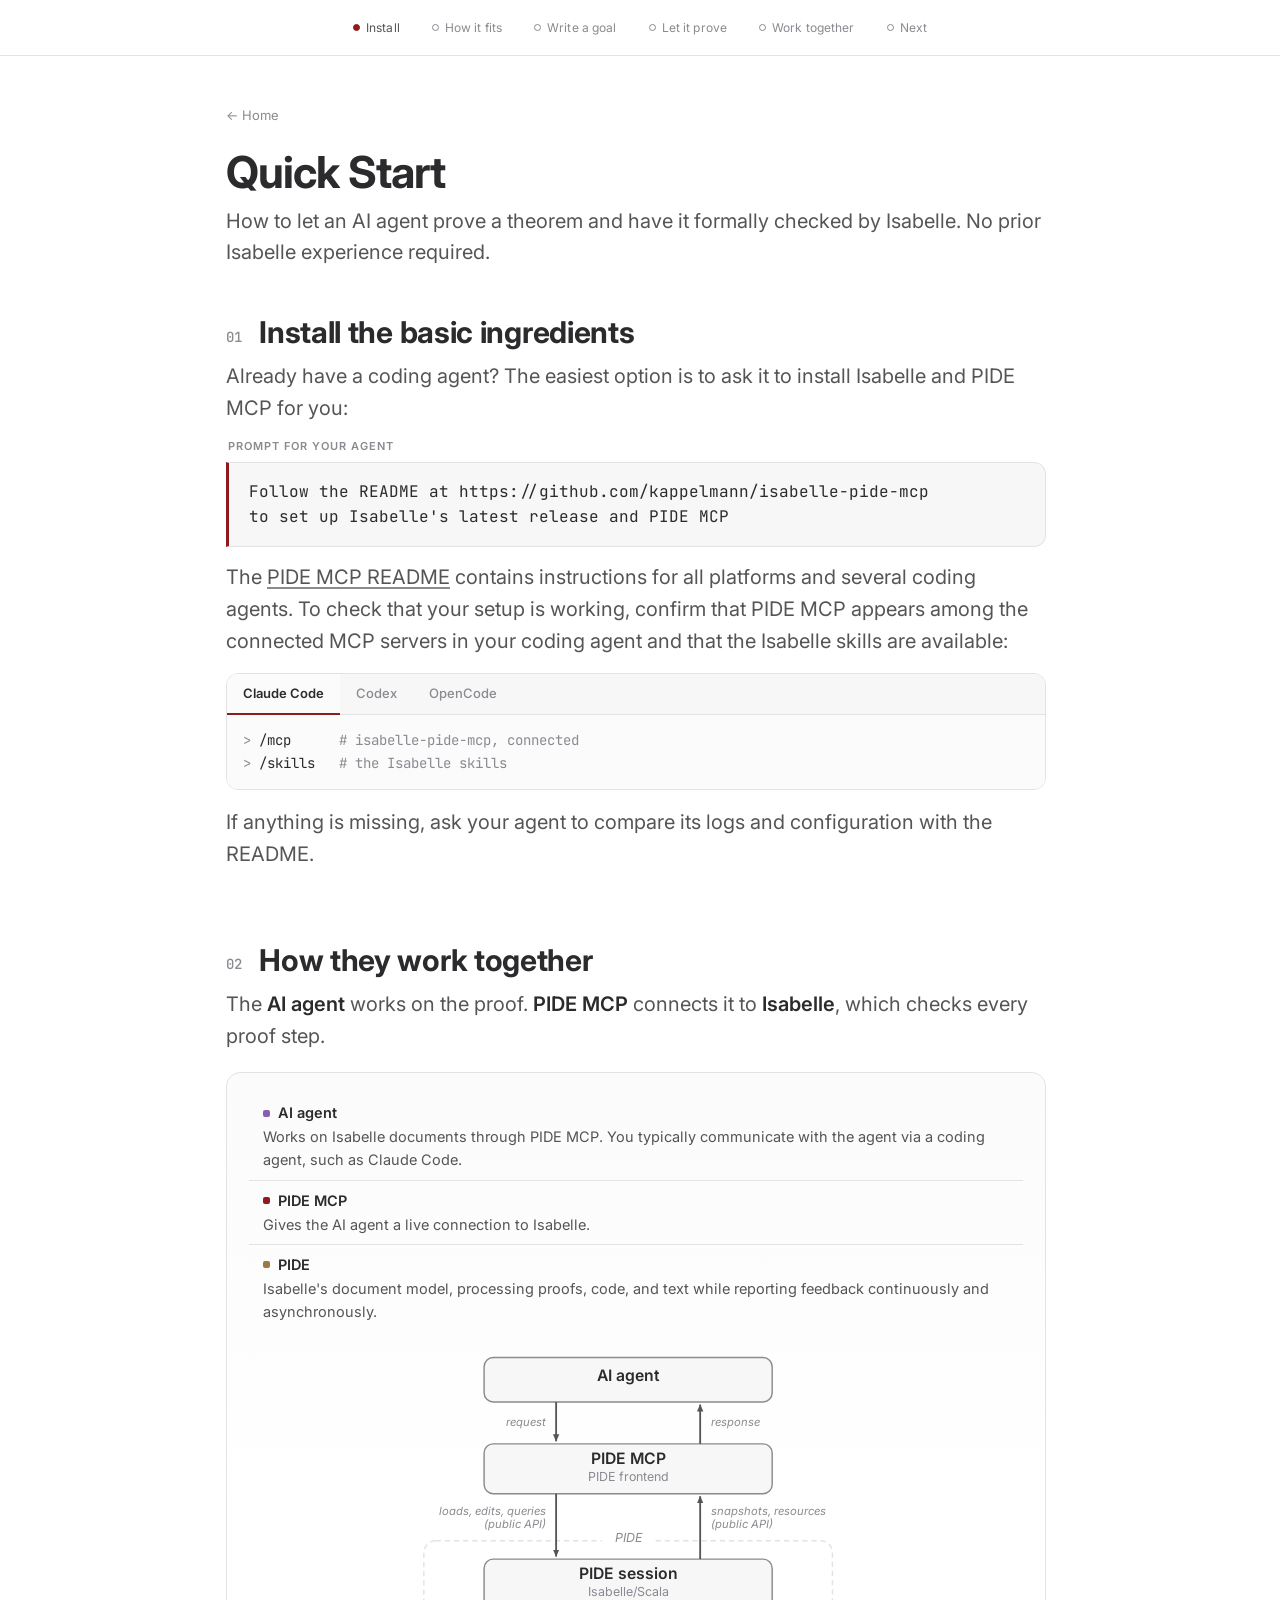
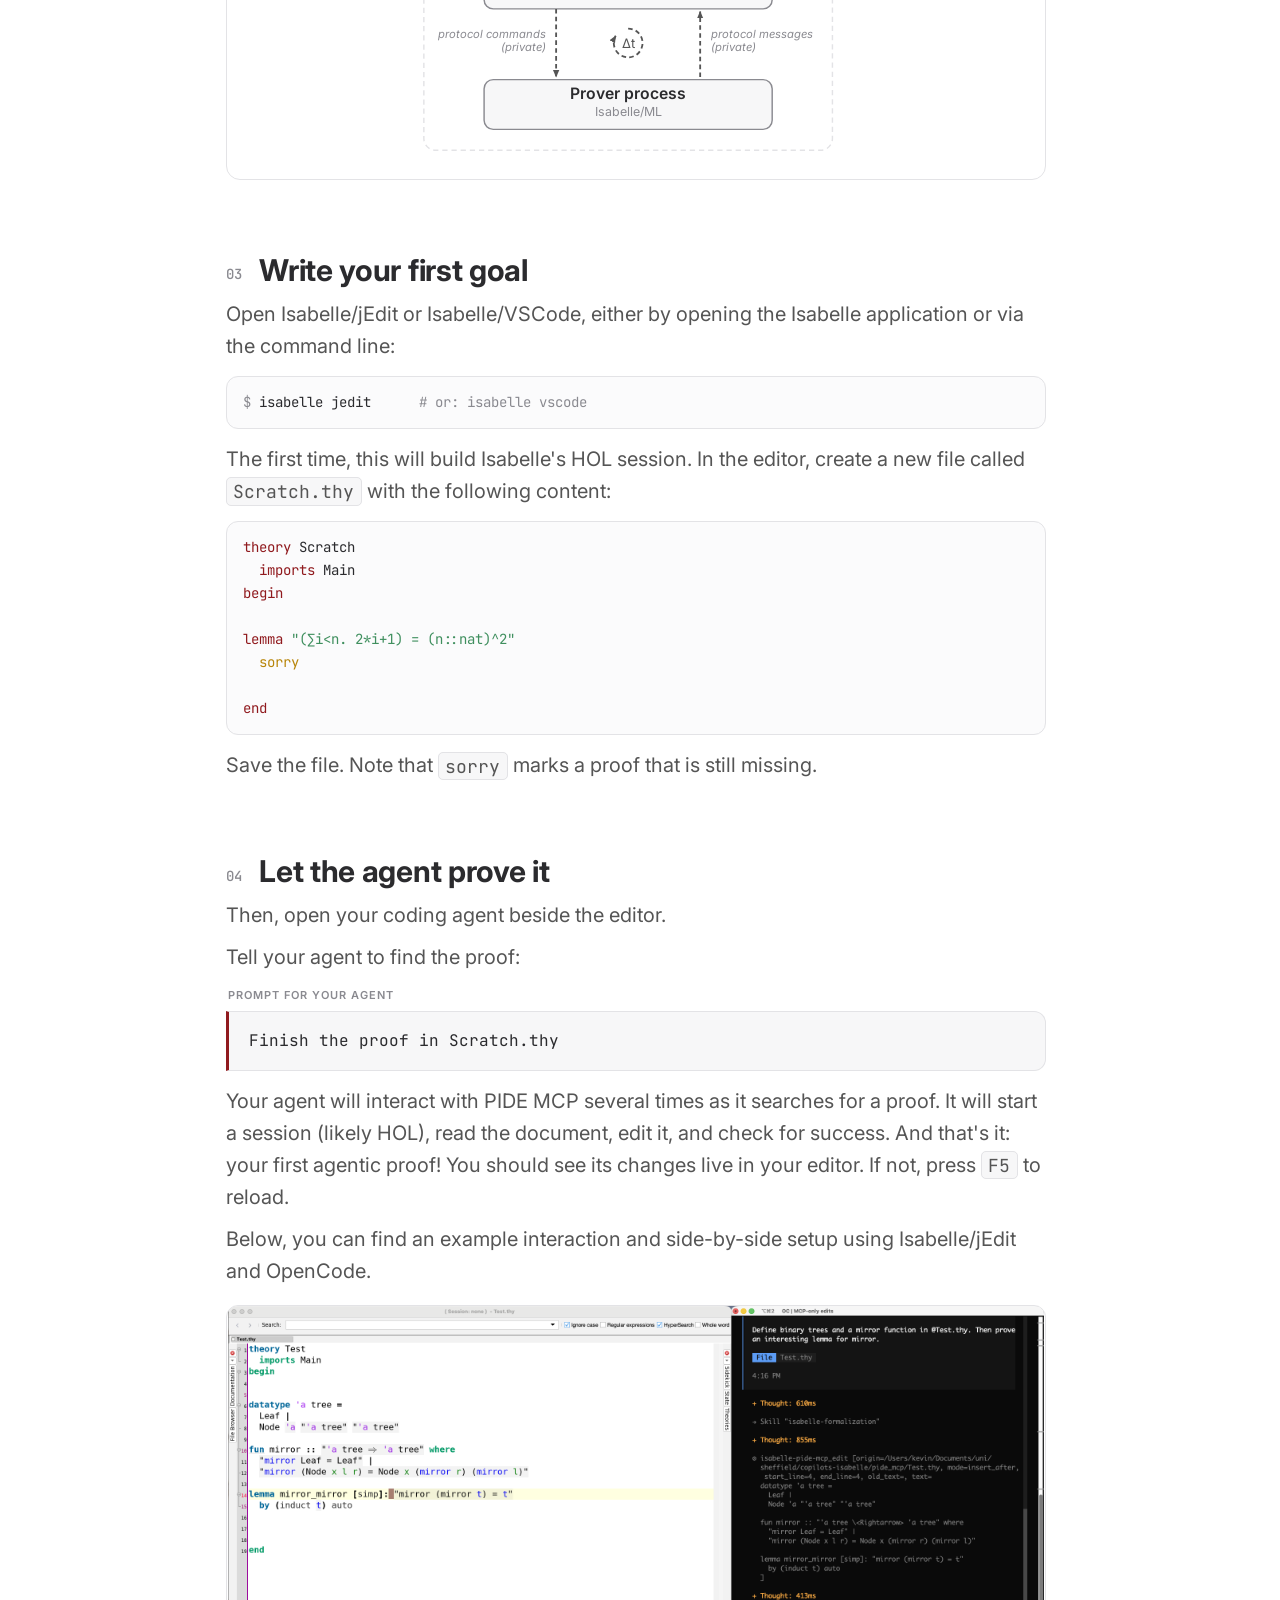
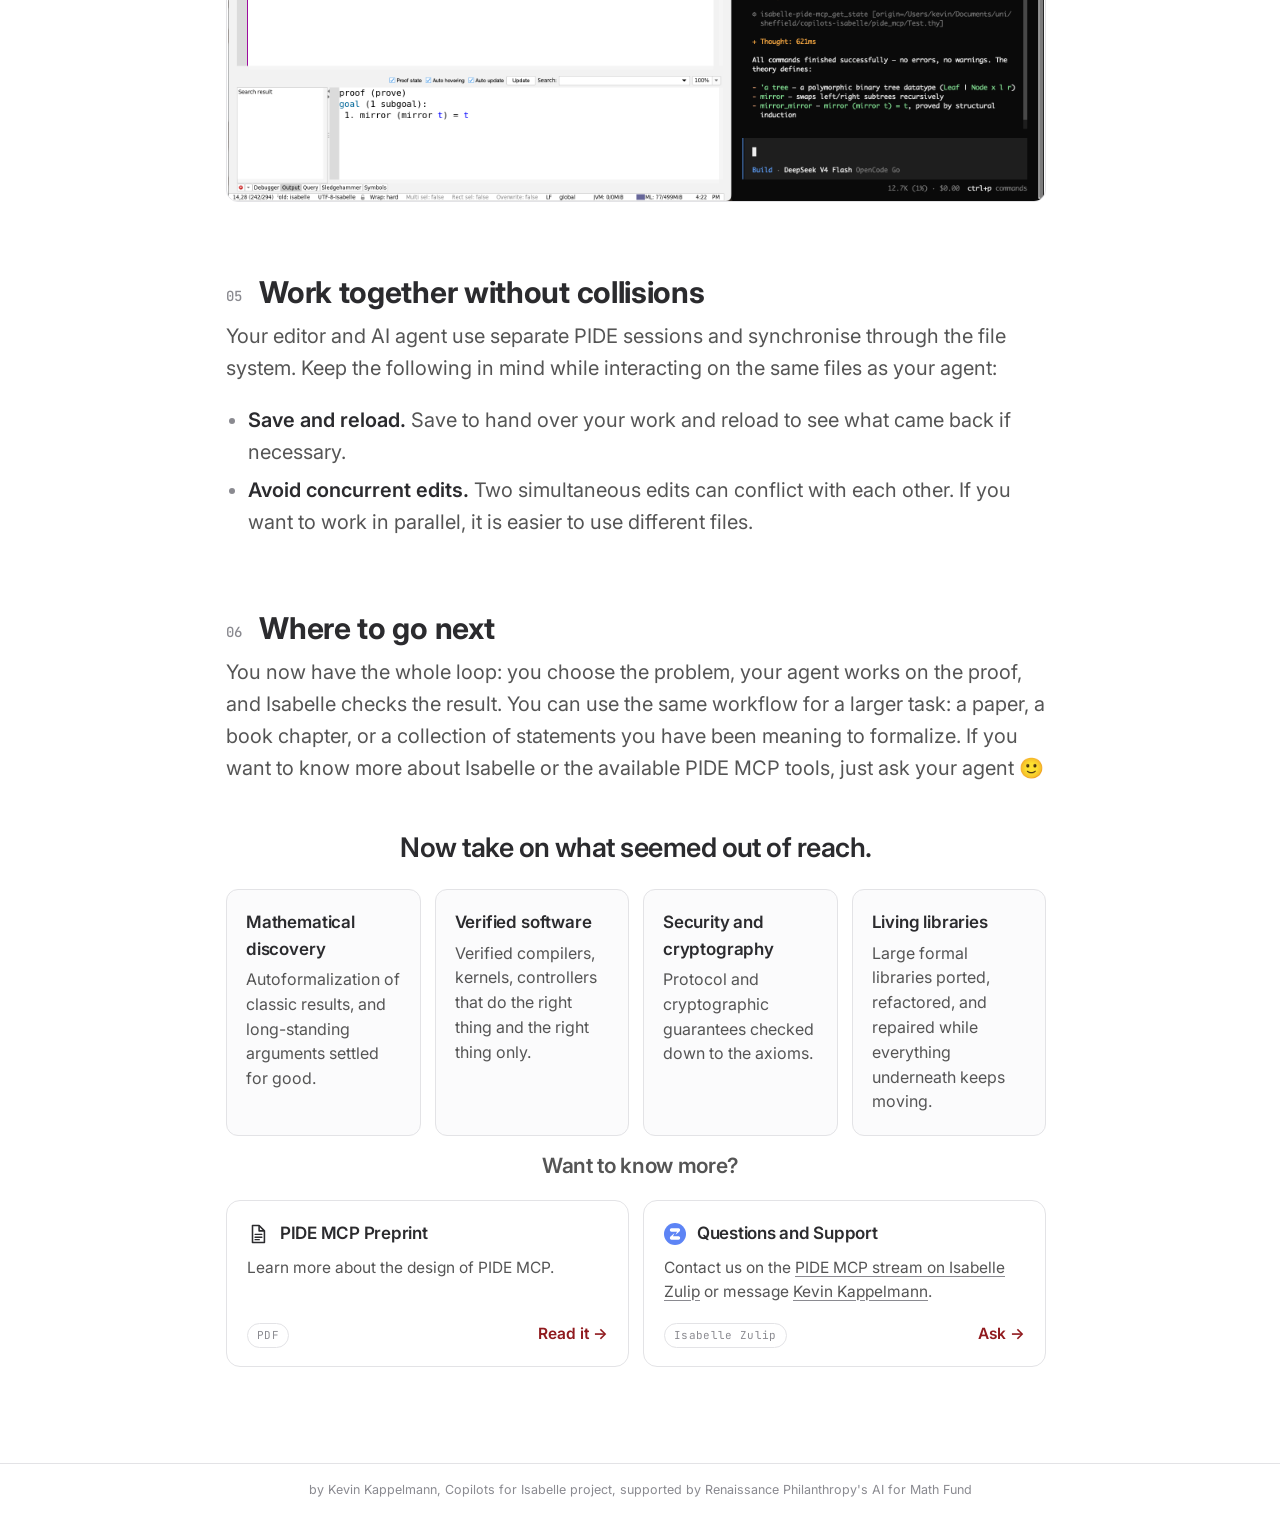
==== quick-start/index.html @ f3cf0f5b "add Quick Start page, mascot-face logo everywhere, and responsive fixes Replaces the tutorial draft " ====
<!doctype html>
<html lang="en-US">
<head>
<meta charset="utf-8">
<meta name="viewport" content="width=device-width, initial-scale=1">
<!-- ===========================================================================
     SEARCH AND SOCIAL COPY. Same rule as the home page: each string appears
     twice, once for Google and once for social cards, so edit them in pairs.
     tools/check.py fails if they drift, or if either runs long.

     This page has no #topic node in its JSON-LD, so the title is free of the
     home page's constraint that it open with the topic name.
     =========================================================================== -->
<title>PIDE MCP Quick Start</title>
<meta property="og:title" content="PIDE MCP Quick Start">

<meta name="description" content="Set up Isabelle and PIDE MCP, then prove your first theorem with an AI coding agent.">
<meta property="og:description" content="Set up Isabelle and PIDE MCP, then prove your first theorem with an AI coding agent.">

<meta property="og:image" content="https://formalproof.ai/assets/og.png">
<meta property="og:image:type" content="image/png">
<meta property="og:image:width" content="1200">
<meta property="og:image:height" content="630">
<meta property="og:image:alt" content="A robot wired by tin-can telephone into an Isabelle editor showing a finished proof.">

<meta name="author" content="Kevin Kappelmann">
<meta name="robots" content="index, follow, max-image-preview:large, max-snippet:-1">
<link rel="canonical" href="https://formalproof.ai/quick-start/">
<meta name="theme-color" content="#ffffff" media="(prefers-color-scheme: light)">
<meta name="theme-color" content="#101216" media="(prefers-color-scheme: dark)">
<meta property="og:type" content="article">
<meta property="og:site_name" content="formalproof.ai">
<meta property="og:locale" content="en_US">
<meta property="og:url" content="https://formalproof.ai/quick-start/">
<meta name="twitter:card" content="summary_large_image">

<link rel="icon" href="../assets/favicon.png" type="image/png">
<link rel="apple-touch-icon" href="../assets/apple-touch-icon.png">
<link rel="preconnect" href="https://fonts.googleapis.com">
<link rel="preconnect" href="https://fonts.gstatic.com" crossorigin>
<link href="https://fonts.googleapis.com/css2?family=Inter:wght@400;500;600;700&family=JetBrains+Mono:wght@400;500&display=swap" rel="stylesheet">
<link rel="stylesheet" href="../assets/style.css">
<link rel="stylesheet" href="../assets/quick-start.css">
<script type="application/ld+json">
{
  "@context": "https://schema.org",
  "@graph": [
    {
      "@type": "WebSite",
      "@id": "https://formalproof.ai/#website",
      "url": "https://formalproof.ai/",
      "name": "formalproof.ai",
      "inLanguage": "en-US"
    },
    {
      "@type": "HowTo",
      "@id": "https://formalproof.ai/quick-start/#howto",
      "name": "PIDE MCP Quick Start",
      "inLanguage": "en-US",
      "isPartOf": { "@id": "https://formalproof.ai/#website" },
      "step": [
        { "@type": "HowToStep", "name": "Install the basic ingredients", "url": "https://formalproof.ai/quick-start/#install" },
        { "@type": "HowToStep", "name": "How they work together", "url": "https://formalproof.ai/quick-start/#stack" },
        { "@type": "HowToStep", "name": "Write your first goal", "url": "https://formalproof.ai/quick-start/#write" },
        { "@type": "HowToStep", "name": "Let the agent prove it", "url": "https://formalproof.ai/quick-start/#prove" },
        { "@type": "HowToStep", "name": "Work together without collisions", "url": "https://formalproof.ai/quick-start/#beside" },
        { "@type": "HowToStep", "name": "Where to go next", "url": "https://formalproof.ai/quick-start/#next" }
      ]
    }
  ]
}
</script>
</head>
<body>

<main class="tut">

  <div class="tut-body">


      <a class="tut-home" href="../">&larr; Home</a>
      <h1 class="tut-title">Quick Start</h1>
      <p class="tut-intro">
        How to let an AI agent prove a theorem and have it formally checked by Isabelle. No prior
        Isabelle experience required.
      </p>



      <!-- ============================ 1 ============================ -->
      <section class="step" id="install">
        <h2><span class="n">01</span> Install the basic ingredients</h2>
        <p>
          Already have a coding agent? The easiest option is to ask it to install Isabelle and
          PIDE MCP for you:
        </p>

        <blockquote class="prompt-wrap">
          <span class="prompt-tag">Prompt for your agent</span>
          <code class="prompt">Follow the README at https://github.com/kappelmann/isabelle-pide-mcp to set up Isabelle's latest release and PIDE MCP</code>
        </blockquote>

        <p>
          The <a href="https://github.com/kappelmann/isabelle-pide-mcp#readme">PIDE MCP README</a>
          contains instructions for all platforms and several coding agents. To check that your
          setup is working, confirm that PIDE MCP appears among the connected MCP servers in your
          coding agent and that the Isabelle skills are available:
        </p>
        <div class="code-tabs">
        <div class="tabs" data-group="agent" role="group" aria-label="Coding agent">
            <input type="radio" name="agent" id="ag-claude" value="claude" checked><label for="ag-claude">Claude Code</label>
            <input type="radio" name="agent" id="ag-codex" value="codex"><label for="ag-codex">Codex</label>
            <input type="radio" name="agent" id="ag-opencode" value="opencode"><label for="ag-opencode">OpenCode</label>
        </div>

        <div class="panel-set">
          <div class="p-claude">
<pre class="out"><code><span class="p">&gt;</span> /mcp      <span class="c"># isabelle-pide-mcp, connected</span>
<span class="p">&gt;</span> /skills   <span class="c"># the Isabelle skills</span></code></pre>
          </div>
          <div class="p-codex">
<pre class="out"><code><span class="p">&gt;</span> /mcp      <span class="c"># isabelle-pide-mcp, connected</span></code></pre>
            <p>Codex has no documented command for listing skills. Check that the skill folders
              were copied, or ask your agent to verify it.</p>
          </div>
          <div class="p-opencode">
<pre class="out"><code><span class="p">&gt;</span> /mcp      <span class="c"># isabelle-pide-mcp, connected</span>
<span class="p">&gt;</span> /skills   <span class="c"># the Isabelle skills</span></code></pre>
          </div>
        </div>
        </div>

        <p>
          If anything is missing, ask your agent to compare its logs and configuration with the
          README.
        </p>
      </section>

      <section class="step" id="stack">
        <h2><span class="n">02</span> How they work together</h2>
        <p>
          The <b>AI agent</b> works on the proof. <b>PIDE MCP</b> connects it to
          <b>Isabelle</b>, which checks every proof step.
        </p>

        <div class="arch">
          <ul>
            <li class="a-agent">
              <button type="button" class="arch-part" data-part="agent" aria-pressed="false">
              <b>AI agent</b>
              Works on Isabelle documents through PIDE MCP. You typically communicate with the
              agent via a coding agent, such as Claude Code.</button>
            </li>
            <li class="a-mcp">
              <button type="button" class="arch-part" data-part="mcp" aria-pressed="false">
              <b>PIDE MCP</b>
              Gives the AI agent a live connection to Isabelle.</button>
            </li>
            <li class="a-isa">
              <button type="button" class="arch-part" data-part="isa" aria-pressed="false">
              <b>PIDE</b>
              Isabelle's document model, processing proofs, code, and text while reporting
              feedback continuously and asynchronously.</button>
            </li>
          </ul>

          <div class="arch-fig">
          <svg class="arch-svg" viewBox="98 4 336 314" role="img" aria-labelledby="archT archD">
            <title id="archT">How PIDE MCP sits between your agent and Isabelle</title>
            <desc id="archD">Four layers. Your AI agent sends a request down to PIDE MCP, the PIDE
              frontend, which loads, edits and queries a PIDE session in Isabelle/Scala. That session
              exchanges protocol messages with the prover process in Isabelle/ML, repeatedly and over
              time, and passes snapshots and resources back up. The session and the prover together
              form PIDE.</desc>
            <defs>
              <marker id="arch-head" viewBox="0 0 8 8" refX="6.6" refY="4"
                      markerWidth="4.6" markerHeight="4.6" orient="auto">
                <path class="head" d="M0,1 L7,4 L0,7 z"/>
              </marker>
            </defs>

            <rect class="group" data-part="isa" x="104" y="152" width="312" height="160" rx="9"/>
            <rect class="label-bg" x="240" y="145" width="40" height="14"/>
            <text class="t-grp" x="260" y="153">PIDE</text>

            <rect class="band" data-part="agent" x="150" y="12" width="220" height="34" rx="7"/>
            <text class="t" x="260" y="30">AI agent</text>

            <rect class="band" data-part="mcp" x="150" y="78" width="220" height="38" rx="7"/>
            <text class="t" x="260" y="93">PIDE MCP</text>
            <text class="t-sub" x="260" y="106">PIDE frontend</text>

            <rect class="band" data-part="isa" x="150" y="166" width="220" height="38" rx="7"/>
            <text class="t" x="260" y="181">PIDE session</text>
            <text class="t-sub" x="260" y="194">Isabelle/Scala</text>

            <rect class="band" data-part="isa" x="150" y="258" width="220" height="38" rx="7"/>
            <text class="t" x="260" y="273">Prover process</text>
            <text class="t-sub" x="260" y="286">Isabelle/ML</text>

            <path class="lane" d="M205,46 V76"/>
            <path class="lane" d="M205,116 V164"/>
            <path class="lane dash" d="M205,204 V256"/>
            <path class="lane dash" d="M315,256 V206"/>
            <path class="lane" d="M315,166 V118"/>
            <path class="lane" d="M315,78 V48"/>

            <text class="t-lane e" x="197" y="64">request</text>
            <text class="t-lane e" x="197" y="132">loads, edits, queries</text>
            <text class="t-lane e" x="197" y="142">(public API)</text>
            <text class="t-lane e" x="197" y="226">protocol commands</text>
            <text class="t-lane e" x="197" y="236">(private)</text>
            <text class="t-lane" x="323" y="226">protocol messages</text>
            <text class="t-lane" x="323" y="236">(private)</text>
            <text class="t-lane" x="323" y="132">snapshots, resources</text>
            <text class="t-lane" x="323" y="142">(public API)</text>
            <text class="t-lane" x="323" y="64">response</text>

            <path class="lane dash" d="M260,219 A11,11 0 0 1 260,241 A11,11 0 0 1 250.5,224.5"/>
            <text class="t-dt" x="260" y="233.5">&#916;t</text>
          </svg>
          </div>
        </div>

      </section>

      <!-- ============================ 2 ============================ -->
      <section class="step" id="write">
        <h2><span class="n">03</span> Write your first goal</h2>
        <p>
          Open Isabelle/jEdit or Isabelle/VSCode, either by opening the Isabelle application or
          via the command line:
        </p>
<pre><code><span class="p">$</span> isabelle jedit      <span class="c"># or: isabelle vscode</span></code></pre>
        <p>
          The first time, this will build Isabelle's HOL session. In the editor, create a new file
          called <code>Scratch.thy</code> with the following content:
        </p>
<pre><code><span class="k">theory</span> Scratch
  <span class="k">imports</span> Main
<span class="k">begin</span>

<span class="k">lemma</span> <span class="s">"(&sum;i&lt;n. 2*i+1) = (n::nat)^2"</span>
  <span class="warn">sorry</span>

<span class="k">end</span></code></pre>
        <p>
          Save the file. Note that <code>sorry</code> marks a proof that is still missing.
        </p>
      </section>

      <!-- ============================ 3 ============================ -->
      <section class="step" id="prove">
        <h2><span class="n">04</span> Let the agent prove it</h2>
        <p>
          Then, open your coding agent beside the editor.
        </p>
        <p>
          Tell your agent to find the proof:
        </p>

        <blockquote class="prompt-wrap">
          <span class="prompt-tag">Prompt for your agent</span>
          <code class="prompt">Finish the proof in Scratch.thy</code>
        </blockquote>

        <p>
          Your agent will interact with PIDE MCP several times as it searches for a proof. It will
          start a session (likely HOL), read the document, edit it, and check for success. And
          that's it: your first agentic proof! You should see its changes live in your editor. If
          not, press <code>F5</code> to reload.
        </p>
        <p>
          Below, you can find an example interaction and side-by-side setup using Isabelle/jEdit
          and OpenCode.
        </p>
        <figure>
          <img class="shot" src="../assets/jedit-and-agent.png" width="2048" height="1242"
               alt="Isabelle/jEdit open beside a terminal running OpenCode."
               loading="lazy" decoding="async">
        </figure>
      </section>

      <!-- ============================ 4 ============================ -->
      <section class="step" id="beside">
        <h2><span class="n">05</span> Work together without collisions</h2>
        <p>
          Your editor and AI agent use separate PIDE sessions and synchronise through the file
          system. Keep the following in mind while interacting on the same files as your agent:
        </p>
        <ul>
          <li><b>Save and reload.</b> Save to hand over your work and reload to see what came back if
            necessary.</li>
          <li><b>Avoid concurrent edits.</b> Two simultaneous edits can conflict with each other.
            If you want to work in parallel, it is easier to use different files.</li>
        </ul>

        <figure class="tut-scene" hidden aria-hidden="true">
<div class="side-wrap">
    <svg class="side-svg" viewBox="-11.8 -2.55 20.65 4.9" role="img" aria-labelledby="sbT sbD">
    <title id="sbT">An agent and a person fixing the same proof together</title>
    <desc id="sbD">The robot is wired into a file and tries a proof that almost works; Isabelle reports an error and the robot looks glum. The woman at the same file says "let me help", runs Sledgehammer, and the missing lemma turns up – then both are smiling.</desc>
    <g class="b-calm" transform="translate(-9.48,0.35) scale(0.46)"><use href="#pm-robot-calm"/></g>
    <g class="b-glum" transform="translate(-9.48,0.35) scale(0.46)"><use href="#pm-robot-glum"/></g>
    <g class="b-glad" transform="translate(-9.48,0.35) scale(0.46)"><use href="#pm-robot-glad"/></g>
    <path class="twine" fill="none" stroke="#D8B87E" stroke-width="0.04218" stroke-linecap="round" d="M-6.86,0.9 C-5.95,1.03 -5.45,0.62 -4.96,0.55"/>
    <use href="#pm-wire-b" class="pulse b-pulse-out k-out" stroke-width="0.07029" stroke-linecap="round"/>
    <use href="#pm-wire-b" class="pulse b-pulse-state k-out" stroke-width="0.07029" stroke-linecap="round"/>
    <use href="#pm-wire-b" class="pulse b-pulse-back k-err" stroke-width="0.07029" stroke-linecap="round"/>
    <g transform="translate(-7.1,0.9) scale(0.4)"><use href="#pm-can"/></g>
    <g transform="translate(-4.72,0.55) scale(-0.4,0.4)"><use href="#pm-can"/></g>
    <g class="panel side-panel">
    <rect class="pane" x="-4.15" y="-1.4" width="8.6" height="3.1" rx="0.24"/>
    <rect class="pane-head" x="-4.15" y="-1.4" width="8.6" height="0.58" rx="0.24"/>
    <path class="pane-sep" d="M-4.15,-0.82h8.6"/>
    <path class="pane-sep" d="M-4.15,1.1h8.6"/>
    <image class="isa-badge badge-light" href="/assets/isabelle.svg" x="-3.87" y="-1.32" width="0.42" height="0.42" preserveAspectRatio="xMidYMid meet"/>
    <image class="isa-badge badge-dark" href="/assets/isabelle-dark.svg" x="-3.87" y="-1.32" width="0.42" height="0.42" preserveAspectRatio="xMidYMid meet"/>
    <text class="pane-logic" x="-3.29" y="-1.11">HOL</text>
    <text class="pane-file" x="4.13" y="-1.11" text-anchor="end">Scratch.thy</text>
    <text class="pane-code" x="-3.83" y="-0.42"><tspan class="kw">lemma</tspan><tspan> </tspan><tspan class="str">"(∑i&lt;n. 2*i+1) = (n::nat)^2"</tspan></text>
    <rect class="wash b-wash-run" x="-4.02" y="-0.13" width="8.34" height="0.44" rx="0.08"/>
    <rect class="wash b-wash-err" x="-4.02" y="-0.13" width="8.34" height="0.44" rx="0.08"/>
    <text class="pane-code b-v1" x="-3.61" y="0.08"><tspan class="warn">sorry</tspan></text>
    <text class="pane-code b-v2" x="-3.61" y="0.08"><tspan class="kw">by</tspan><tspan> (induct n) auto</tspan></text>
    <text class="pane-code b-v3" x="-3.61" y="0.08"><tspan class="kw">by</tspan><tspan> (induct n) (auto simp: power2_eq_square)</tspan></text>
    <clipPath id="pm-type"><rect class="type-rect" x="-3.61" y="0.28" width="0" height="0.6"/></clipPath>
    <g clip-path="url(#pm-type)">
    <text class="pane-code b-ham" x="-3.61" y="0.58"><tspan class="cmd">sledgehammer</tspan></text>
    </g>
    <rect class="caret" x="-3.61" y="0.36" width="0.075" height="0.44"/>
    <g class="pst b-st-idle tone-warn">
    <circle class="pane-dot" cx="-3.69" cy="1.39" r="0.1"/>
    <text class="pane-status" x="-3.43" y="1.39">1 subgoal left</text>
    </g>
    <g class="pst b-st-run tone-run">
    <circle class="pane-dot" cx="-3.69" cy="1.39" r="0.1"/>
    <text class="pane-status" x="-3.43" y="1.39">checking…</text>
    </g>
    <g class="pst b-st-err tone-err">
    <circle class="pane-dot" cx="-3.69" cy="1.39" r="0.1"/>
    <text class="pane-status" x="-3.43" y="1.39">error · Failed to finish proof</text>
    </g>
    <g class="pst b-st-ham tone-run">
    <circle class="pane-dot" cx="-3.69" cy="1.39" r="0.1"/>
    <text class="pane-status" x="-3.43" y="1.39">sledgehammer: (auto simp: power2_eq_square)</text>
    </g>
    <g class="pst b-st-done tone-ok">
    <circle class="pane-dot" cx="-3.69" cy="1.39" r="0.1"/>
    <text class="pane-status" x="-3.43" y="1.39">finished · 0 errors</text>
    </g>
    </g>
    <g class="pkt b-msg-out k-out"><rect x="-0.546" y="-0.19" width="1.092" height="0.38" rx="0.19"/><text>edit</text></g>
    <g class="pkt b-msg-state k-out"><rect x="-0.966" y="-0.19" width="1.932" height="0.38" rx="0.19"/><text>get_state</text></g>
    <g class="pkt b-msg-back k-err"><rect x="-0.798" y="-0.19" width="1.596" height="0.38" rx="0.19"/><text>1 error</text></g>
    <g class="h-calm" transform="translate(6.75,0.35) scale(0.5)">
    <g class="human">
    <path fill="#6E7C99" d="M-1.901,1.96 Q-2,1.55 -1.578,1.55 L1.578,1.55 Q2,1.55 1.901,1.96 L1.749,2.59 Q1.65,3 1.228,3 L-1.228,3 Q-1.65,3 -1.749,2.59 Z"/>
    <path stroke="#5A6680" stroke-width="0.03515" d="M-1.5,1.72H1.5"/>
    <path fill="none" stroke="#6E7C99" stroke-width="0.5272" stroke-linecap="round" stroke-linejoin="round" d="M-1.75,1.62L-2.95,1.9L-3.75,1.35"/>
    <path fill="none" stroke="#6E7C99" stroke-width="0.5272" stroke-linecap="round" stroke-linejoin="round" d="M1.75,1.62L2.9,1.95L3.3,2.6"/>
    <circle fill="#5A6680" cx="-1.75" cy="1.62" r="0.2"/>
    <circle fill="#5A6680" cx="-2.95" cy="1.9" r="0.2"/>
    <circle fill="#5A6680" cx="1.75" cy="1.62" r="0.2"/>
    <circle fill="#5A6680" cx="2.9" cy="1.95" r="0.2"/>
    <circle fill="#E0AE86" cx="-3.75" cy="1.35" r="0.34"/>
    <circle fill="#E0AE86" cx="3.3" cy="2.6" r="0.34"/>
    <rect fill="#C08F6B" x="-0.34" y="0.8" width="0.68" height="0.85"/>
    <path fill="#3A2F2B" d="M-1.5,-0.15 a1.5,1.62 0 0 1 3,0 L1.5,1.15 q-0.12,-0.9 -0.42,-1.25 L-1.08,-0.1 q-0.3,0.35 -0.42,1.25 Z"/>
    <ellipse fill="#E0AE86" cx="0" cy="-0.1" rx="1.2" ry="1.32"/>
    <path fill="#3A2F2B" d="M-1.24,-0.28 a1.26,1.4 0 0 1 2.48,0 q-0.55,-0.62 -1.32,-0.42 q-0.62,0.16 -1.16,0.42 Z"/>
    <g class="specs">
    <rect fill="#EEF1F5" fill-opacity="0.55" stroke="#2C2F35" stroke-width="0.07732" x="-1.08" y="-0.52" width="0.84" height="0.72" rx="0.24"/>
    <rect fill="#EEF1F5" fill-opacity="0.55" stroke="#2C2F35" stroke-width="0.07732" x="0.1" y="-0.52" width="0.84" height="0.72" rx="0.24"/>
    <path fill="none" stroke="#2C2F35" stroke-width="0.07732" d="M-0.24,-0.2 q0.11,-0.12 0.22,0"/>
    <path fill="none" stroke="#2C2F35" stroke-width="0.07029" d="M-1.08,-0.26 L-1.24,-0.34"/>
    </g>
    <g class="eyes">
    <circle fill="#2C2F35" cx="-0.78" cy="-0.16" r="0.15"/>
    <circle fill="#2C2F35" cx="0.4" cy="-0.16" r="0.15"/>
    </g>
    <path class="mouth" fill="none" stroke="#C08F6B" stroke-width="0.08435" stroke-linecap="round" d="M-0.3,0.52 q0.3,0.26 0.6,-0.04"/>
    </g>
    </g>
    <g class="h-glad" transform="translate(6.75,0.35) scale(0.5)">
    <g class="human">
    <path fill="#6E7C99" d="M-1.901,1.96 Q-2,1.55 -1.578,1.55 L1.578,1.55 Q2,1.55 1.901,1.96 L1.749,2.59 Q1.65,3 1.228,3 L-1.228,3 Q-1.65,3 -1.749,2.59 Z"/>
    <path stroke="#5A6680" stroke-width="0.03515" d="M-1.5,1.72H1.5"/>
    <path fill="none" stroke="#6E7C99" stroke-width="0.5272" stroke-linecap="round" stroke-linejoin="round" d="M-1.75,1.62L-2.95,1.9L-3.75,1.35"/>
    <path fill="none" stroke="#6E7C99" stroke-width="0.5272" stroke-linecap="round" stroke-linejoin="round" d="M1.75,1.62L2.9,1.95L3.3,2.6"/>
    <circle fill="#5A6680" cx="-1.75" cy="1.62" r="0.2"/>
    <circle fill="#5A6680" cx="-2.95" cy="1.9" r="0.2"/>
    <circle fill="#5A6680" cx="1.75" cy="1.62" r="0.2"/>
    <circle fill="#5A6680" cx="2.9" cy="1.95" r="0.2"/>
    <circle fill="#E0AE86" cx="-3.75" cy="1.35" r="0.34"/>
    <circle fill="#E0AE86" cx="3.3" cy="2.6" r="0.34"/>
    <rect fill="#C08F6B" x="-0.34" y="0.8" width="0.68" height="0.85"/>
    <path fill="#3A2F2B" d="M-1.5,-0.15 a1.5,1.62 0 0 1 3,0 L1.5,1.15 q-0.12,-0.9 -0.42,-1.25 L-1.08,-0.1 q-0.3,0.35 -0.42,1.25 Z"/>
    <ellipse fill="#E0AE86" cx="0" cy="-0.1" rx="1.2" ry="1.32"/>
    <path fill="#3A2F2B" d="M-1.24,-0.28 a1.26,1.4 0 0 1 2.48,0 q-0.55,-0.62 -1.32,-0.42 q-0.62,0.16 -1.16,0.42 Z"/>
    <g class="specs">
    <rect fill="#EEF1F5" fill-opacity="0.55" stroke="#2C2F35" stroke-width="0.07732" x="-1.08" y="-0.52" width="0.84" height="0.72" rx="0.24"/>
    <rect fill="#EEF1F5" fill-opacity="0.55" stroke="#2C2F35" stroke-width="0.07732" x="0.1" y="-0.52" width="0.84" height="0.72" rx="0.24"/>
    <path fill="none" stroke="#2C2F35" stroke-width="0.07732" d="M-0.24,-0.2 q0.11,-0.12 0.22,0"/>
    <path fill="none" stroke="#2C2F35" stroke-width="0.07029" d="M-1.08,-0.26 L-1.24,-0.34"/>
    </g>
    <g class="eyes">
    <circle fill="#2C2F35" cx="-0.78" cy="-0.16" r="0.15"/>
    <circle fill="#2C2F35" cx="0.4" cy="-0.16" r="0.15"/>
    </g>
    <path class="mouth" fill="none" stroke="#C08F6B" stroke-width="0.08435" stroke-linecap="round" d="M-0.32,0.46 q0.32,0.42 0.64,-0.06"/>
    </g>
    </g>
    <g class="b-hammer" transform="translate(4.595,0.725) scale(0.021875) translate(-24,-24)">
    <g transform="rotate(-38 24 24)">
    <rect x="21.6" y="15" width="4.8" height="27" rx="2.4" fill="#9C7A44"/>
    <rect x="9.5" y="5" width="29" height="12.4" rx="2.6" fill="#C3C8CE" stroke="#2C2F35" stroke-width="1.7"/>
    <rect x="19.6" y="5" width="8.8" height="12.4" fill="#9AA1AB"/>
    </g></g>
    <g class="bubble">
    <rect x="4.9" y="-1.69" width="3.0" height="0.84" rx="0.42"/>
    <path d="M6.9,-0.93 l0.34,0.5 l-0.02,-0.52 Z"/>
    <text x="6.4" y="-1.27" text-anchor="middle">let me help</text>
    </g>
    </svg>
    </div>
        <figcaption>
          One proof, passed back and forth. When the agent gets stuck, you can step in and help.
        </figcaption>
        </figure>

      </section>

      <!-- ============================ 6 ============================ -->
      <section class="step" id="next">
        <h2><span class="n">06</span> Where to go next</h2>
        <p>
          You now have the whole loop: you choose the problem, your agent works on the proof, and
          Isabelle checks the result. You can use the same workflow for a larger task: a paper, a
          book chapter, or a collection of statements you have been meaning to formalize. If you
          want to know more about Isabelle or the available PIDE MCP tools, just ask your agent 🙂
        </p>
        <div class="uses">
          <h3>Now take on what seemed out of reach.</h3>
          <ul class="use-grid">
            <li>
              <b>Mathematical discovery</b>
              Autoformalization of classic results, and long-standing arguments settled for good.
            </li>
            <li>
              <b>Verified software</b>
              Verified compilers, kernels, controllers that do the right thing and the right thing
              only.
            </li>
            <li>
              <b>Security and cryptography</b>
              Protocol and cryptographic guarantees checked down to the axioms.
            </li>
            <li>
              <b>Living libraries</b>
              Large formal libraries ported, refactored, and repaired while everything underneath
              keeps moving.
            </li>
          </ul>
        </div>
        <h3 class="more-head">Want to know more?</h3>
        <div class="more-grid">
          <a class="start-card" href="https://doi.org/10.5281/zenodo.21519364">
            <span class="start-head">
              <svg class="start-logo" viewBox="0 0 24 24" fill="none" aria-hidden="true">
                <path d="M6 2.8h7.2L19 8.6V21.2H6z" fill="none" stroke="currentColor"
                      stroke-width="1.7" stroke-linejoin="round"/>
                <path d="M13.2 2.8V8.6H19" fill="none" stroke="currentColor" stroke-width="1.7"
                      stroke-linejoin="round"/>
                <path d="M8.8 12.4h7.4M8.8 15.6h7.4M8.8 18.2h4.6" stroke="currentColor"
                      stroke-width="1.5" stroke-linecap="round"/>
              </svg>
              PIDE MCP Preprint
            </span>
            <span class="start-body">Learn more about the design of PIDE MCP.</span>
            <span class="start-foot">
              <span class="lic">PDF</span>
              <span class="go">Read it &rarr;</span>
            </span>
          </a>

          <div class="start-card">
            <span class="start-head">
              <svg class="start-logo" viewBox="0 0 773.12 773.12" aria-hidden="true">
                <circle cx="386.56" cy="386.56" r="386.56" fill="#5d84f5"/>
                <path d="M566.66 527.25c0 33.03-24.23 60.05-53.84 60.05H260.29c-29.61 0-53.84-27.02-53.84-60.05 0-20.22 9.09-38.2 22.93-49.09l134.37-120c2.5-2.14 5.74 1.31 3.94 4.19l-49.29 98.69c-1.38 2.76.41 6.16 3.25 6.16h191.18c29.61 0 53.83 27.03 53.83 60.05zm0-281.39c0 20.22-9.09 38.2-22.93 49.09l-134.37 120c-2.5 2.14-5.74-1.31-3.94-4.19l49.29-98.69c1.38-2.76-.41-6.16-3.25-6.16H260.29c-29.61 0-53.84-27.02-53.84-60.05s24.23-60.05 53.84-60.05h252.54c29.61 0 53.83 27.02 53.83 60.05z" fill="#fff"/>
              </svg>
              Questions and Support
            </span>
            <span class="start-body">Contact us on the
              <a href="https://isabelle.zulipchat.com/#narrow/channel/202967-New-Members-.26-Projects/topic/PIDE.20MCP">PIDE MCP stream on Isabelle Zulip</a>
              or message <a href="https://github.com/kappelmann/">Kevin Kappelmann</a>.</span>
            <span class="start-foot">
              <span class="lic">Isabelle Zulip</span>
              <a class="go" href="https://isabelle.zulipchat.com/#narrow/channel/202967-New-Members-.26-Projects/topic/PIDE.20MCP">Ask &rarr;</a>
            </span>
          </div>
        </div>
      </section>

  </div>
</main>

<nav class="rail" aria-label="Sections">
  <a href="#install"><i></i><span>Install</span></a>
  <a href="#stack"><i></i><span>How it fits</span></a>
  <a href="#write"><i></i><span>Write a goal</span></a>
  <a href="#prove"><i></i><span>Let it prove</span></a>
  <a href="#beside"><i></i><span>Work together</span></a>
  <a href="#next"><i></i><span>Next</span></a>
</nav>

<footer>
  <span>by <a href="https://github.com/kappelmann/">Kevin Kappelmann</a>, <a href="https://www.renaissancephilanthropy.org/copilots-for-isabelle-learning-logical-structure-for-a-better-proving-experience">Copilots for Isabelle</a> project, supported by Renaissance Philanthropy's AI for Math Fund</span>
</footer>

<svg class="pm-defs" width="0" height="0" aria-hidden="true" focusable="false">
    <defs>
    <g id="pm-robot">
    <g class="robot">
    <path fill="#7C838D" d="M-1.884,2.006 Q-2,1.6 -1.578,1.6 L1.578,1.6 Q2,1.6 1.884,2.006 L1.716,2.594 Q1.6,3 1.178,3 L-1.178,3 Q-1.6,3 -1.716,2.594 Z"/>
    <path stroke="#2C2F35" stroke-width="0.03515" d="M-1.5,1.75H1.5"/>
    <rect fill="#2C2F35" x="-0.42" y="1.0" width="0.84" height="0.75"/>
    <path fill="none" stroke="#7C838D" stroke-width="0.5272" stroke-linecap="round" stroke-linejoin="round" d="M-1.8,1.68 L-3.05,1.8 L-3.4,-0.15"/>
    <path fill="none" stroke="#7C838D" stroke-width="0.5272" stroke-linecap="round" stroke-linejoin="round" d="M1.8,1.68 L3.05,1.8 L3.4,-0.15"/>
    <circle fill="#2C2F35" cx="-1.8" cy="1.68" r="0.23"/>
    <circle fill="#9AA1AB" cx="-1.8" cy="1.68" r="0.09"/>
    <circle fill="#2C2F35" cx="-3.05" cy="1.8" r="0.23"/>
    <circle fill="#9AA1AB" cx="-3.05" cy="1.8" r="0.09"/>
    <circle fill="#2C2F35" cx="-3.4" cy="-0.15" r="0.23"/>
    <circle fill="#9AA1AB" cx="-3.4" cy="-0.15" r="0.09"/>
    <circle fill="#2C2F35" cx="1.8" cy="1.68" r="0.23"/>
    <circle fill="#9AA1AB" cx="1.8" cy="1.68" r="0.09"/>
    <circle fill="#2C2F35" cx="3.05" cy="1.8" r="0.23"/>
    <circle fill="#9AA1AB" cx="3.05" cy="1.8" r="0.09"/>
    <circle fill="#2C2F35" cx="3.4" cy="-0.15" r="0.23"/>
    <circle fill="#9AA1AB" cx="3.4" cy="-0.15" r="0.09"/>
    <circle fill="#2C2F35" cx="0" cy="2.25" r="0.34"/>
    <circle class="core" fill="#901A1E" cx="0" cy="2.25" r="0.26" stroke="#9AA1AB" stroke-width="0.03515"/>
    <rect fill="#7C838D" x="-1.55" y="-1.05" width="3.1" height="2.1" rx="0.3515"/>
    <rect fill="#EEF1F5" stroke="#2C2F35" stroke-width="0.03515" x="-1.3" y="-0.8" width="2.6" height="1.6" rx="0.2109"/>
    <g class="eyes">
    <circle fill="#2C2F35" cx="-0.55" cy="-0.2" r="0.16"/>
    <circle fill="#2C2F35" cx="0.55" cy="-0.2" r="0.16"/>
    </g>
    <path class="mouth m-flat" fill="none" stroke="#2C2F35" stroke-width="0.07732" stroke-linecap="round" stroke-linejoin="round" d="M-0.45,0.35H0.45"/>
    <path class="mouth m-sad" fill="none" stroke="#2C2F35" stroke-width="0.07732" stroke-linecap="round" stroke-linejoin="round" d="M-0.46,0.46 Q0,0.12 0.46,0.46"/>
    <path class="mouth m-happy" fill="none" stroke="#2C2F35" stroke-width="0.07732" stroke-linecap="round" stroke-linejoin="round" d="M-0.46,0.24 Q0,0.58 0.46,0.24"/>
    <path fill="none" stroke="#7C838D" stroke-width="0.123" stroke-linecap="round" d="M0,-1.05V-1.45"/>
    <circle class="blip" fill="#901A1E" cx="0" cy="-1.52" r="0.1"/>
    <path fill="none" stroke="#2C2F35" stroke-width="0.4569" stroke-linecap="round" d="M-3.4,-0.15L-3.72,-0.58"/>
    <g transform="translate(-3.82,-0.9)"><g class="saw saw-story">
    <circle fill="#C3C8CE" cx="0" cy="0" r="0.5"/>
    <path fill="#C3C8CE" d="M0.5,-0 L0.6276,-0.05491 L0.4908,-0.0954Z M0.4755,-0.1545 L0.5799,-0.2462 L0.4373,-0.2424Z M0.4045,-0.2939 L0.4755,-0.4133 L0.341,-0.3657Z M0.2939,-0.4045 L0.3245,-0.54 L0.2113,-0.4532Z M0.1545,-0.4755 L0.1417,-0.6139 L0.06093,-0.4963Z M3.062e-17,-0.5 L-0.05491,-0.6276 L-0.0954,-0.4908Z M-0.1545,-0.4755 L-0.2462,-0.5799 L-0.2424,-0.4373Z M-0.2939,-0.4045 L-0.4133,-0.4755 L-0.3657,-0.341Z M-0.4045,-0.2939 L-0.54,-0.3245 L-0.4532,-0.2113Z M-0.4755,-0.1545 L-0.6139,-0.1417 L-0.4963,-0.06093Z M-0.5,-6.123e-17 L-0.6276,0.05491 L-0.4908,0.0954Z M-0.4755,0.1545 L-0.5799,0.2462 L-0.4373,0.2424Z M-0.4045,0.2939 L-0.4755,0.4133 L-0.341,0.3657Z M-0.2939,0.4045 L-0.3245,0.54 L-0.2113,0.4532Z M-0.1545,0.4755 L-0.1417,0.6139 L-0.06093,0.4963Z M-9.185e-17,0.5 L0.05491,0.6276 L0.0954,0.4908Z M0.1545,0.4755 L0.2462,0.5799 L0.2424,0.4373Z M0.2939,0.4045 L0.4133,0.4755 L0.3657,0.341Z M0.4045,0.2939 L0.54,0.3245 L0.4532,0.2113Z M0.4755,0.1545 L0.6139,0.1417 L0.4963,0.06093Z"/>
    <circle fill="none" stroke="#2C2F35" stroke-width="0.02812" cx="0" cy="0" r="0.5"/>
    <path fill="none" stroke="#2C2F35" stroke-width="0.08787" stroke-linecap="round" d="M0.1732,-0.1L0.3291,-0.19 M-0.1732,-0.1L-0.3291,-0.19 M-3.674e-17,0.2L-6.98e-17,0.38"/>
    <circle fill="#2C2F35" cx="0" cy="0" r="0.12"/>
    <circle fill="#C3C8CE" cx="0" cy="0" r="0.05"/>
    </g></g>
    <g transform="translate(3.4,-0.15) rotate(-52)">
    <rect fill="#2C2F35" x="-0.2" y="-0.05" width="0.4" height="0.83" rx="0.1406"/>
    <rect fill="#7C838D" x="-0.33" y="-0.95" width="0.66" height="1.07" rx="0.246"/>
    <rect fill="#9AA1AB" x="-0.22" y="-0.45" width="0.44" height="0.33" rx="0.1054"/>
    <rect fill="#2C2F35" x="-0.17" y="-1.12" width="0.34" height="0.17"/>
    <clipPath id="pm-bit-story"><path d="M-0.07,-1.12L0.07,-1.12L0,-1.78Z"/></clipPath>
    <path fill="#C3C8CE" d="M-0.07,-1.12L0.07,-1.12L0,-1.78Z"/>
    <g clip-path="url(#pm-bit-story)">
    <path class="flutes flutes-story" fill="none" stroke="#2C2F35" stroke-width="0.02109" d="M-0.05,1.3L0.045,1.16 M-0.05,1.08L0.045,0.94 M-0.05,0.86L0.045,0.72 M-0.05,0.64L0.045,0.5 M-0.05,0.42L0.045,0.28 M-0.05,0.2L0.045,0.06 M-0.05,-0.02L0.045,-0.16 M-0.05,-0.24L0.045,-0.38 M-0.05,-0.46L0.045,-0.6 M-0.05,-0.68L0.045,-0.82 M-0.05,-0.9L0.045,-1.04 M-0.05,-1.12L0.045,-1.26 M-0.05,-1.34L0.045,-1.48 M-0.05,-1.56L0.045,-1.7 M-0.05,-1.78L0.045,-1.92 M-0.05,-2L0.045,-2.14"/>
    </g>
    </g>
    </g>
    </g>
    <g id="pm-robot-calm">
    <g class="robot">
    <path fill="#7C838D" d="M-1.884,2.006 Q-2,1.6 -1.578,1.6 L1.578,1.6 Q2,1.6 1.884,2.006 L1.716,2.594 Q1.6,3 1.178,3 L-1.178,3 Q-1.6,3 -1.716,2.594 Z"/>
    <path stroke="#2C2F35" stroke-width="0.03515" d="M-1.5,1.75H1.5"/>
    <rect fill="#2C2F35" x="-0.42" y="1.0" width="0.84" height="0.75"/>
    <path fill="none" stroke="#7C838D" stroke-width="0.5272" stroke-linecap="round" stroke-linejoin="round" d="M-1.8,1.68 L-3.05,1.8 L-3.4,-0.15"/>
    <path fill="none" stroke="#7C838D" stroke-width="0.5272" stroke-linecap="round" stroke-linejoin="round" d="M1.8,1.68 L3.05,1.8 L3.4,-0.15"/>
    <circle fill="#2C2F35" cx="-1.8" cy="1.68" r="0.23"/>
    <circle fill="#9AA1AB" cx="-1.8" cy="1.68" r="0.09"/>
    <circle fill="#2C2F35" cx="-3.05" cy="1.8" r="0.23"/>
    <circle fill="#9AA1AB" cx="-3.05" cy="1.8" r="0.09"/>
    <circle fill="#2C2F35" cx="-3.4" cy="-0.15" r="0.23"/>
    <circle fill="#9AA1AB" cx="-3.4" cy="-0.15" r="0.09"/>
    <circle fill="#2C2F35" cx="1.8" cy="1.68" r="0.23"/>
    <circle fill="#9AA1AB" cx="1.8" cy="1.68" r="0.09"/>
    <circle fill="#2C2F35" cx="3.05" cy="1.8" r="0.23"/>
    <circle fill="#9AA1AB" cx="3.05" cy="1.8" r="0.09"/>
    <circle fill="#2C2F35" cx="3.4" cy="-0.15" r="0.23"/>
    <circle fill="#9AA1AB" cx="3.4" cy="-0.15" r="0.09"/>
    <circle fill="#2C2F35" cx="0" cy="2.25" r="0.34"/>
    <circle class="core" fill="#901A1E" cx="0" cy="2.25" r="0.26" stroke="#9AA1AB" stroke-width="0.03515"/>
    <rect fill="#7C838D" x="-1.55" y="-1.05" width="3.1" height="2.1" rx="0.3515"/>
    <rect fill="#EEF1F5" stroke="#2C2F35" stroke-width="0.03515" x="-1.3" y="-0.8" width="2.6" height="1.6" rx="0.2109"/>
    <g class="eyes">
    <circle fill="#2C2F35" cx="-0.55" cy="-0.2" r="0.16"/>
    <circle fill="#2C2F35" cx="0.55" cy="-0.2" r="0.16"/>
    </g>
    <path class="mouth m-fixed" fill="none" stroke="#2C2F35" stroke-width="0.07732" stroke-linecap="round" stroke-linejoin="round" d="M-0.45,0.35H0.45"/>
    <path fill="none" stroke="#7C838D" stroke-width="0.123" stroke-linecap="round" d="M0,-1.05V-1.45"/>
    <circle class="blip" fill="#901A1E" cx="0" cy="-1.52" r="0.1"/>
    <path fill="none" stroke="#2C2F35" stroke-width="0.4569" stroke-linecap="round" d="M-3.4,-0.15L-3.72,-0.58"/>
    <g transform="translate(-3.82,-0.9)"><g class="saw">
    <circle fill="#C3C8CE" cx="0" cy="0" r="0.5"/>
    <path fill="#C3C8CE" d="M0.5,-0 L0.6276,-0.05491 L0.4908,-0.0954Z M0.4755,-0.1545 L0.5799,-0.2462 L0.4373,-0.2424Z M0.4045,-0.2939 L0.4755,-0.4133 L0.341,-0.3657Z M0.2939,-0.4045 L0.3245,-0.54 L0.2113,-0.4532Z M0.1545,-0.4755 L0.1417,-0.6139 L0.06093,-0.4963Z M3.062e-17,-0.5 L-0.05491,-0.6276 L-0.0954,-0.4908Z M-0.1545,-0.4755 L-0.2462,-0.5799 L-0.2424,-0.4373Z M-0.2939,-0.4045 L-0.4133,-0.4755 L-0.3657,-0.341Z M-0.4045,-0.2939 L-0.54,-0.3245 L-0.4532,-0.2113Z M-0.4755,-0.1545 L-0.6139,-0.1417 L-0.4963,-0.06093Z M-0.5,-6.123e-17 L-0.6276,0.05491 L-0.4908,0.0954Z M-0.4755,0.1545 L-0.5799,0.2462 L-0.4373,0.2424Z M-0.4045,0.2939 L-0.4755,0.4133 L-0.341,0.3657Z M-0.2939,0.4045 L-0.3245,0.54 L-0.2113,0.4532Z M-0.1545,0.4755 L-0.1417,0.6139 L-0.06093,0.4963Z M-9.185e-17,0.5 L0.05491,0.6276 L0.0954,0.4908Z M0.1545,0.4755 L0.2462,0.5799 L0.2424,0.4373Z M0.2939,0.4045 L0.4133,0.4755 L0.3657,0.341Z M0.4045,0.2939 L0.54,0.3245 L0.4532,0.2113Z M0.4755,0.1545 L0.6139,0.1417 L0.4963,0.06093Z"/>
    <circle fill="none" stroke="#2C2F35" stroke-width="0.02812" cx="0" cy="0" r="0.5"/>
    <path fill="none" stroke="#2C2F35" stroke-width="0.08787" stroke-linecap="round" d="M0.1732,-0.1L0.3291,-0.19 M-0.1732,-0.1L-0.3291,-0.19 M-3.674e-17,0.2L-6.98e-17,0.38"/>
    <circle fill="#2C2F35" cx="0" cy="0" r="0.12"/>
    <circle fill="#C3C8CE" cx="0" cy="0" r="0.05"/>
    </g></g>
    <g transform="translate(3.4,-0.15) rotate(-52)">
    <rect fill="#2C2F35" x="-0.2" y="-0.05" width="0.4" height="0.83" rx="0.1406"/>
    <rect fill="#7C838D" x="-0.33" y="-0.95" width="0.66" height="1.07" rx="0.246"/>
    <rect fill="#9AA1AB" x="-0.22" y="-0.45" width="0.44" height="0.33" rx="0.1054"/>
    <rect fill="#2C2F35" x="-0.17" y="-1.12" width="0.34" height="0.17"/>
    <clipPath id="pm-bit-calm"><path d="M-0.07,-1.12L0.07,-1.12L0,-1.78Z"/></clipPath>
    <path fill="#C3C8CE" d="M-0.07,-1.12L0.07,-1.12L0,-1.78Z"/>
    <g clip-path="url(#pm-bit-calm)">
    <path class="flutes" fill="none" stroke="#2C2F35" stroke-width="0.02109" d="M-0.05,1.3L0.045,1.16 M-0.05,1.08L0.045,0.94 M-0.05,0.86L0.045,0.72 M-0.05,0.64L0.045,0.5 M-0.05,0.42L0.045,0.28 M-0.05,0.2L0.045,0.06 M-0.05,-0.02L0.045,-0.16 M-0.05,-0.24L0.045,-0.38 M-0.05,-0.46L0.045,-0.6 M-0.05,-0.68L0.045,-0.82 M-0.05,-0.9L0.045,-1.04 M-0.05,-1.12L0.045,-1.26 M-0.05,-1.34L0.045,-1.48 M-0.05,-1.56L0.045,-1.7 M-0.05,-1.78L0.045,-1.92 M-0.05,-2L0.045,-2.14"/>
    </g>
    </g>
    </g>
    </g>
    <g id="pm-robot-glum">
    <g class="robot">
    <path fill="#7C838D" d="M-1.884,2.006 Q-2,1.6 -1.578,1.6 L1.578,1.6 Q2,1.6 1.884,2.006 L1.716,2.594 Q1.6,3 1.178,3 L-1.178,3 Q-1.6,3 -1.716,2.594 Z"/>
    <path stroke="#2C2F35" stroke-width="0.03515" d="M-1.5,1.75H1.5"/>
    <rect fill="#2C2F35" x="-0.42" y="1.0" width="0.84" height="0.75"/>
    <path fill="none" stroke="#7C838D" stroke-width="0.5272" stroke-linecap="round" stroke-linejoin="round" d="M-1.8,1.68 L-3.05,1.8 L-3.4,-0.15"/>
    <path fill="none" stroke="#7C838D" stroke-width="0.5272" stroke-linecap="round" stroke-linejoin="round" d="M1.8,1.68 L3.05,1.8 L3.4,-0.15"/>
    <circle fill="#2C2F35" cx="-1.8" cy="1.68" r="0.23"/>
    <circle fill="#9AA1AB" cx="-1.8" cy="1.68" r="0.09"/>
    <circle fill="#2C2F35" cx="-3.05" cy="1.8" r="0.23"/>
    <circle fill="#9AA1AB" cx="-3.05" cy="1.8" r="0.09"/>
    <circle fill="#2C2F35" cx="-3.4" cy="-0.15" r="0.23"/>
    <circle fill="#9AA1AB" cx="-3.4" cy="-0.15" r="0.09"/>
    <circle fill="#2C2F35" cx="1.8" cy="1.68" r="0.23"/>
    <circle fill="#9AA1AB" cx="1.8" cy="1.68" r="0.09"/>
    <circle fill="#2C2F35" cx="3.05" cy="1.8" r="0.23"/>
    <circle fill="#9AA1AB" cx="3.05" cy="1.8" r="0.09"/>
    <circle fill="#2C2F35" cx="3.4" cy="-0.15" r="0.23"/>
    <circle fill="#9AA1AB" cx="3.4" cy="-0.15" r="0.09"/>
    <circle fill="#2C2F35" cx="0" cy="2.25" r="0.34"/>
    <circle class="core" fill="#901A1E" cx="0" cy="2.25" r="0.26" stroke="#9AA1AB" stroke-width="0.03515"/>
    <rect fill="#7C838D" x="-1.55" y="-1.05" width="3.1" height="2.1" rx="0.3515"/>
    <rect fill="#EEF1F5" stroke="#2C2F35" stroke-width="0.03515" x="-1.3" y="-0.8" width="2.6" height="1.6" rx="0.2109"/>
    <g class="eyes">
    <circle fill="#2C2F35" cx="-0.55" cy="-0.2" r="0.16"/>
    <circle fill="#2C2F35" cx="0.55" cy="-0.2" r="0.16"/>
    </g>
    <path class="mouth m-fixed" fill="none" stroke="#2C2F35" stroke-width="0.07732" stroke-linecap="round" stroke-linejoin="round" d="M-0.46,0.46 Q0,0.12 0.46,0.46"/>
    <path fill="none" stroke="#7C838D" stroke-width="0.123" stroke-linecap="round" d="M0,-1.05V-1.45"/>
    <circle class="blip" fill="#901A1E" cx="0" cy="-1.52" r="0.1"/>
    <path fill="none" stroke="#2C2F35" stroke-width="0.4569" stroke-linecap="round" d="M-3.4,-0.15L-3.72,-0.58"/>
    <g transform="translate(-3.82,-0.9)"><g class="saw">
    <circle fill="#C3C8CE" cx="0" cy="0" r="0.5"/>
    <path fill="#C3C8CE" d="M0.5,-0 L0.6276,-0.05491 L0.4908,-0.0954Z M0.4755,-0.1545 L0.5799,-0.2462 L0.4373,-0.2424Z M0.4045,-0.2939 L0.4755,-0.4133 L0.341,-0.3657Z M0.2939,-0.4045 L0.3245,-0.54 L0.2113,-0.4532Z M0.1545,-0.4755 L0.1417,-0.6139 L0.06093,-0.4963Z M3.062e-17,-0.5 L-0.05491,-0.6276 L-0.0954,-0.4908Z M-0.1545,-0.4755 L-0.2462,-0.5799 L-0.2424,-0.4373Z M-0.2939,-0.4045 L-0.4133,-0.4755 L-0.3657,-0.341Z M-0.4045,-0.2939 L-0.54,-0.3245 L-0.4532,-0.2113Z M-0.4755,-0.1545 L-0.6139,-0.1417 L-0.4963,-0.06093Z M-0.5,-6.123e-17 L-0.6276,0.05491 L-0.4908,0.0954Z M-0.4755,0.1545 L-0.5799,0.2462 L-0.4373,0.2424Z M-0.4045,0.2939 L-0.4755,0.4133 L-0.341,0.3657Z M-0.2939,0.4045 L-0.3245,0.54 L-0.2113,0.4532Z M-0.1545,0.4755 L-0.1417,0.6139 L-0.06093,0.4963Z M-9.185e-17,0.5 L0.05491,0.6276 L0.0954,0.4908Z M0.1545,0.4755 L0.2462,0.5799 L0.2424,0.4373Z M0.2939,0.4045 L0.4133,0.4755 L0.3657,0.341Z M0.4045,0.2939 L0.54,0.3245 L0.4532,0.2113Z M0.4755,0.1545 L0.6139,0.1417 L0.4963,0.06093Z"/>
    <circle fill="none" stroke="#2C2F35" stroke-width="0.02812" cx="0" cy="0" r="0.5"/>
    <path fill="none" stroke="#2C2F35" stroke-width="0.08787" stroke-linecap="round" d="M0.1732,-0.1L0.3291,-0.19 M-0.1732,-0.1L-0.3291,-0.19 M-3.674e-17,0.2L-6.98e-17,0.38"/>
    <circle fill="#2C2F35" cx="0" cy="0" r="0.12"/>
    <circle fill="#C3C8CE" cx="0" cy="0" r="0.05"/>
    </g></g>
    <g transform="translate(3.4,-0.15) rotate(-52)">
    <rect fill="#2C2F35" x="-0.2" y="-0.05" width="0.4" height="0.83" rx="0.1406"/>
    <rect fill="#7C838D" x="-0.33" y="-0.95" width="0.66" height="1.07" rx="0.246"/>
    <rect fill="#9AA1AB" x="-0.22" y="-0.45" width="0.44" height="0.33" rx="0.1054"/>
    <rect fill="#2C2F35" x="-0.17" y="-1.12" width="0.34" height="0.17"/>
    <clipPath id="pm-bit-glum"><path d="M-0.07,-1.12L0.07,-1.12L0,-1.78Z"/></clipPath>
    <path fill="#C3C8CE" d="M-0.07,-1.12L0.07,-1.12L0,-1.78Z"/>
    <g clip-path="url(#pm-bit-glum)">
    <path class="flutes" fill="none" stroke="#2C2F35" stroke-width="0.02109" d="M-0.05,1.3L0.045,1.16 M-0.05,1.08L0.045,0.94 M-0.05,0.86L0.045,0.72 M-0.05,0.64L0.045,0.5 M-0.05,0.42L0.045,0.28 M-0.05,0.2L0.045,0.06 M-0.05,-0.02L0.045,-0.16 M-0.05,-0.24L0.045,-0.38 M-0.05,-0.46L0.045,-0.6 M-0.05,-0.68L0.045,-0.82 M-0.05,-0.9L0.045,-1.04 M-0.05,-1.12L0.045,-1.26 M-0.05,-1.34L0.045,-1.48 M-0.05,-1.56L0.045,-1.7 M-0.05,-1.78L0.045,-1.92 M-0.05,-2L0.045,-2.14"/>
    </g>
    </g>
    </g>
    </g>
    <g id="pm-robot-glad">
    <g class="robot">
    <path fill="#7C838D" d="M-1.884,2.006 Q-2,1.6 -1.578,1.6 L1.578,1.6 Q2,1.6 1.884,2.006 L1.716,2.594 Q1.6,3 1.178,3 L-1.178,3 Q-1.6,3 -1.716,2.594 Z"/>
    <path stroke="#2C2F35" stroke-width="0.03515" d="M-1.5,1.75H1.5"/>
    <rect fill="#2C2F35" x="-0.42" y="1.0" width="0.84" height="0.75"/>
    <path fill="none" stroke="#7C838D" stroke-width="0.5272" stroke-linecap="round" stroke-linejoin="round" d="M-1.8,1.68 L-3.05,1.8 L-3.4,-0.15"/>
    <path fill="none" stroke="#7C838D" stroke-width="0.5272" stroke-linecap="round" stroke-linejoin="round" d="M1.8,1.68 L3.05,1.8 L3.4,-0.15"/>
    <circle fill="#2C2F35" cx="-1.8" cy="1.68" r="0.23"/>
    <circle fill="#9AA1AB" cx="-1.8" cy="1.68" r="0.09"/>
    <circle fill="#2C2F35" cx="-3.05" cy="1.8" r="0.23"/>
    <circle fill="#9AA1AB" cx="-3.05" cy="1.8" r="0.09"/>
    <circle fill="#2C2F35" cx="-3.4" cy="-0.15" r="0.23"/>
    <circle fill="#9AA1AB" cx="-3.4" cy="-0.15" r="0.09"/>
    <circle fill="#2C2F35" cx="1.8" cy="1.68" r="0.23"/>
    <circle fill="#9AA1AB" cx="1.8" cy="1.68" r="0.09"/>
    <circle fill="#2C2F35" cx="3.05" cy="1.8" r="0.23"/>
    <circle fill="#9AA1AB" cx="3.05" cy="1.8" r="0.09"/>
    <circle fill="#2C2F35" cx="3.4" cy="-0.15" r="0.23"/>
    <circle fill="#9AA1AB" cx="3.4" cy="-0.15" r="0.09"/>
    <circle fill="#2C2F35" cx="0" cy="2.25" r="0.34"/>
    <circle class="core" fill="#901A1E" cx="0" cy="2.25" r="0.26" stroke="#9AA1AB" stroke-width="0.03515"/>
    <rect fill="#7C838D" x="-1.55" y="-1.05" width="3.1" height="2.1" rx="0.3515"/>
    <rect fill="#EEF1F5" stroke="#2C2F35" stroke-width="0.03515" x="-1.3" y="-0.8" width="2.6" height="1.6" rx="0.2109"/>
    <g class="eyes">
    <circle fill="#2C2F35" cx="-0.55" cy="-0.2" r="0.16"/>
    <circle fill="#2C2F35" cx="0.55" cy="-0.2" r="0.16"/>
    </g>
    <path class="mouth m-fixed" fill="none" stroke="#2C2F35" stroke-width="0.07732" stroke-linecap="round" stroke-linejoin="round" d="M-0.46,0.24 Q0,0.58 0.46,0.24"/>
    <path fill="none" stroke="#7C838D" stroke-width="0.123" stroke-linecap="round" d="M0,-1.05V-1.45"/>
    <circle class="blip" fill="#901A1E" cx="0" cy="-1.52" r="0.1"/>
    <path fill="none" stroke="#2C2F35" stroke-width="0.4569" stroke-linecap="round" d="M-3.4,-0.15L-3.72,-0.58"/>
    <g transform="translate(-3.82,-0.9)"><g class="saw saw-live">
    <circle fill="#C3C8CE" cx="0" cy="0" r="0.5"/>
    <path fill="#C3C8CE" d="M0.5,-0 L0.6276,-0.05491 L0.4908,-0.0954Z M0.4755,-0.1545 L0.5799,-0.2462 L0.4373,-0.2424Z M0.4045,-0.2939 L0.4755,-0.4133 L0.341,-0.3657Z M0.2939,-0.4045 L0.3245,-0.54 L0.2113,-0.4532Z M0.1545,-0.4755 L0.1417,-0.6139 L0.06093,-0.4963Z M3.062e-17,-0.5 L-0.05491,-0.6276 L-0.0954,-0.4908Z M-0.1545,-0.4755 L-0.2462,-0.5799 L-0.2424,-0.4373Z M-0.2939,-0.4045 L-0.4133,-0.4755 L-0.3657,-0.341Z M-0.4045,-0.2939 L-0.54,-0.3245 L-0.4532,-0.2113Z M-0.4755,-0.1545 L-0.6139,-0.1417 L-0.4963,-0.06093Z M-0.5,-6.123e-17 L-0.6276,0.05491 L-0.4908,0.0954Z M-0.4755,0.1545 L-0.5799,0.2462 L-0.4373,0.2424Z M-0.4045,0.2939 L-0.4755,0.4133 L-0.341,0.3657Z M-0.2939,0.4045 L-0.3245,0.54 L-0.2113,0.4532Z M-0.1545,0.4755 L-0.1417,0.6139 L-0.06093,0.4963Z M-9.185e-17,0.5 L0.05491,0.6276 L0.0954,0.4908Z M0.1545,0.4755 L0.2462,0.5799 L0.2424,0.4373Z M0.2939,0.4045 L0.4133,0.4755 L0.3657,0.341Z M0.4045,0.2939 L0.54,0.3245 L0.4532,0.2113Z M0.4755,0.1545 L0.6139,0.1417 L0.4963,0.06093Z"/>
    <circle fill="none" stroke="#2C2F35" stroke-width="0.02812" cx="0" cy="0" r="0.5"/>
    <path fill="none" stroke="#2C2F35" stroke-width="0.08787" stroke-linecap="round" d="M0.1732,-0.1L0.3291,-0.19 M-0.1732,-0.1L-0.3291,-0.19 M-3.674e-17,0.2L-6.98e-17,0.38"/>
    <circle fill="#2C2F35" cx="0" cy="0" r="0.12"/>
    <circle fill="#C3C8CE" cx="0" cy="0" r="0.05"/>
    </g></g>
    <g transform="translate(3.4,-0.15) rotate(-52)">
    <rect fill="#2C2F35" x="-0.2" y="-0.05" width="0.4" height="0.83" rx="0.1406"/>
    <rect fill="#7C838D" x="-0.33" y="-0.95" width="0.66" height="1.07" rx="0.246"/>
    <rect fill="#9AA1AB" x="-0.22" y="-0.45" width="0.44" height="0.33" rx="0.1054"/>
    <rect fill="#2C2F35" x="-0.17" y="-1.12" width="0.34" height="0.17"/>
    <clipPath id="pm-bit-glad"><path d="M-0.07,-1.12L0.07,-1.12L0,-1.78Z"/></clipPath>
    <path fill="#C3C8CE" d="M-0.07,-1.12L0.07,-1.12L0,-1.78Z"/>
    <g clip-path="url(#pm-bit-glad)">
    <path class="flutes flutes-live" fill="none" stroke="#2C2F35" stroke-width="0.02109" d="M-0.05,1.3L0.045,1.16 M-0.05,1.08L0.045,0.94 M-0.05,0.86L0.045,0.72 M-0.05,0.64L0.045,0.5 M-0.05,0.42L0.045,0.28 M-0.05,0.2L0.045,0.06 M-0.05,-0.02L0.045,-0.16 M-0.05,-0.24L0.045,-0.38 M-0.05,-0.46L0.045,-0.6 M-0.05,-0.68L0.045,-0.82 M-0.05,-0.9L0.045,-1.04 M-0.05,-1.12L0.045,-1.26 M-0.05,-1.34L0.045,-1.48 M-0.05,-1.56L0.045,-1.7 M-0.05,-1.78L0.045,-1.92 M-0.05,-2L0.045,-2.14"/>
    </g>
    </g>
    </g>
    </g>
    <g id="pm-can">
    <g class="" transform="translate(0,0) scale(1,1)">
    <path fill="#C3C8CE" stroke="#2C2F35" stroke-width="0.04218" stroke-linejoin="round" d="M-0.6,-0.6H0.6A0.22,0.6 0 0 1 0.6,0.6H-0.6Z"/>
    <path fill="none" stroke="#2C2F35" stroke-opacity="0.55" stroke-width="0.03163" d="M-0.2,-0.5631A0.22,0.5631 0 0 1 -0.2,0.5631"/>
    <path fill="none" stroke="#2C2F35" stroke-opacity="0.55" stroke-width="0.03163" d="M0.2,-0.5631A0.22,0.5631 0 0 1 0.2,0.5631"/>
    <ellipse fill="#9AA1AB" stroke="#2C2F35" stroke-width="0.04218" cx="-0.6" cy="0" rx="0.22" ry="0.6"/>
    <ellipse fill="#2C2F35" cx="-0.6" cy="0" rx="0.121" ry="0.396"/>
    <circle fill="#2C2F35" cx="0.6" cy="0" r="0.05"/>
    </g>
    </g>
    <path id="pm-w0" fill="none" d="M-3.75,0.05 C-2.302,-0.1364 -1.543,-2.56 -0.302,-2.74"/>
    <path id="pm-w1" fill="none" d="M-3.75,0.05 C-2.302,0.302 -1.543,0.18 -0.302,0"/>
    <path id="pm-w2" fill="none" d="M-3.75,0.05 C-2.302,0.7404 -1.543,2.92 -0.302,2.74"/>
    <path id="pm-wire-b" fill="none" d="M-6.86,0.9 C-5.95,1.03 -5.45,0.62 -4.96,0.55"/>
    </defs>
    </svg>

<script>
// The scene is wide: fade its right edge while there is more to scroll to, and
// hold it at frame zero until the reader reaches it. Same two behaviors as the
// home page, for the one scene this page carries.
// A copy button on every runnable block. The example exchange is skipped: it is
// an illustration, not something you would paste anywhere. The "$" prompts are
// dropped on copy, so what lands on the clipboard is the command itself.
(function () {
  if (!navigator.clipboard) return;
  Array.prototype.forEach.call(document.querySelectorAll('pre:not(.out)'), function (pre) {
    var wrap = document.createElement('div');
    wrap.className = 'copy-wrap';
    pre.parentNode.insertBefore(wrap, pre);
    wrap.appendChild(pre);

    var btn = document.createElement('button');
    btn.type = 'button';
    btn.className = 'copy-btn';
    btn.innerHTML = '<svg viewBox="0 0 24 24" aria-hidden="true"><rect x="9" y="9" width="11" height="12" rx="2"/><path d="M5 15V5a2 2 0 0 1 2-2h8"/></svg><span>Copy</span>';
    btn.setAttribute('aria-label', 'Copy this block to the clipboard');
    btn.addEventListener('click', function () {
      var text = Array.prototype.map.call(pre.querySelectorAll('code'), function (code) {
        return Array.prototype.map.call(code.childNodes, function (node) {
          if (node.nodeType === 1 && node.classList.contains('p')) return '';
          return node.textContent;
        }).join('');
      }).join('\n').replace(/^[ \t]+/gm, function (m) { return m.length > 1 ? m : ''; }).trim();
      navigator.clipboard.writeText(text).then(function () {
        btn.querySelector('span').textContent = 'Copied';
        btn.classList.add('done');
        setTimeout(function () { btn.querySelector('span').textContent = 'Copy';
          btn.classList.remove('done'); }, 1600);
      });
    });
    wrap.appendChild(btn);
  });
})();

// The same control on the setup prompt, which is a quote rather than a block of
// commands: nothing to strip, so it copies its own text.
(function () {
  if (!navigator.clipboard) return;
  Array.prototype.forEach.call(document.querySelectorAll('.prompt-wrap'), function (wrap) {
    var code = wrap.querySelector('.prompt');
    if (!code) return;
    wrap.classList.add('copy-wrap');
    var btn = document.createElement('button');
    btn.type = 'button';
    btn.className = 'copy-btn';
    btn.innerHTML = '<svg viewBox="0 0 24 24" aria-hidden="true">' +
      '<rect x="9" y="9" width="11" height="12" rx="2"/>' +
      '<path d="M5 15V5a2 2 0 0 1 2-2h8"/></svg><span>Copy</span>';
    btn.setAttribute('aria-label', 'Copy this prompt to the clipboard');
    btn.addEventListener('click', function () {
      navigator.clipboard.writeText(code.textContent.trim()).then(function () {
        btn.querySelector('span').textContent = 'Copied';
        btn.classList.add('done');
        setTimeout(function () {
          btn.querySelector('span').textContent = 'Copy';
          btn.classList.remove('done');
        }, 1600);
      });
    });
    wrap.appendChild(btn);
  });
})();

// The description list and the drawing are two views of the same three parts,
// so each element carries data-part and the card carries the state: data-sel
// for what is chosen, data-on for what the pointer is over. Two attributes,
// one rule each in the stylesheet, and nothing to reason about in the cascade.
// Pointing at a part hides the selection for as long as the pointer is there;
// letting go brings it back, because data-on simply goes away.
(function () {
  var arch = document.querySelector('.arch');
  if (!arch) return;

  function press(part) {
    Array.prototype.forEach.call(arch.querySelectorAll('.arch-part'), function (b) {
      b.setAttribute('aria-pressed', String(b.dataset.part === part));
    });
  }

  Array.prototype.forEach.call(arch.querySelectorAll('[data-part]'), function (el) {
    var part = el.dataset.part;
    el.addEventListener('pointerenter', function () { arch.dataset.on = part; });
    el.addEventListener('pointerleave', function () { delete arch.dataset.on; });
    el.addEventListener('click', function () {
      if (arch.dataset.sel === part) { delete arch.dataset.sel; press(null); }
      else { arch.dataset.sel = part; press(part); }
    });
  });
})();

// Which section you are in. CSS has no cross-element scroll position, so the
// home page carries this same script for its rail; the rule it applies is the
// section owning the point a third of the way down the viewport.
(function () {
  var stops = Array.prototype.map.call(document.querySelectorAll('.rail a'), function (a) {
    return { link: a, el: document.getElementById(a.hash.slice(1)) };
  }).filter(function (s) { return s.el; });
  if (!stops.length) return;

  var here = null;
  function mark() {
    var line = window.scrollY + window.innerHeight / 3, found = stops[0];
    for (var i = 0; i < stops.length; i++) {
      if (stops[i].el.offsetTop <= line) found = stops[i];
    }
    // A section within one screen of the end can never cross the marking line,
    // however far you scroll. Rather than padding the page out to make room,
    // treat the last stretch as belonging to the sections in it: at the bottom
    // that is the final one, and just before it the one before.
    var left = document.documentElement.scrollHeight - window.innerHeight - window.scrollY;
    if (left < 4) found = stops[stops.length - 1];
    else if (left < window.innerHeight / 3) {
      var last = stops[stops.length - 1];
      if (found !== last && last.el.offsetTop <= window.scrollY + window.innerHeight) {
        found = stops[stops.length - 2] || found;
      }
    }
    if (found.link === here) return;
    if (here) here.classList.remove('is-here');
    found.link.classList.add('is-here');
    here = found.link;
  }
  var queued = false;
  addEventListener('scroll', function () {
    if (queued) return;
    queued = true;
    requestAnimationFrame(function () { queued = false; mark(); });
  }, { passive: true });
  addEventListener('resize', mark);
  mark();
})();

// Tab bars of the same group mirror each other, so choosing OpenCode or Windows
// in one code block chooses it in every other. Each bar holds its own radio
// group -- one shared group would clear the other bars' pills -- and the panels
// are driven by the first bar through :has(), so this only has to keep the
// later bars in step with it. Without script each bar still switches its own
// block; nothing is hidden that cannot be reached.
(function () {
  var bars = document.querySelectorAll('.tabs[data-group]');
  Array.prototype.forEach.call(bars, function (bar) {
    bar.addEventListener('change', function (e) {
      var sel = '.tabs[data-group="' + bar.dataset.group + '"] input[value="' + e.target.value + '"]';
      Array.prototype.forEach.call(document.querySelectorAll(sel), function (input) {
        input.checked = true;
      });
    });
  });
})();

(function () {
  var box = document.querySelector('.side-wrap');
  if (!box) return;
  function edge() {
    var over = box.scrollWidth - box.clientWidth;
    box.classList.toggle('at-end', over <= 1 || box.scrollLeft >= over - 2);
  }
  box.addEventListener('scroll', edge, { passive: true });
  addEventListener('resize', edge);
  edge();

  document.documentElement.classList.add('js');
  if (!window.IntersectionObserver) { box.classList.add('seen'); return; }
  var io = new IntersectionObserver(function (entries) {
    entries.forEach(function (e) {
      if (!e.isIntersecting) return;
      e.target.classList.add('seen');
      io.unobserve(e.target);
    });
  }, { rootMargin: '0px 0px -20% 0px' });
  io.observe(box);
})();
</script>

</body>
</html>
---- assets/style.css ----
/* formalproof.ai - PIDE MCP
   Palette and artwork follow the ai4math_convening slides. */

:root {
  --bg:         #ffffff;
  --panel:      #f7f7f8;
  --panel-2:    #fbfbfc;
  --line:       #e3e3e6;
  --fg:         #2b2b2e;
  --fg-mid:     #555555;
  --fg-dim:     #8a8a90;
  --red:        #901A1E;
  --twine:      #9C7A44;
  --twine-dark: #7a5f33;
  --pulse:      #e8b34a;
  --ok:         #3f8f5e;
  --warn:       #b8860b;
  --run:        #8a5fb0;
  --unproc:     rgba(176, 132, 214, .32);   /* Isabelle's "not checked yet" */
  --err-soft:   rgba(144, 26, 30, .13);
  --found:      rgba(232, 179, 74, .28);

  --prose: 820px;   /* every block of running prose uses this one column */

  --sans: "Inter", -apple-system, BlinkMacSystemFont, "Segoe UI", Helvetica, Arial, sans-serif;
  --mono: "JetBrains Mono", ui-monospace, SFMono-Regular, Menlo, Consolas, monospace;
}

@media (prefers-color-scheme: dark) {
  :root {
    --bg:         #17171a;
    --panel:      #1f1f23;
    --panel-2:    #1b1b1f;
    --line:       #313136;
    --fg:         #ececee;
    --fg-mid:     #b0b0b6;
    --fg-dim:     #7d7d85;
    --red:        #e2757a;
    --twine:      #d8b87e;
    --twine-dark: #c2a065;
    --pulse:      #ffd98a;
    --ok:         #6fca90;
    --warn:       #d9ad4b;
    --run:        #c39bf0;
    --unproc:     rgba(176, 132, 214, .30);
    --err-soft:   rgba(226, 117, 122, .18);
    --found:      rgba(255, 217, 138, .22);
  }
}

* { box-sizing: border-box; }

body {
  margin: 0;
  min-height: 100vh;
  display: flex;
  flex-direction: column;
  overflow-x: hidden;
  background: var(--bg);
  color: var(--fg);
  font-family: var(--sans);
  font-size: 16px;
  line-height: 1.6;
  -webkit-font-smoothing: antialiased;
}

a { color: inherit; }
:focus-visible { outline: 2px solid var(--red); outline-offset: 3px; border-radius: 4px; }

main {
  flex: 1;
  width: 100%; max-width: 1080px; margin: 0 auto;
  padding: 0 clamp(18px, 4vw, 40px);
  text-align: center;
}

/* The handover between chapters: content lifts into place as its screen
   arrives. Without a scroll timeline the duration is 0s, so the end state
   shows immediately and nothing is hidden. */
@keyframes chapter-in {
  from { opacity: 0; transform: translateY(64px); }
  to   { opacity: 1; transform: none; }
}
.hero > *, .why > *, .line > *, .start > * {
  animation: chapter-in linear both;
  animation-timeline: view();
  animation-range: entry 12% entry 88%;
}
/* and staggered, so the chapter assembles rather than arriving in one block */
.hero > *:nth-child(2), .why > *:nth-child(2), .line > *:nth-child(2), .start > *:nth-child(2) { animation-range: entry 20% entry 92%; }
.hero > *:nth-child(3), .why > *:nth-child(3), .line > *:nth-child(3), .start > *:nth-child(3) { animation-range: entry 28% entry 96%; }
.hero > *:nth-child(4), .why > *:nth-child(4), .line > *:nth-child(4), .start > *:nth-child(4) { animation-range: entry 36% entry 100%; }
@media (prefers-reduced-motion: reduce) {
  .hero > *, .why > *, .line > *, .start > * { animation: none; }
}

h1 {
  margin: 0;
  font-size: clamp(31px, 5.2vw, 52px);
  line-height: 1.07;
  letter-spacing: -.03em;
  font-weight: 600;
}
h1 em { font-style: normal; color: var(--red); }

.sub {
  margin: 17px auto 0;
  max-width: var(--prose);
  /* Ragged-left costs the reader a hunt for the start of every line, so the
     prose is left aligned inside its centred column -- the same shape the
     Isabelle and sledgehammer paragraphs already had. The hero keeps its
     centred block, and so do the one-line notes under a heading. */
  text-align: left;
  font-size: clamp(18.5px, 2.1vw, 23px);
  line-height: 1.55;
  color: var(--fg-mid);
}
.sub b { color: var(--fg); font-weight: 600; }
.sub a { color: inherit; text-decoration: underline;
         text-underline-offset: 3px; text-decoration-color: var(--fg-dim); }
.sub a:hover { text-decoration-color: var(--red); }

/* ============================== the scene ============================== *
 * One 18s cycle. Two proofs and one lookup, in parallel:
 *    2-16 %   two edits and a find_entities go out
 *   18-29 %   a get_state chases each edit
 *   26-29 %   both proofs come back wrong
 *   30-44 %   two errors and the search hits travel home
 *   38 %      the robot has heard enough                      🙁
 *   48-59 %   both proofs are edited again, using what the search found
 *   62-73 %   get_state again; this time they check clean
 *   85 %      the good news has landed                        🙂
 * Change one lane and you must change the others. --------------------- */

.scene-head {
  margin: clamp(22px, 3.2vw, 36px) 0 0;
  font-size: clamp(21px, 2.9vw, 30px);
  line-height: 1.15;
  letter-spacing: -.02em;
  font-weight: 600;
}
.scene-head em { font-style: normal; color: var(--red); }

.pm-defs { position: absolute; width: 0; height: 0; overflow: hidden; }
.scene {
  display: block;
  width: 100%;
  height: auto;
  margin-top: clamp(8px, 1.6vw, 16px);
  overflow: visible;
}

/* the label: one chip, a stem across the fan, a bullet on every wire */
.tag-stem {
  stroke: var(--twine-dark);
  stroke-width: .05px;
  stroke-dasharray: .17px .15px;
  fill: none;
}
.tag-bullet { fill: var(--twine-dark); }
.tag-chip { fill: var(--bg); stroke: var(--twine-dark); stroke-width: .055px; }
.tag-text {
  font-family: var(--sans);
  font-size: .42px;
  font-weight: 700;
  fill: var(--fg);
  text-anchor: middle;
  dominant-baseline: central;
}

/* the wire lights up as each message runs down it */
.pulse { opacity: 0; animation: var(--beat) linear infinite; }
.pulse.k-out  { stroke: var(--pulse); }
.pulse.k-err  { stroke: var(--red); }
.pulse.k-ok   { stroke: var(--ok); }
.pulse.k-info { stroke: var(--warn); }

/* the messages */
.pkt { opacity: 0; animation: var(--beat) linear infinite; }
.pkt rect { fill: var(--bg); stroke-width: .032px; }
.pkt.k-out  rect { stroke: var(--twine); }
.pkt.k-err  rect { stroke: var(--red); }
.pkt.k-ok   rect { stroke: var(--ok); }
.pkt.k-info rect { stroke: var(--warn); }
.pkt text {
  font-family: var(--mono);
  font-size: .3px;
  fill: var(--fg);
  text-anchor: middle;
  dominant-baseline: central;
}
.pkt.k-err  text { fill: var(--red); }
.pkt.k-ok   text { fill: var(--ok); }
.pkt.k-info text { fill: var(--warn); }

/* the face. Only the story robot cross-fades; the fixed-mood copies in <defs>
   keep whatever single mouth they were drawn with. */
.m-flat, .m-sad, .m-happy { opacity: 0; animation: var(--beat) steps(1) infinite; }
.m-flat  { animation-name: face-flat; }
.m-sad   { animation-name: face-sad; }
.m-happy { animation-name: face-happy; }

/* the saw and the drill only run when it has something to celebrate --
   see saw-spin / flute-run in the generated keyframes */
.blip { animation: blip 2.4s ease-in-out infinite; }
@keyframes blip { 0%, 62%, 100% { opacity: 1; } 72%, 86% { opacity: .18; } }
.eyes { animation: blink 6.5s steps(1) infinite; transform-origin: center; }
@keyframes blink { 0%, 95%, 100% { transform: scaleY(1); } 96.5%, 98.5% { transform: scaleY(.12); } }

/* one session panel */
.panel .pane { fill: var(--panel-2); stroke: var(--line); stroke-width: .035px; }
.panel .pane-head { fill: var(--panel); }
.isa-badge { pointer-events: none; }
.badge-dark { display: none; }
@media (prefers-color-scheme: dark) {
  .badge-light { display: none; }
  .badge-dark { display: block; }
}
.panel .pane-sep { stroke: var(--line); stroke-width: .035px; fill: none; }
/* WebKit does not inherit dominant-baseline into <tspan>, which splits a line
   like `by (induct n)` across two baselines -- so set it on both. */
.panel text, .panel tspan { dominant-baseline: central; }
.pane-logic { font-family: var(--sans); font-size: .3px; font-weight: 600; fill: var(--fg); }
.pane-file { font-family: var(--mono); font-size: .27px; fill: var(--fg-dim); }
.pane-code {
  font-family: var(--mono);
  font-size: .3px;
  fill: var(--fg);
  white-space: pre;
  dominant-baseline: central;
}
.pane-code tspan { dominant-baseline: central; }
.pane-code .kw { fill: var(--red); }
.pane-code .str { fill: var(--ok); }
.pane-code .warn { fill: var(--warn); }
.pane-code .dim { fill: var(--fg-dim); }

/* the three attempts at a proof, and the washes behind them */
.pv, .q-empty, .q-code, .q-snip { opacity: 0; animation: var(--beat) steps(1) infinite; }
.wash { opacity: 0; animation: var(--beat) steps(1) infinite; }
.w-run { fill: var(--unproc); }
.w-err { fill: var(--err-soft); }
.w-found { fill: var(--found); }

.pst { opacity: 0; animation: var(--beat) steps(1) infinite; }
.pane-status { font-family: var(--mono); font-size: .27px; fill: var(--fg-mid); }
.tone-warn .pane-dot { fill: var(--warn); }
.tone-run  .pane-dot { fill: var(--run); }
.tone-err  .pane-dot { fill: var(--red); }
.tone-ok   .pane-dot { fill: var(--ok); }
.tone-dim  .pane-dot { fill: var(--fg-dim); }
.tone-err  .pane-status { fill: var(--red); }

/* ============================ what it does ============================= */
.props {
  list-style: none;
  padding: 0;
  display: grid;
  grid-template-columns: repeat(3, 1fr);
  /* The dividers are borders on the cells, not a --line background showing
     through 1px gaps: with three cells in a two-column grid, that trick
     paints the empty fourth slot grey. */
  border: 1px solid var(--line);
  border-radius: 12px;
  overflow: hidden;
  text-align: left;
}
.props li {
  background: var(--bg);
  padding: 16px 18px;
  font-size: 15.5px;
  line-height: 1.55;
  color: var(--fg-mid);
}
.props li + li { border-left: 1px solid var(--line); }
.props b { display: block; color: var(--fg); font-size: 16px; font-weight: 600; margin-bottom: 2px; }

/* ========================= section headings ============================ */
.why h2, .line h2, .start h2,
.mcp h3, .beside h3, .uses h3 {
  margin: 0;
  font-size: clamp(24px, 3.4vw, 36px);
  line-height: 1.14;
  letter-spacing: -.025em;
  font-weight: 600;
}
.why h2 em, .line h2 em, .start h2 em,
.mcp h3 em, .beside h3 em, .uses h3 em {
  font-style: normal;
  color: var(--red);
}
.line .sub { margin-top: 14px; }
.hero-cta, .start .sub { text-align: center; }

/* ============================ why it matters =========================== */
.why h2 {
  margin: 0;
  font-size: clamp(24px, 3.4vw, 36px);
  line-height: 1.14;
  letter-spacing: -.025em;
  font-weight: 600;
}
.why h2 em { font-style: normal; color: var(--red); }
/* this paragraph sits inside .isa-intro, which sets the column width */
.isa-intro .sub { margin: 0; max-width: none; flex: 1; }
.isa-intro {
  display: flex;
  align-items: center;
  justify-content: flex-start;
  gap: 24px;
  margin: 16px auto 0;
  max-width: none;   /* the full column, like the figures in the same chapter */
  text-align: left;
}
/* One slot of a fixed width for both chapters, so the paragraph beside it
   starts at the same place and gets the same column, whatever the shape of the
   mark inside. The marks then differ only in height, centred in that slot. */
/* The mark keeps its own natural size -- it never grows or shrinks, so it is
   never squeezed out of its aspect ratio. The paragraph is what gives: it
   grows into whatever space is left and shrinks first as the column narrows. */
.isa-link {
  flex: 0 0 auto; min-width: 96px; display: flex;
  align-items: center; justify-content: center;
  line-height: 0; border-radius: 8px; transition: opacity .18s ease;
}
.isa-intro > .sub { flex: 1 1 auto; min-width: 0; width: auto; max-width: var(--prose); margin-top: 0; }
.isa-mark { width: auto; height: 66px; max-width: 100%; }
.isa-mark.pm-mark { height: 58px; }
.isa-link:hover { opacity: .78; }
.isa-mark-dark { display: none; }
@media (prefers-color-scheme: dark) {
  .isa-mark-light { display: none; }
  .isa-mark-dark { display: block; }
}
@media (max-width: 620px) {
  .isa-intro { flex-direction: column; text-align: center; gap: 12px; }
  .isa-link { flex: none; }
}

.proofs {
  display: grid;
  grid-template-columns: repeat(4, 1fr);
  gap: 14px;
  margin-top: clamp(20px, 3vw, 30px);
  text-align: left;
}
.proof-card {
  display: flex;
  flex-direction: column;
  padding: 20px;
  border: 1px solid var(--line);
  border-radius: 12px;
  background: var(--panel-2);
  text-decoration: none;
  transition: transform .12s ease, border-color .15s ease;
}
.proof-card:hover { transform: translateY(-2px); border-color: var(--fg-dim); }
.proof-card b {
  font-size: 17.5px;
  font-weight: 600;
  letter-spacing: -.01em;
  color: var(--fg);
}
.proof-card span {
  margin-top: 6px;
  font-size: 16px;
  line-height: 1.55;
  color: var(--fg-mid);
}
.proof-card em {
  margin-top: 14px;
  font-style: normal;
  font-family: var(--mono);
  font-size: 11.5px;
  color: var(--red);
}
.why-note {
  margin: 16px 0 0;
  font-size: 13px;
  color: var(--fg-dim);
}
.why-note a { color: var(--fg-mid); }
@media (max-width: 1080px) { .proofs { grid-template-columns: repeat(2, 1fr); } }
@media (max-width: 560px) { .proofs { grid-template-columns: 1fr; } }
@media (hover: none) { .proof-card:hover { transform: none; } }

/* the other half of the story: Isabelle finds proofs, not just checks them */
.hammer {
  display: flex;
  align-items: center;
  justify-content: flex-start;
  gap: 24px;
  margin: clamp(16px, 2.4vw, 24px) auto 0;
  max-width: none;
  font-size: clamp(18.5px, 2.1vw, 23px);
  line-height: 1.55;
  color: var(--fg-mid);
}
/* the same slot as the chapter marks above, so all three text columns start at
   the same x; a square viewBox centres itself in it. Fixed size like the marks
   above: it never grows or shrinks, so the drawing never balloons or squashes. */
.hammer-icon { flex: 0 0 auto; min-width: 96px; height: 66px; width: auto; }
.hammer span { text-align: left; flex: 1 1 auto; min-width: 0; width: auto; max-width: var(--prose); }
.hammer b { color: var(--fg); font-weight: 600; }
.hammer a { color: inherit; text-decoration: underline; text-underline-offset: 3px;
            text-decoration-color: var(--fg-dim); }
.hammer a:hover { text-decoration-color: var(--red); }
@media (max-width: 560px) {
  .hammer-icon { flex: none; }
  .hammer { flex-direction: column; gap: 8px; }
  .hammer span { text-align: center; }
}

/* ========================= what it is pointed at ======================= */
.uses h3 {
  margin: 0 0 clamp(16px, 2.4vw, 26px);
  font-size: clamp(24px, 3.4vw, 36px);
  line-height: 1.12;
  letter-spacing: -.025em;
  font-weight: 600;
}
.uses h2 em { font-style: normal; color: var(--red); }
.use-grid {
  list-style: none;
  margin: 0;
  padding: 0;
  display: grid;
  grid-template-columns: repeat(4, 1fr);
  gap: 14px;
  text-align: left;
}
.use-grid li {
  padding: 19px 19px 21px;
  border: 1px solid var(--line);
  border-radius: 12px;
  background: var(--panel-2);
  font-size: 16px;
  line-height: 1.55;
  color: var(--fg-mid);
}
.use-grid b {
  display: block;
  margin-bottom: 5px;
  color: var(--fg);
  font-size: 17px;
  font-weight: 600;
  letter-spacing: -.01em;
}
@media (max-width: 980px) { .use-grid { grid-template-columns: repeat(2, 1fr); } }
@media (max-width: 560px) { .use-grid { grid-template-columns: 1fr; } }

/* =========================== speaks MCP ================================ */
.mcp h3 {
  margin: 0;
  font-size: clamp(24px, 3.4vw, 36px);
  line-height: 1.12;
  letter-spacing: -.025em;
  font-weight: 600;
}

/* A subsection heading has to read as one: everything between "Meet PIDE MCP"
   and "Get started today" is an h3 under it. */
.mcp h3, .beside h3, .uses h3 {
  font-size: clamp(19px, 2.6vw, 27px);
  letter-spacing: -.02em;
}
.mcp h2 em { font-style: normal; color: var(--red); }
.mcp .sub { margin-top: 12px; }
.mcp-wrap { margin-top: clamp(12px, 2vw, 22px); }
.mcp-svg { display: block; width: 100%; height: auto; overflow: visible; }
.mcp-svg .plate {
  fill: var(--panel-2);
  stroke: var(--line);
  stroke-width: .05px;
}
.mcp-svg .plate-text {
  font-family: var(--sans);
  font-size: .38px;
  font-weight: 600;
  fill: var(--fg);
  dominant-baseline: central;
}
.mcp-note-p { margin: 10px 0 0; font-size: 13.5px; color: var(--fg-dim); }
.mcp-svg .plate.mini { fill: none; stroke: var(--fg-dim); stroke-dasharray: .2px .16px; }
.mcp-svg .plate-text.mini { font-size: .34px; }
.mcp-svg .ghost { opacity: .42; }

/* the editor in the middle of the band -- .panel styles do not reach here */
.mcp-svg text, .mcp-svg tspan { dominant-baseline: central; }
.mcp-svg .pane { fill: var(--panel-2); stroke: var(--line); stroke-width: .035px; }
.mcp-svg .pane-head { fill: var(--panel); }
.mcp-svg .pane-sep { stroke: var(--line); stroke-width: .035px; fill: none; }
.mcp-svg .pane-code { font-size: .285px; }

/* Each cell owns its own wire, so only the pointed-at agent lights up. The crowd
   uses its own <defs> robots: CSS cannot reach into a <use> shadow tree with a
   descendant selector, so a per-instance mood has to be its own definition. */
.mcp-svg .conn { opacity: 0; transition: opacity .12s ease; }
.mcp-svg .agent:hover .conn,
.mcp-svg .agent:focus-visible .conn,
.mcp-svg .agent:active .conn { opacity: 1; }
.mcp-svg .wire-c { fill: none; stroke: var(--twine); stroke-width: .07px; stroke-dasharray: .22px .18px; }
.mcp-svg .wire-bullet { fill: var(--twine); }
.mcp-svg .pk { opacity: 0; }
.mcp-svg .pk-box { fill: var(--bg); stroke-width: .032px; }
.mcp-svg .pk-box.k-out { stroke: var(--twine); }
.mcp-svg .pk-box.k-ok { stroke: var(--ok); }
.mcp-svg .pk-text {
  font-family: var(--mono); font-size: .21px; text-anchor: middle;
  dominant-baseline: central; fill: var(--twine);
}
.mcp-svg .pk-text.k-ok { fill: var(--ok); }
/* Which cell holds the line: the one being pointed at, or failing that the one
   with focus, or failing that Claude Code. Focus is what makes it stick after
   the pointer leaves -- CSS has no memory of "the last one hovered". */
/* Which cell holds the line is a class the script sets, not a cascade of
   :not(:has()). Those tiers were right on paper but Firefox did not always
   re-evaluate them when hover changed, so the default cell stayed lit
   alongside the pointed-at one and two wires showed at once. One class is
   also simply easier to reason about. */
.mcp-svg .agent.live .pk-out { animation: mcp-fly 1.35s ease .2s both; }
.mcp-svg .agent.live .pk-in  { animation: mcp-fly 1.35s ease 1.8s both; }
@keyframes mcp-fly {
  0%   { opacity: 0; transform: translate(0, 0); }
  14%  { opacity: 1; }
  82%  { opacity: 1; }
  100% { opacity: 0; transform: translate(var(--dx), var(--dy)); }
}

.mcp-svg .conn { opacity: 0; transition: opacity .12s ease; }
.mcp-svg .agent.live .conn { opacity: 1; }

/* Switch, do not cross-fade. The two moods are the same robot with a
   different mouth stacked on top of each other, so any overlap shows both at
   once and reads as a flicker. The other scenes swap theirs with steps(1),
   which is what this matches -- the wait before it is all in the delay. */
.mcp-svg .r-calm, .mcp-svg .r-glad { transition: opacity 0s; }
.mcp-svg .r-glad { opacity: 0; }
.mcp-svg .agent.live .r-calm { opacity: 0; transition-delay: 3.15s; }
.mcp-svg .agent.live .r-glad { opacity: 1; transition-delay: 3.15s; }
.mcp-svg .agent:hover .plate,
.mcp-svg .agent:focus-visible .plate { stroke: var(--fg-dim); }
.mcp-svg .agent:focus { outline: none; }

/* without script nothing would ever light, so the default cell holds the line */
html:not(.js) .mcp-svg .a-cc .conn { opacity: 1; }
html:not(.js) .mcp-svg .a-cc .r-calm { opacity: 0; }
html:not(.js) .mcp-svg .a-cc .r-glad { opacity: 1; }
html:not(.js) .mcp-svg .st-cc { opacity: 1; }

/* The tools spin only while a robot is actually engaged, so the resting
   default does not whirr forever. A descendant selector cannot reach into a
   <use> shadow tree, but an inherited custom property can. */
.mcp-svg .agent { --tool-spin: none; --tool-flute: none; }
.mcp-svg .agent.live { --tool-spin: hello-spin; --tool-flute: hello-flute; }
.saw.saw-live {
  animation-name: var(--tool-spin, hello-spin);
  animation-duration: 2.2s; animation-timing-function: linear;
  animation-iteration-count: infinite;
}
.flutes.flutes-live {
  animation-name: var(--tool-flute, hello-flute);
  animation-duration: .5s; animation-timing-function: linear;
  animation-iteration-count: infinite;
}
@keyframes hello-spin { to { transform: rotate(360deg); } }
@keyframes hello-flute { to { transform: translateY(-.22px); } }

/* the editor names whoever holds the line, once the handshake has finished */
.mcp-svg .st { opacity: 0; transition: opacity .14s ease; }
.mcp-svg.on-cc    .st-cc,
.mcp-svg.on-codex .st-codex,
.mcp-svg.on-oc    .st-oc,
.mcp-svg.on-more  .st-more { opacity: 1; }

/* While a new agent is connecting the editor says so: the client that just
   let go is gone at once, and the new name only arrives with its response.
   This has to come after the rules above -- same specificity, so order is
   what decides, and the other way round both lines drew at once. */
.mcp-svg .st-none { opacity: 0; transition: opacity .14s ease; }
.mcp-svg.connecting .st-none { opacity: 1; }
.mcp-svg.connecting .st { opacity: 0; }

@media (prefers-reduced-motion: reduce) {
  html, body { scroll-behavior: auto; }
  .mcp-svg .pk { display: none; }
  .saw.saw-live, .flutes.flutes-live { animation-name: none; }
  .mcp-svg .r-calm, .mcp-svg .r-glad, .mcp-svg .st { transition-delay: 0s !important; }
}

.mcp-svg .hit { fill: transparent; pointer-events: all; }
.mcp-svg text { user-select: none; -webkit-user-select: none; }

.mcp-svg .ghost .plate {
  fill: none;
  stroke: var(--fg-dim);
  stroke-dasharray: .2px .16px;
}
.mcp-svg .ghost .plate-text { font-weight: 400; fill: var(--fg-mid); }

@media (max-width: 700px) {
  .mcp-wrap { overflow-x: auto; overflow-y: hidden; padding-bottom: 8px; scrollbar-width: thin; }
  .mcp-svg { min-width: 680px; }
}

/* ====================== autonomous, or side by side ==================== */
.windows {
  display: grid;
  grid-template-columns: minmax(0, 1fr) minmax(0, 1.05fr);
  gap: 14px;
  margin-top: clamp(18px, 2.6vw, 28px);
  text-align: left;
}
.win {
  margin: 0;
  display: flex;
  flex-direction: column;
  border: 1px solid var(--line);
  border-radius: 11px;
  background: var(--panel-2);
  overflow: hidden;
}
.win-bar {
  display: flex; align-items: center; gap: 8px;
  padding: 8px 11px;
  border-bottom: 1px solid var(--line);
  background: var(--panel);
  font-size: 12.5px;
  font-weight: 600;
  color: var(--fg);
}
.win-icon { width: 16px; height: 16px; flex: none; color: var(--fg-mid); }
.win-logo { object-fit: contain; }
.win-logo-dark { display: none; }
@media (prefers-color-scheme: dark) {
  .win-logo-light { display: none; }
  .win-logo-dark { display: block; }
}
.slash { font-style: normal; color: var(--fg-dim); margin: 0 2px; font-weight: 400; }
.win-tag {
  margin-left: auto;
  font-family: var(--mono);
  font-size: 9.5px;
  font-weight: 400;
  letter-spacing: .06em;
  text-transform: uppercase;
  color: var(--fg-dim);
  border: 1px solid var(--line);
  border-radius: 4px;
  padding: 1px 5px;
  white-space: nowrap;
}
.win-body {
  flex: 1;
  margin: 0;
  padding: 12px 13px;
  overflow-x: auto;
  font-family: var(--mono);
  font-size: 11px;
  line-height: 1.85;
  color: var(--fg);
}
.win-body .dim  { color: var(--fg-dim); }
.win-body .tool { color: var(--run); }
.win-body .kw   { color: var(--red); }
.win-body .str  { color: var(--ok); }
.win-body .good { color: var(--ok); }
.win-body .bad  { color: var(--red); }
.win-body .ln   { color: var(--fg-dim); }
.win-agent .win-body { background: var(--panel); }
.win-foot {
  display: flex; align-items: center; gap: 7px;
  margin: 0;
  padding: 8px 12px;
  border-top: 1px solid var(--line);
  background: var(--panel);
  font-family: var(--mono);
  font-size: 10.5px;
  color: var(--fg-mid);
}
.d { width: 7px; height: 7px; border-radius: 50%; flex: none; }
.d-ok { background: var(--ok); }
@media (max-width: 980px) { .windows { grid-template-columns: 1fr; } }

/* one shared file, an agent and a person */
.side-svg { display: block; width: 100%; height: auto; margin-top: clamp(14px, 2.2vw, 24px); }
.side-svg .pane { fill: var(--panel-2); stroke: var(--line); stroke-width: .035px; }
.side-svg .pane-head { fill: var(--panel); }
.side-svg .pane-sep { stroke: var(--line); stroke-width: .035px; fill: none; }
/* the repaired proof is a long line; give this panel a hair more room */
.side-svg .pane-code { font-size: .285px; }
.side-svg .note { fill: var(--fg-dim); }
.side-svg .pane-code .cmd { fill: var(--run); font-weight: 500; }
.side-svg .b-wash-run { fill: var(--unproc); }
.side-svg .b-wash-err { fill: var(--err-soft); }
.side-svg .caret { fill: var(--red); }
.side-svg .bubble rect { fill: var(--panel); stroke: var(--line); stroke-width: .05px; }
.side-svg .bubble path { fill: var(--panel); stroke: none; }
.side-svg .bubble text {
  font-family: var(--sans);
  font-size: .38px;
  font-weight: 600;
  fill: var(--fg);
  dominant-baseline: central;
}
.side-cap {
  font-family: var(--mono);
  font-size: .34px;
  letter-spacing: .05em;
  text-transform: uppercase;
  fill: var(--fg-dim);
}
.side-wrap { margin-top: clamp(14px, 2.2vw, 24px); }
@media (max-width: 780px) {
  .side-wrap { overflow-x: auto; overflow-y: hidden; padding-bottom: 8px; scrollbar-width: thin; }
  .side-svg { min-width: 700px; }
}

/* buttons ---------------------------------------------------------------- */
.cta {
  display: flex; flex-wrap: wrap; justify-content: center; gap: 12px;
  margin: clamp(22px, 3vw, 32px) 0 0;
}
.btn {
  display: inline-flex; align-items: center; justify-content: center;
  padding: 15px 30px;
  border-radius: 11px;
  font-size: 17px;
  font-weight: 600;
  letter-spacing: -.01em;
  text-decoration: none;
  border: 1.5px solid var(--line);
  color: var(--fg);
  background: var(--bg);
  transition: transform .12s ease, border-color .15s ease, box-shadow .15s ease;
}
.btn:hover { transform: translateY(-2px); border-color: var(--fg-dim); }
.btn-icon { width: 19px; height: 19px; margin-right: 9px; flex: none; }
/* Zulip's own brand gradient runs #50adff -> #7877fc */
.btn-zulip {
  background: linear-gradient(155deg, #50adff, #7877fc);
  border-color: transparent;
  color: #fff;
}
.btn-zulip:hover { filter: brightness(1.07); }
@media (hover: none) { .btn:hover { transform: none; } }

/* =============================== get it =============================== */
.start-grid {
  display: grid;
  grid-template-columns: repeat(3, 1fr);
  gap: 14px;
  margin: clamp(20px, 3vw, 30px) 0 0;
  text-align: left;
}
.start-card {
  position: relative;
  display: flex;
  flex-direction: column;
  padding: 22px 22px 20px;
  border: 1px solid var(--line);
  border-radius: 14px;
  background: var(--panel-2);
  text-decoration: none;
  transition: transform .12s ease, border-color .15s ease, box-shadow .15s ease;
}
a.start-card:hover {
  transform: translateY(-2px);
  border-color: var(--fg-dim);
  box-shadow: 0 14px 34px -26px rgba(0, 0, 0, .7);
}
.start-head {
  display: flex;
  align-items: center;
  gap: 11px;
  font-size: 20px;
  font-weight: 600;
  letter-spacing: -.015em;
  color: var(--fg);
}
/* Height is the shared measure, not width: these marks are not all square, and
   forcing a square box letterboxes the wide ones to a different visual height. */
.start-logo { height: 27px; width: auto; max-width: 84px; flex: none; object-fit: contain; }
/* the PIDE MCP mark is wide, not square, and keeps its own white ground so the
   black line art stays readable on the dark theme */

.start-logo-dark { display: none; }
@media (prefers-color-scheme: dark) {
  .start-logo-light { display: none; }
  .start-logo-dark { display: block; }
}
.start-body {
  margin-top: 8px;
  font-size: 16.5px;
  line-height: 1.55;
  color: var(--fg-mid);
}
.start-foot {
  display: flex;
  align-items: baseline;
  justify-content: space-between;
  gap: 12px;
  margin-top: auto;
  padding-top: 18px;
}
.start-foot.action-only { justify-content: flex-end; }
.lic {
  font-family: var(--mono);
  font-size: 11px;
  letter-spacing: .03em;
  color: var(--fg-dim);
  border: 1px solid var(--line);
  border-radius: 999px;
  padding: 3px 9px;
}
.go { font-size: 16px; font-weight: 600; color: var(--red); text-decoration: none; }

.start-or {
  margin: clamp(16px, 2.2vw, 22px) auto 0;
  max-width: var(--prose);
  font-size: 15.5px;
  color: var(--fg-mid);
}

.more-grid {
  display: grid;
  grid-template-columns: repeat(2, 1fr);
  gap: 14px;
  margin: clamp(34px, 4.5vw, 52px) 0 0;
  text-align: left;
}
/* the two things you actually have to install carry the weight; the reading
   links below them are deliberately quieter */
.start-card.key {
  border-width: 1.5px;
  border-color: var(--fg-dim);
  background: var(--panel-2);
  box-shadow: 0 14px 34px -30px rgba(0, 0, 0, .75);
}
.start-card.key:hover {
  border-color: var(--red);
  box-shadow: 0 18px 40px -24px rgba(0, 0, 0, .8);
}
.start-card.key .start-head { font-size: 22px; }
.start-card.key .start-logo { height: 30px; width: auto; max-width: 94px; }

.start-card.key .go { font-size: 16px; }

.more-grid .start-card { background: var(--bg); padding: 19px 20px 18px; }
.more-grid .start-head { font-size: 17px; }
.more-grid .start-logo { height: 22px; width: auto; max-width: 70px; }
.more-head {
  margin: clamp(8px, 1.4vh, 16px) 0 clamp(10px, 1.6vh, 18px);
  font-size: clamp(17px, 2vw, 21px);
  font-weight: 600;
  letter-spacing: -.015em;
  color: var(--fg-mid);
}
.more-grid .start-body { font-size: 15.5px; }
.more-grid .go { font-size: 15.5px; }
@media (max-width: 700px) { .more-grid { grid-template-columns: 1fr; } }

.further {
  margin: clamp(30px, 4vw, 44px) 0 0;
  font-size: clamp(18px, 2.1vw, 22px);
  font-weight: 600;
  letter-spacing: -.015em;
  color: var(--fg);
}
.cta-more { margin-top: 14px; }
.btn-wide { padding: 15px 28px; font-size: 16.5px; }
.btn-wide .btn-icon { width: 18px; height: 18px; margin-right: 9px; }
.zulip-link { display: inline-flex; align-items: baseline; gap: 5px; }
.zulip-link svg { width: 15px; height: 15px; color: #6392fd; align-self: center; }

@media (max-width: 980px) { .start-grid { grid-template-columns: repeat(2, 1fr); } }
@media (max-width: 700px) { .start-grid { grid-template-columns: 1fr; } }
@media (hover: none) { a.start-card:hover { transform: none; } }

/* =============================== footer =============================== */
footer {
  display: flex; flex-wrap: wrap; gap: 8px 20px; justify-content: center;
  padding: 16px clamp(18px, 4vw, 40px);
  border-top: 1px solid var(--line);
  font-size: 12.5px;
  color: var(--fg-dim);
}
footer a { color: inherit; text-decoration: none; }
footer a:hover { color: var(--fg); text-decoration: underline; }

/* One chapter to a screen -- but only the four chapters. The three
   subsections under PIDE MCP flow normally: snapping between them would jump
   the reader through what is meant to read as one stretch.

   Proximity, not mandatory: with the subsections in between, two snap points
   can be several screens apart, and mandatory snapping fights a reader trying
   to stop in the middle. */
/* Native snapping is the no-script fallback. Firefox performs the snap as an
   instant reposition and ignores scroll-behavior for it, so with script the
   page animates the chapter-to-chapter scroll itself and turns snapping off
   (.js) to stop the two fighting. body carries overflow-x: hidden, which
   propagates to the viewport, so both elements are named. */
html, body {
  scroll-snap-type: y mandatory;
  scroll-behavior: smooth;
}
html.js, html.js body { scroll-snap-type: none; }
.hero, .why, .line, .start {
  /* a definite height, not just a minimum: the flex children only give up
     space if the box they sit in has one */
  height: 100svh;
  margin: 0;
  padding: clamp(30px, 5vh, 64px) 0;
  display: flex;
  flex-direction: column;
  /* `safe` is what keeps the heading reachable. A centred flex box overflows
     at both ends, and the overflow past the top cannot be scrolled to -- so on
     a screen short enough that a chapter no longer fits (browser chrome eats
     the height long before the 620px fallback), the title sat above the snap
     position and came out clipped. `safe` centres only while the content fits
     and aligns to the start once it does not. The plain value stays as the
     fallback for engines without the keyword. */
  justify-content: center;
  justify-content: safe center;
}
/* Only the artwork gives up height when a chapter is tight. Everything else
   keeps its own: .props clips its text when squeezed, because it hides overflow
   to round its corners, and a flex item shrinks by default. */
.hero > *, .why > *, .line > *, .start > * { flex: none; }

.mcp, .beside, .uses { margin: clamp(40px, 6vw, 72px) 0 0; }
/* The PIDE MCP chapter and its subsections are a single snap area. Mandatory
   snapping therefore has a stop at the top of the chapter and then leaves the
   reader alone all the way through the subsections -- a snap area taller than
   the viewport does not trap -- until Get started takes over. Nothing snaps at
   the boundary between the chapter and its own subsections. */
.hero, .why { scroll-snap-align: start; }
/* The chapter runs a little past its screen: the scene stays full size, the
   feature strip stays with it, and the arrow follows the strip in the flow
   rather than pinned to a foot the reader would never reach. */
/* The one chapter that outgrows its screen, so justify-content stops centring
   it and the heading sits at whatever padding-top gives. Every other chapter
   centres and has slack above its title; this one had 30px on a short viewport,
   which is what put "Meet PIDE MCP" under the browser's top bar. Its own top
   gap, larger than the shared one, is what keeps the heading clear. */
.line {
  height: auto;
  min-height: 100svh;
  padding-top: clamp(52px, 8vh, 84px);
  padding-bottom: clamp(34px, 5vh, 60px);
}
.props { margin: clamp(34px, 5vh, 56px) 0 0; }
/* the small arrow into the subsections is a step, not a chapter break: it lost
   its own margins when the other .cue-sub went and fell back to .cue-flow's,
   which put 200px of nothing above "It speaks MCP" */
.scroll-cue.cue-sub.cue-flow { margin: clamp(14px, 2vh, 22px) auto 0; }
.mcp { margin-top: clamp(14px, 2.2vh, 26px); }
.pide-block { scroll-snap-align: start; }
/* The closing chapter and its reference cards are one snap area, exactly as
   .pide-block is: the reader snaps onto Get started, then scrolls freely
   through "Want to know more?" and out to the footer, with nothing pulling
   back up. */
.finale {
  scroll-snap-align: start;
  min-height: calc(100svh - var(--footer-h, 3.3rem));
  /* centred in the screen it fills: the block is content-sized, so without
     this the ending sat against the top edge. `safe` for the same reason as
     the chapters above: never push the top of the content out of reach. */
  display: flex;
  flex-direction: column;
  justify-content: center;
  justify-content: safe center;
}
/* Get started stops at its content: "Want to know more?" belongs directly
   under the two downloads, not a screen below them. .finale is the snap
   target, so the whole ending still arrives as one. */
.start { height: auto; }
.more { margin: clamp(14px, 2.2vh, 26px) 0 clamp(18px, 3vh, 36px); }

/* Too little height for a screen-at-a-time, or narrow enough that the scenes
   scroll sideways anyway: fall back to an ordinary page. */
@media (max-height: 620px), (max-width: 700px) {
  html { scroll-snap-type: none; }
  .hero, .why, .line, .start {
    height: auto;
    min-height: 0;              /* .line keeps a 100svh floor otherwise */
    margin: clamp(40px, 6vw, 72px) 0 0;
    padding-bottom: 0;
  }
  .finale { min-height: 0; display: block; }
  .scene-wrap { flex: none; }
  .scene { height: auto; max-height: none; }
}

/* A scene stays at frame zero until the reader has actually reached it, so
   nobody arrives halfway through a story. Only paused when the script is there
   to unpause it -- hence the .js guard -- and carried by a custom property,
   because a descendant selector cannot reach inside a <use> shadow tree. */
.js .scene-wrap, .js .mcp-wrap, .js .side-wrap { --play: paused; }
.js .scene-wrap.seen, .js .mcp-wrap.seen, .js .side-wrap.seen { --play: running; }
.scene *, .mcp-svg *, .side-svg *,
.blip, .eyes, .mouth, .saw, .flutes, .saw-story, .flutes-story {
  animation-play-state: var(--play, running);
}

/* Capped rather than grown: a growing box would eat the leftover space and
   push the artwork to the bottom of the screen, where a centred group reads
   better. The cap is what keeps the PIDE MCP chapter inside its screen, so
   re-check it if that scene or the copy around it grows. */
.scene-wrap {
  flex: none;
  display: flex;
  align-items: center;
  justify-content: center;
}
.scene { width: 100%; height: auto; }

/* the two downloads, offered up front as well as at the end */
.hero-grid { margin-top: clamp(20px, 3vw, 32px); }

/* The prompt you would hand your agent, verbatim and selectable. It sits in the
   call to action on both the hero and the closing chapter. */
/* The prompt you would hand your agent. Labelled, because a monospaced box on a
   landing page otherwise reads as a command to run in a terminal. */
.prompt-wrap, .prompt-wrap.copy-wrap {
  max-width: 780px; margin: clamp(14px, 2vw, 20px) auto; text-align: left;
}
.prompt-tag {
  display: block; margin: 0 0 6px 2px;
  font-size: 11px; font-weight: 600; letter-spacing: .09em;
  text-transform: uppercase; color: var(--fg-dim);
}
.prompt {
  display: block; margin: 0; padding: 16px 100px 16px 20px; text-align: left;
  border: 1px solid var(--line); border-left: 3px solid var(--red);
  border-radius: 0 12px 12px 0; background: var(--panel);
  font-family: var(--mono); font-size: 16px; line-height: 1.6;
  color: var(--fg); white-space: pre-wrap; overflow-wrap: anywhere;
}
/* clear of the label above the box */
.prompt-wrap .copy-btn { top: 32px; right: 10px; }

/* ---------------- copy to clipboard ---------------- */

.copy-wrap { position: relative; max-width: var(--prose); margin: 14px 0; }

.copy-btn {
  position: absolute; top: 8px; right: 8px; z-index: 1;
  padding: 4px 10px; border: 1px solid var(--line); border-radius: 7px;
  background: var(--bg); color: var(--fg-dim);
  font-family: var(--sans); font-size: 11.5px; font-weight: 500; line-height: 1.6;
  cursor: pointer; opacity: 0;
  transition: opacity .15s ease, color .15s ease, border-color .15s ease;
}
.copy-wrap:hover .copy-btn, .copy-btn:focus-visible { opacity: 1; }
.copy-btn:hover { color: var(--fg); border-color: var(--fg-dim); }
.copy-btn.done { opacity: 1; color: var(--ok); border-color: var(--ok); }
/* a touch screen has no hover, so the button stays visible there */
@media (hover: none) { .copy-btn { opacity: 1; } }

/* the clipboard mark on the copy button */
.copy-btn { display: inline-flex; align-items: center; gap: 5px; }
.copy-btn svg {
  width: 12px; height: 12px; flex: none;
  fill: none; stroke: currentColor; stroke-width: 1.9;
  stroke-linejoin: round; stroke-linecap: round;
}

/* the line under the title */
.tut-lede { margin: -6px 0 18px; max-width: var(--prose); font-size: 17px; color: var(--fg-mid); }
.tut-lede a { color: inherit; text-decoration: underline;
                  text-decoration-color: var(--fg-dim); text-underline-offset: 3px; }
.tut-lede a:hover { text-decoration-color: var(--red); }

.hero-cta { margin-top: clamp(18px, 2.6vw, 28px); }
.hero-cta b { color: var(--fg); }

/* Where you are and that there is more. The dots cannot follow a free scroll
   without script -- CSS has no cross-element scroll position, and this
   Firefox does not honour timeline-scope -- so they light up on click only. */
.rail {
  position: fixed;
  right: clamp(10px, 1.6vw, 22px);
  top: 50%;
  transform: translateY(-50%);
  z-index: 5;
  display: flex;
  flex-direction: column;
  gap: 14px;
  align-items: flex-end;
}
.rail a {
  display: flex;
  align-items: center;
  gap: 9px;
  text-decoration: none;
  color: var(--fg-dim);
  font-size: 12.5px;
  letter-spacing: .01em;
}
.rail i {
  order: 2;
  width: 9px; height: 9px;
  border-radius: 50%;
  border: 1.5px solid var(--fg-dim);
  background: transparent;
  transition: background .15s ease, border-color .15s ease, transform .15s ease;
}
.rail span {
  order: 1;
  opacity: 0;
  transform: translateX(6px);
  transition: opacity .15s ease, transform .15s ease;
  white-space: nowrap;
}
.rail a:hover span, .rail a:focus-visible span { opacity: 1; transform: none; }
.rail a.is-here { color: var(--fg-mid); }
.rail a.is-here span { opacity: 1; transform: none; }
.rail a:hover i, .rail a:focus-visible i { border-color: var(--red); transform: scale(1.25); }
.rail a.is-here i {
  background: var(--red);
  border-color: var(--red);
}
/* :target is the no-script fallback only. With the script running it fought
   the real position: click a dot and it stayed lit however far you scrolled. */
html:not(.js) body:has(#ai-proof:target) .rail a[href="#ai-proof"] i,
html:not(.js) body:has(#isabelle:target) .rail a[href="#isabelle"] i,
html:not(.js) body:has(#pide-mcp:target) .rail a[href="#pide-mcp"] i,
html:not(.js) body:has(#get-started:target) .rail a[href="#get-started"] i {
  background: var(--red);
  border-color: var(--red);
}

/* keep-going cue at the foot of each chapter */
.hero, .why, .line { position: relative; }
/* a smaller, still step: PIDE MCP into its own subsections, not a new chapter */
.scroll-cue.cue-sub { width: 26px; height: 26px; opacity: .75; }
.scroll-cue.cue-sub svg { width: 16px; height: 16px; animation: none; }
/* out of the subsections again -- .uses is not a screen, so this one sits in
   the flow rather than pinned to the bottom of one */
.scroll-cue.cue-flow {
  position: static;
  /* room on both sides: the cards were crowding the arrow, and the arrow the
     chapter that snaps in after it */
  /* close under the cards so it is on screen while they are, with the air
     kept below it instead -- the chapter that snaps in needs the room, the
     reader needs to see the arrow */
  margin: clamp(28px, 4vh, 48px) auto clamp(120px, 18vh, 200px);
}
.scroll-cue {
  position: absolute;
  left: 0; right: 0; bottom: clamp(10px, 2.4vh, 24px);
  width: 34px; height: 34px;
  margin: 0 auto;
  display: flex; align-items: center; justify-content: center;
  color: var(--fg-dim);
  border-radius: 50%;
  transition: color .15s ease, background .15s ease;
}
.scroll-cue:hover { color: var(--red); background: var(--panel); }
.scroll-cue svg { width: 22px; height: 22px; animation: cue-bob 2.4s ease-in-out infinite; }
@keyframes cue-bob {
  0%, 100% { transform: translateY(-2px); }
  50%      { transform: translateY(3px); }
}
/* it is an affordance, not content: it must not slide in with the chapter */
.scroll-cue { animation: none; }
@media (prefers-reduced-motion: reduce) {
  .scroll-cue svg { animation: none; }
}

/* ============================= responsive ============================= */
@media (max-width: 980px) {
  .props { grid-template-columns: repeat(2, 1fr); }
  .props li + li { border-left: none; }
  .props li:nth-child(2n) { border-left: 1px solid var(--line); }
  .props li:nth-child(n + 3) { border-top: 1px solid var(--line); }
  .windows { grid-template-columns: 1fr; }
  .win-body { font-size: 11.5px; }
}

/* the scene has three panels of code in it: below this width it would shrink
   past legibility, so let it scroll instead */
@media (max-width: 820px) {
  .scene-wrap {
    overflow-x: auto;
    overflow-y: hidden;
    padding-bottom: 8px;
    scrollbar-width: thin;
    -webkit-overflow-scrolling: touch;
  }
  .scene { min-width: 760px; }
  /* the wires run off the side; say so, since the page has no script to
     scroll the box for the reader */
}

@media (max-width: 560px) {
  main { padding: 24px 16px 34px; }
  h1 { font-size: clamp(27px, 8.2vw, 36px); }
  .sub { font-size: 17px; }
  .props { grid-template-columns: 1fr; }
  .props li:nth-child(2n) { border-left: none; }
  .props li + li { border-top: 1px solid var(--line); }
  .props li { padding: 12px 14px; }
  .cta { gap: 10px; }
  .btn { flex: 1 1 100%; padding: 14px 22px; font-size: 16px; }
  footer { justify-content: center; text-align: center; }
}

@supports (padding: max(0px)) {
  main, footer {
    padding-left: max(16px, env(safe-area-inset-left));
    padding-right: max(16px, env(safe-area-inset-right));
  }
}

@media (prefers-reduced-motion: reduce) {
  .blip, .eyes, .saw, .flutes, .pulse, .pkt, .mouth,
  .pv, .q-empty, .q-code, .q-snip, .wash, .pst { animation: none; }
  .pulse, .pkt, .wash { opacity: 0; }
  .pkt.m0, .pkt.m1, .pkt.m2 { opacity: 1; transform: translate(var(--rx), var(--ry)); }
  .m-flat { opacity: 1; }
  .pv1 { opacity: 1; }
  .pst-idle { opacity: 1; }
  .btn:hover { transform: none; }
}

@keyframes msg-0 {
  0%, 2% { transform: translate(-3.75px, 0.05px); opacity: 0; }
  2% { transform: translate(-3.75px, 0.05px); opacity: 0; }
  3% { transform: translate(-3.237px, -0.116px); opacity: 1; }
  4% { transform: translate(-2.775px, -0.4393px); opacity: 1; }
  5% { transform: translate(-2.35px, -0.8672px); opacity: 1; }
  6% { transform: translate(-1.948px, -1.347px); opacity: 1; }
  7% { transform: translate(-1.557px, -1.827px); opacity: 1; }
  8% { transform: translate(-1.161px, -2.254px); opacity: 1; }
  9% { transform: translate(-0.7471px, -2.576px); opacity: 1; }
  10% { transform: translate(-0.302px, -2.74px); opacity: 0; }
  10%, 100% { transform: translate(-0.302px, -2.74px); opacity: 0; }
}
@keyframes pulse-0 {
  0%, 2% { stroke-dashoffset: 0.8629px; opacity: 0; }
  3%, 9% { opacity: 1; }
  10%, 100% { stroke-dashoffset: -4.541px; opacity: 0; }
}
.pkt.m0 { animation-name: msg-0; }
.pulse-0 { animation-name: pulse-0; stroke-dasharray: 0.8629px 6.267px; }
.pkt.m0 { --rx: -2.107px; --ry: -1.152px; }

@keyframes msg-1 {
  0%, 5% { transform: translate(-3.75px, 0.05px); opacity: 0; }
  5% { transform: translate(-3.75px, 0.05px); opacity: 0; }
  6% { transform: translate(-3.237px, 0.1276px); opacity: 1; }
  7% { transform: translate(-2.775px, 0.1738px); opacity: 1; }
  8% { transform: translate(-2.35px, 0.1924px); opacity: 1; }
  9% { transform: translate(-1.948px, 0.187px); opacity: 1; }
  10% { transform: translate(-1.557px, 0.1614px); opacity: 1; }
  11% { transform: translate(-1.161px, 0.1192px); opacity: 1; }
  12% { transform: translate(-0.7471px, 0.06416px); opacity: 1; }
  13% { transform: translate(-0.302px, 0px); opacity: 0; }
  13%, 100% { transform: translate(-0.302px, 0px); opacity: 0; }
}
@keyframes pulse-1 {
  0%, 5% { stroke-dashoffset: 0.659px; opacity: 0; }
  6%, 12% { opacity: 1; }
  13%, 100% { stroke-dashoffset: -3.468px; opacity: 0; }
}
.pkt.m1 { animation-name: msg-1; }
.pulse-1 { animation-name: pulse-1; stroke-dasharray: 0.659px 4.786px; }
.pkt.m1 { --rx: -2.107px; --ry: 0.1918px; }

@keyframes msg-2 {
  0%, 12% { transform: translate(-3.75px, 0.05px); opacity: 0; }
  12% { transform: translate(-3.75px, 0.05px); opacity: 0; }
  13% { transform: translate(-3.237px, 0.3712px); opacity: 1; }
  14% { transform: translate(-2.775px, 0.7869px); opacity: 1; }
  15% { transform: translate(-2.35px, 1.252px); opacity: 1; }
  16% { transform: translate(-1.948px, 1.721px); opacity: 1; }
  17% { transform: translate(-1.557px, 2.15px); opacity: 1; }
  18% { transform: translate(-1.161px, 2.493px); opacity: 1; }
  19% { transform: translate(-0.7471px, 2.704px); opacity: 1; }
  20% { transform: translate(-0.302px, 2.74px); opacity: 0; }
  20%, 100% { transform: translate(-0.302px, 2.74px); opacity: 0; }
}
@keyframes pulse-2 {
  0%, 12% { stroke-dashoffset: 0.8547px; opacity: 0; }
  13%, 19% { opacity: 1; }
  20%, 100% { stroke-dashoffset: -4.498px; opacity: 0; }
}
.pkt.m2 { animation-name: msg-2; }
.pulse-2 { animation-name: pulse-2; stroke-dasharray: 0.8547px 6.208px; }
.pkt.m2 { --rx: -2.107px; --ry: 1.536px; }

@keyframes msg-3 {
  0%, 18% { transform: translate(-3.75px, 0.05px); opacity: 0; }
  18% { transform: translate(-3.75px, 0.05px); opacity: 0; }
  19% { transform: translate(-3.237px, -0.116px); opacity: 1; }
  20% { transform: translate(-2.775px, -0.4393px); opacity: 1; }
  21% { transform: translate(-2.35px, -0.8672px); opacity: 1; }
  22% { transform: translate(-1.948px, -1.347px); opacity: 1; }
  23% { transform: translate(-1.557px, -1.827px); opacity: 1; }
  24% { transform: translate(-1.161px, -2.254px); opacity: 1; }
  25% { transform: translate(-0.7471px, -2.576px); opacity: 1; }
  26% { transform: translate(-0.302px, -2.74px); opacity: 0; }
  26%, 100% { transform: translate(-0.302px, -2.74px); opacity: 0; }
}
@keyframes pulse-3 {
  0%, 18% { stroke-dashoffset: 0.8629px; opacity: 0; }
  19%, 25% { opacity: 1; }
  26%, 100% { stroke-dashoffset: -4.541px; opacity: 0; }
}
.pkt.m3 { animation-name: msg-3; }
.pulse-3 { animation-name: pulse-3; stroke-dasharray: 0.8629px 6.267px; }
.pkt.m3 { --rx: -2.107px; --ry: -1.152px; }

@keyframes msg-4 {
  0%, 21% { transform: translate(-3.75px, 0.05px); opacity: 0; }
  21% { transform: translate(-3.75px, 0.05px); opacity: 0; }
  22% { transform: translate(-3.237px, 0.1276px); opacity: 1; }
  23% { transform: translate(-2.775px, 0.1738px); opacity: 1; }
  24% { transform: translate(-2.35px, 0.1924px); opacity: 1; }
  25% { transform: translate(-1.948px, 0.187px); opacity: 1; }
  26% { transform: translate(-1.557px, 0.1614px); opacity: 1; }
  27% { transform: translate(-1.161px, 0.1192px); opacity: 1; }
  28% { transform: translate(-0.7471px, 0.06416px); opacity: 1; }
  29% { transform: translate(-0.302px, 0px); opacity: 0; }
  29%, 100% { transform: translate(-0.302px, 0px); opacity: 0; }
}
@keyframes pulse-4 {
  0%, 21% { stroke-dashoffset: 0.659px; opacity: 0; }
  22%, 28% { opacity: 1; }
  29%, 100% { stroke-dashoffset: -3.468px; opacity: 0; }
}
.pkt.m4 { animation-name: msg-4; }
.pulse-4 { animation-name: pulse-4; stroke-dasharray: 0.659px 4.786px; }
.pkt.m4 { --rx: -2.107px; --ry: 0.1918px; }

@keyframes msg-5 {
  0%, 28% { transform: translate(-0.302px, -2.74px); opacity: 0; }
  28% { transform: translate(-0.302px, -2.74px); opacity: 0; }
  29% { transform: translate(-0.7471px, -2.576px); opacity: 1; }
  30% { transform: translate(-1.161px, -2.254px); opacity: 1; }
  31% { transform: translate(-1.557px, -1.827px); opacity: 1; }
  32% { transform: translate(-1.948px, -1.347px); opacity: 1; }
  33% { transform: translate(-2.35px, -0.8672px); opacity: 1; }
  34% { transform: translate(-2.775px, -0.4393px); opacity: 1; }
  35% { transform: translate(-3.237px, -0.116px); opacity: 1; }
  36% { transform: translate(-3.75px, 0.05px); opacity: 0; }
  36%, 100% { transform: translate(-3.75px, 0.05px); opacity: 0; }
}
@keyframes pulse-5 {
  0%, 28% { stroke-dashoffset: -4.541px; opacity: 0; }
  29%, 35% { opacity: 1; }
  36%, 100% { stroke-dashoffset: 0.8629px; opacity: 0; }
}
.pkt.m5 { animation-name: msg-5; }
.pulse-5 { animation-name: pulse-5; stroke-dasharray: 0.8629px 6.267px; }
.pkt.m5 { --rx: -2.107px; --ry: -1.152px; }

@keyframes msg-6 {
  0%, 24% { transform: translate(-3.75px, 0.05px); opacity: 0; }
  24% { transform: translate(-3.75px, 0.05px); opacity: 0; }
  25% { transform: translate(-3.237px, 0.3712px); opacity: 1; }
  26% { transform: translate(-2.775px, 0.7869px); opacity: 1; }
  27% { transform: translate(-2.35px, 1.252px); opacity: 1; }
  28% { transform: translate(-1.948px, 1.721px); opacity: 1; }
  29% { transform: translate(-1.557px, 2.15px); opacity: 1; }
  30% { transform: translate(-1.161px, 2.493px); opacity: 1; }
  31% { transform: translate(-0.7471px, 2.704px); opacity: 1; }
  32% { transform: translate(-0.302px, 2.74px); opacity: 0; }
  32%, 100% { transform: translate(-0.302px, 2.74px); opacity: 0; }
}
@keyframes pulse-6 {
  0%, 24% { stroke-dashoffset: 0.8547px; opacity: 0; }
  25%, 31% { opacity: 1; }
  32%, 100% { stroke-dashoffset: -4.498px; opacity: 0; }
}
.pkt.m6 { animation-name: msg-6; }
.pulse-6 { animation-name: pulse-6; stroke-dasharray: 0.8547px 6.208px; }
.pkt.m6 { --rx: -2.107px; --ry: 1.536px; }

@keyframes msg-7 {
  0%, 31% { transform: translate(-0.302px, 0px); opacity: 0; }
  31% { transform: translate(-0.302px, 0px); opacity: 0; }
  32% { transform: translate(-0.7471px, 0.06416px); opacity: 1; }
  33% { transform: translate(-1.161px, 0.1192px); opacity: 1; }
  34% { transform: translate(-1.557px, 0.1614px); opacity: 1; }
  35% { transform: translate(-1.948px, 0.187px); opacity: 1; }
  36% { transform: translate(-2.35px, 0.1924px); opacity: 1; }
  37% { transform: translate(-2.775px, 0.1738px); opacity: 1; }
  38% { transform: translate(-3.237px, 0.1276px); opacity: 1; }
  39% { transform: translate(-3.75px, 0.05px); opacity: 0; }
  39%, 100% { transform: translate(-3.75px, 0.05px); opacity: 0; }
}
@keyframes pulse-7 {
  0%, 31% { stroke-dashoffset: -3.468px; opacity: 0; }
  32%, 38% { opacity: 1; }
  39%, 100% { stroke-dashoffset: 0.659px; opacity: 0; }
}
.pkt.m7 { animation-name: msg-7; }
.pulse-7 { animation-name: pulse-7; stroke-dasharray: 0.659px 4.786px; }
.pkt.m7 { --rx: -2.107px; --ry: 0.1918px; }

@keyframes msg-8 {
  0%, 38% { transform: translate(-3.75px, 0.05px); opacity: 0; }
  38% { transform: translate(-3.75px, 0.05px); opacity: 0; }
  39% { transform: translate(-3.237px, 0.3712px); opacity: 1; }
  40% { transform: translate(-2.775px, 0.7869px); opacity: 1; }
  41% { transform: translate(-2.35px, 1.252px); opacity: 1; }
  42% { transform: translate(-1.948px, 1.721px); opacity: 1; }
  43% { transform: translate(-1.557px, 2.15px); opacity: 1; }
  44% { transform: translate(-1.161px, 2.493px); opacity: 1; }
  45% { transform: translate(-0.7471px, 2.704px); opacity: 1; }
  46% { transform: translate(-0.302px, 2.74px); opacity: 0; }
  46%, 100% { transform: translate(-0.302px, 2.74px); opacity: 0; }
}
@keyframes pulse-8 {
  0%, 38% { stroke-dashoffset: 0.8547px; opacity: 0; }
  39%, 45% { opacity: 1; }
  46%, 100% { stroke-dashoffset: -4.498px; opacity: 0; }
}
.pkt.m8 { animation-name: msg-8; }
.pulse-8 { animation-name: pulse-8; stroke-dasharray: 0.8547px 6.208px; }
.pkt.m8 { --rx: -2.107px; --ry: 1.536px; }

@keyframes msg-9 {
  0%, 40% { transform: translate(-3.75px, 0.05px); opacity: 0; }
  40% { transform: translate(-3.75px, 0.05px); opacity: 0; }
  41% { transform: translate(-3.237px, -0.116px); opacity: 1; }
  42% { transform: translate(-2.775px, -0.4393px); opacity: 1; }
  43% { transform: translate(-2.35px, -0.8672px); opacity: 1; }
  44% { transform: translate(-1.948px, -1.347px); opacity: 1; }
  45% { transform: translate(-1.557px, -1.827px); opacity: 1; }
  46% { transform: translate(-1.161px, -2.254px); opacity: 1; }
  47% { transform: translate(-0.7471px, -2.576px); opacity: 1; }
  48% { transform: translate(-0.302px, -2.74px); opacity: 0; }
  48%, 100% { transform: translate(-0.302px, -2.74px); opacity: 0; }
}
@keyframes pulse-9 {
  0%, 40% { stroke-dashoffset: 0.8629px; opacity: 0; }
  41%, 47% { opacity: 1; }
  48%, 100% { stroke-dashoffset: -4.541px; opacity: 0; }
}
.pkt.m9 { animation-name: msg-9; }
.pulse-9 { animation-name: pulse-9; stroke-dasharray: 0.8629px 6.267px; }
.pkt.m9 { --rx: -2.107px; --ry: -1.152px; }

@keyframes msg-10 {
  0%, 43% { transform: translate(-3.75px, 0.05px); opacity: 0; }
  43% { transform: translate(-3.75px, 0.05px); opacity: 0; }
  44% { transform: translate(-3.237px, 0.1276px); opacity: 1; }
  45% { transform: translate(-2.775px, 0.1738px); opacity: 1; }
  46% { transform: translate(-2.35px, 0.1924px); opacity: 1; }
  47% { transform: translate(-1.948px, 0.187px); opacity: 1; }
  48% { transform: translate(-1.557px, 0.1614px); opacity: 1; }
  49% { transform: translate(-1.161px, 0.1192px); opacity: 1; }
  50% { transform: translate(-0.7471px, 0.06416px); opacity: 1; }
  51% { transform: translate(-0.302px, 0px); opacity: 0; }
  51%, 100% { transform: translate(-0.302px, 0px); opacity: 0; }
}
@keyframes pulse-10 {
  0%, 43% { stroke-dashoffset: 0.659px; opacity: 0; }
  44%, 50% { opacity: 1; }
  51%, 100% { stroke-dashoffset: -3.468px; opacity: 0; }
}
.pkt.m10 { animation-name: msg-10; }
.pulse-10 { animation-name: pulse-10; stroke-dasharray: 0.659px 4.786px; }
.pkt.m10 { --rx: -2.107px; --ry: 0.1918px; }

@keyframes msg-11 {
  0%, 52% { transform: translate(-0.302px, 2.74px); opacity: 0; }
  52% { transform: translate(-0.302px, 2.74px); opacity: 0; }
  53% { transform: translate(-0.7471px, 2.704px); opacity: 1; }
  54% { transform: translate(-1.161px, 2.493px); opacity: 1; }
  55% { transform: translate(-1.557px, 2.15px); opacity: 1; }
  56% { transform: translate(-1.948px, 1.721px); opacity: 1; }
  57% { transform: translate(-2.35px, 1.252px); opacity: 1; }
  58% { transform: translate(-2.775px, 0.7869px); opacity: 1; }
  59% { transform: translate(-3.237px, 0.3712px); opacity: 1; }
  60% { transform: translate(-3.75px, 0.05px); opacity: 0; }
  60%, 100% { transform: translate(-3.75px, 0.05px); opacity: 0; }
}
@keyframes pulse-11 {
  0%, 52% { stroke-dashoffset: -4.498px; opacity: 0; }
  53%, 59% { opacity: 1; }
  60%, 100% { stroke-dashoffset: 0.8547px; opacity: 0; }
}
.pkt.m11 { animation-name: msg-11; }
.pulse-11 { animation-name: pulse-11; stroke-dasharray: 0.8547px 6.208px; }
.pkt.m11 { --rx: -2.107px; --ry: 1.536px; }

@keyframes msg-12 {
  0%, 54% { transform: translate(-3.75px, 0.05px); opacity: 0; }
  54% { transform: translate(-3.75px, 0.05px); opacity: 0; }
  55% { transform: translate(-3.237px, -0.116px); opacity: 1; }
  56% { transform: translate(-2.775px, -0.4393px); opacity: 1; }
  57% { transform: translate(-2.35px, -0.8672px); opacity: 1; }
  58% { transform: translate(-1.948px, -1.347px); opacity: 1; }
  59% { transform: translate(-1.557px, -1.827px); opacity: 1; }
  60% { transform: translate(-1.161px, -2.254px); opacity: 1; }
  61% { transform: translate(-0.7471px, -2.576px); opacity: 1; }
  62% { transform: translate(-0.302px, -2.74px); opacity: 0; }
  62%, 100% { transform: translate(-0.302px, -2.74px); opacity: 0; }
}
@keyframes pulse-12 {
  0%, 54% { stroke-dashoffset: 0.8629px; opacity: 0; }
  55%, 61% { opacity: 1; }
  62%, 100% { stroke-dashoffset: -4.541px; opacity: 0; }
}
.pkt.m12 { animation-name: msg-12; }
.pulse-12 { animation-name: pulse-12; stroke-dasharray: 0.8629px 6.267px; }
.pkt.m12 { --rx: -2.107px; --ry: -1.152px; }

@keyframes msg-13 {
  0%, 57% { transform: translate(-3.75px, 0.05px); opacity: 0; }
  57% { transform: translate(-3.75px, 0.05px); opacity: 0; }
  58% { transform: translate(-3.237px, 0.1276px); opacity: 1; }
  59% { transform: translate(-2.775px, 0.1738px); opacity: 1; }
  60% { transform: translate(-2.35px, 0.1924px); opacity: 1; }
  61% { transform: translate(-1.948px, 0.187px); opacity: 1; }
  62% { transform: translate(-1.557px, 0.1614px); opacity: 1; }
  63% { transform: translate(-1.161px, 0.1192px); opacity: 1; }
  64% { transform: translate(-0.7471px, 0.06416px); opacity: 1; }
  65% { transform: translate(-0.302px, 0px); opacity: 0; }
  65%, 100% { transform: translate(-0.302px, 0px); opacity: 0; }
}
@keyframes pulse-13 {
  0%, 57% { stroke-dashoffset: 0.659px; opacity: 0; }
  58%, 64% { opacity: 1; }
  65%, 100% { stroke-dashoffset: -3.468px; opacity: 0; }
}
.pkt.m13 { animation-name: msg-13; }
.pulse-13 { animation-name: pulse-13; stroke-dasharray: 0.659px 4.786px; }
.pkt.m13 { --rx: -2.107px; --ry: 0.1918px; }

@keyframes msg-14 {
  0%, 66% { transform: translate(-3.75px, 0.05px); opacity: 0; }
  66% { transform: translate(-3.75px, 0.05px); opacity: 0; }
  67% { transform: translate(-3.237px, 0.3712px); opacity: 1; }
  68% { transform: translate(-2.775px, 0.7869px); opacity: 1; }
  69% { transform: translate(-2.35px, 1.252px); opacity: 1; }
  70% { transform: translate(-1.948px, 1.721px); opacity: 1; }
  71% { transform: translate(-1.557px, 2.15px); opacity: 1; }
  72% { transform: translate(-1.161px, 2.493px); opacity: 1; }
  73% { transform: translate(-0.7471px, 2.704px); opacity: 1; }
  74% { transform: translate(-0.302px, 2.74px); opacity: 0; }
  74%, 100% { transform: translate(-0.302px, 2.74px); opacity: 0; }
}
@keyframes pulse-14 {
  0%, 66% { stroke-dashoffset: 0.8547px; opacity: 0; }
  67%, 73% { opacity: 1; }
  74%, 100% { stroke-dashoffset: -4.498px; opacity: 0; }
}
.pkt.m14 { animation-name: msg-14; }
.pulse-14 { animation-name: pulse-14; stroke-dasharray: 0.8547px 6.208px; }
.pkt.m14 { --rx: -2.107px; --ry: 1.536px; }

@keyframes msg-15 {
  0%, 64% { transform: translate(-0.302px, -2.74px); opacity: 0; }
  64% { transform: translate(-0.302px, -2.74px); opacity: 0; }
  65% { transform: translate(-0.7471px, -2.576px); opacity: 1; }
  66% { transform: translate(-1.161px, -2.254px); opacity: 1; }
  67% { transform: translate(-1.557px, -1.827px); opacity: 1; }
  68% { transform: translate(-1.948px, -1.347px); opacity: 1; }
  69% { transform: translate(-2.35px, -0.8672px); opacity: 1; }
  70% { transform: translate(-2.775px, -0.4393px); opacity: 1; }
  71% { transform: translate(-3.237px, -0.116px); opacity: 1; }
  72% { transform: translate(-3.75px, 0.05px); opacity: 0; }
  72%, 100% { transform: translate(-3.75px, 0.05px); opacity: 0; }
}
@keyframes pulse-15 {
  0%, 64% { stroke-dashoffset: -4.541px; opacity: 0; }
  65%, 71% { opacity: 1; }
  72%, 100% { stroke-dashoffset: 0.8629px; opacity: 0; }
}
.pkt.m15 { animation-name: msg-15; }
.pulse-15 { animation-name: pulse-15; stroke-dasharray: 0.8629px 6.267px; }
.pkt.m15 { --rx: -2.107px; --ry: -1.152px; }

@keyframes msg-16 {
  0%, 67% { transform: translate(-0.302px, 0px); opacity: 0; }
  67% { transform: translate(-0.302px, 0px); opacity: 0; }
  68% { transform: translate(-0.7471px, 0.06416px); opacity: 1; }
  69% { transform: translate(-1.161px, 0.1192px); opacity: 1; }
  70% { transform: translate(-1.557px, 0.1614px); opacity: 1; }
  71% { transform: translate(-1.948px, 0.187px); opacity: 1; }
  72% { transform: translate(-2.35px, 0.1924px); opacity: 1; }
  73% { transform: translate(-2.775px, 0.1738px); opacity: 1; }
  74% { transform: translate(-3.237px, 0.1276px); opacity: 1; }
  75% { transform: translate(-3.75px, 0.05px); opacity: 0; }
  75%, 100% { transform: translate(-3.75px, 0.05px); opacity: 0; }
}
@keyframes pulse-16 {
  0%, 67% { stroke-dashoffset: -3.468px; opacity: 0; }
  68%, 74% { opacity: 1; }
  75%, 100% { stroke-dashoffset: 0.659px; opacity: 0; }
}
.pkt.m16 { animation-name: msg-16; }
.pulse-16 { animation-name: pulse-16; stroke-dasharray: 0.659px 4.786px; }
.pkt.m16 { --rx: -2.107px; --ry: 0.1918px; }

@keyframes s0-pv1 {
  0% { opacity: 1; }
  9.9% { opacity: 1; }
  10% { opacity: 0; }
  98% { opacity: 1; }
  99.9% { opacity: 1; }
}

@keyframes s0-pv2 {
  0% { opacity: 0; }
  10% { opacity: 1; }
  47.9% { opacity: 1; }
  48% { opacity: 0; }
  100% { opacity: 0; }
}

@keyframes s0-pv3 {
  0% { opacity: 0; }
  48% { opacity: 1; }
  97.9% { opacity: 1; }
  98% { opacity: 0; }
  100% { opacity: 0; }
}

@keyframes s0-run {
  0% { opacity: 0; }
  10% { opacity: 1; }
  20.9% { opacity: 1; }
  21% { opacity: 0; }
  48% { opacity: 1; }
  58.9% { opacity: 1; }
  59% { opacity: 0; }
  100% { opacity: 0; }
}

@keyframes s0-err {
  0% { opacity: 0; }
  21% { opacity: 1; }
  47.9% { opacity: 1; }
  48% { opacity: 0; }
  100% { opacity: 0; }
}

@keyframes s0-idle {
  0% { opacity: 1; }
  9.9% { opacity: 1; }
  10% { opacity: 0; }
  98% { opacity: 1; }
  99.9% { opacity: 1; }
}

@keyframes s0-done {
  0% { opacity: 0; }
  59% { opacity: 1; }
  97.9% { opacity: 1; }
  98% { opacity: 0; }
  100% { opacity: 0; }
}

.s0 .pv1 { animation-name: s0-pv1; }
.s0 .pv2 { animation-name: s0-pv2; }
.s0 .pv3 { animation-name: s0-pv3; }
.s0 .w-run { animation-name: s0-run; }
.s0 .w-err { animation-name: s0-err; }
.s0 .pst-idle { animation-name: s0-idle; }
.s0 .pst-run { animation-name: s0-run; }
.s0 .pst-err { animation-name: s0-err; }
.s0 .pst-done { animation-name: s0-done; }

@keyframes s1-pv1 {
  0% { opacity: 1; }
  12.9% { opacity: 1; }
  13% { opacity: 0; }
  98% { opacity: 1; }
  99.9% { opacity: 1; }
}

@keyframes s1-pv2 {
  0% { opacity: 0; }
  13% { opacity: 1; }
  50.9% { opacity: 1; }
  51% { opacity: 0; }
  100% { opacity: 0; }
}

@keyframes s1-pv3 {
  0% { opacity: 0; }
  51% { opacity: 1; }
  97.9% { opacity: 1; }
  98% { opacity: 0; }
  100% { opacity: 0; }
}

@keyframes s1-run {
  0% { opacity: 0; }
  13% { opacity: 1; }
  23.9% { opacity: 1; }
  24% { opacity: 0; }
  51% { opacity: 1; }
  61.9% { opacity: 1; }
  62% { opacity: 0; }
  100% { opacity: 0; }
}

@keyframes s1-err {
  0% { opacity: 0; }
  24% { opacity: 1; }
  50.9% { opacity: 1; }
  51% { opacity: 0; }
  100% { opacity: 0; }
}

@keyframes s1-idle {
  0% { opacity: 1; }
  12.9% { opacity: 1; }
  13% { opacity: 0; }
  98% { opacity: 1; }
  99.9% { opacity: 1; }
}

@keyframes s1-done {
  0% { opacity: 0; }
  62% { opacity: 1; }
  97.9% { opacity: 1; }
  98% { opacity: 0; }
  100% { opacity: 0; }
}

.s1 .pv1 { animation-name: s1-pv1; }
.s1 .pv2 { animation-name: s1-pv2; }
.s1 .pv3 { animation-name: s1-pv3; }
.s1 .w-run { animation-name: s1-run; }
.s1 .w-err { animation-name: s1-err; }
.s1 .pst-idle { animation-name: s1-idle; }
.s1 .pst-run { animation-name: s1-run; }
.s1 .pst-err { animation-name: s1-err; }
.s1 .pst-done { animation-name: s1-done; }

@keyframes w2-throw {
  0%, 12% { stroke-dashoffset: 4.498px; }
  20%, 74% { stroke-dashoffset: 0; }
  82%, 100% { stroke-dashoffset: 4.498px; }
}

@keyframes s2-live {
  0% { opacity: 0; }
  20% { opacity: 1; }
  73.9% { opacity: 1; }
  74% { opacity: 0; }
  100% { opacity: 0; }
}

@keyframes s2-twist {
  0% { opacity: 0; }
  20% { opacity: 1; }
  73.9% { opacity: 1; }
  74% { opacity: 0; }
  100% { opacity: 0; }
}

@keyframes s2-empty {
  0% { opacity: 0; }
  20% { opacity: 1; }
  31.9% { opacity: 1; }
  32% { opacity: 0; }
  100% { opacity: 0; }
}

@keyframes s2-code {
  0% { opacity: 0; }
  32% { opacity: 1; }
  73.9% { opacity: 1; }
  74% { opacity: 0; }
  100% { opacity: 0; }
}

@keyframes s2-found {
  0% { opacity: 0; }
  52% { opacity: 1; }
  73.9% { opacity: 1; }
  74% { opacity: 0; }
  100% { opacity: 0; }
}

@keyframes s2-ready {
  0% { opacity: 0; }
  20% { opacity: 1; }
  31.9% { opacity: 1; }
  32% { opacity: 0; }
  100% { opacity: 0; }
}

@keyframes s2-loaded {
  0% { opacity: 0; }
  32% { opacity: 1; }
  45.9% { opacity: 1; }
  46% { opacity: 0; }
  100% { opacity: 0; }
}

@keyframes s2-run {
  0% { opacity: 0; }
  46% { opacity: 1; }
  51.9% { opacity: 1; }
  52% { opacity: 0; }
  100% { opacity: 0; }
}

@keyframes s2-done {
  0% { opacity: 0; }
  52% { opacity: 1; }
  73.9% { opacity: 1; }
  74% { opacity: 0; }
  100% { opacity: 0; }
}

.w2 .twine, .c2, .panel.s2, .tag-bullet.b2, .s2-stem, .w2 .twist, .s2 .q-empty, .s2 .q-code, .s2 .q-file, .s2 .q-snip {
  animation-duration: var(--beat);
  animation-iteration-count: infinite;
}
.w2 .twine {
  stroke-dasharray: 4.498px;
  animation-name: w2-throw;
  animation-timing-function: linear;
}
.c2, .panel.s2, .tag-bullet.b2, .s2-stem, .w2 .twist, .s2 .q-empty, .s2 .q-code, .s2 .q-file, .s2 .q-snip {
  opacity: 0;
  animation-timing-function: steps(1);
}
.w2 .twist { animation-name: s2-twist; }
.c2, .panel.s2, .tag-bullet.b2, .s2-stem { animation-name: s2-live; }
.s2 .q-empty { animation-name: s2-empty; }
.s2 .q-code, .s2 .q-file { animation-name: s2-code; }
.s2 .q-snip, .s2 .w-found { animation-name: s2-found; }
.s2 .pst-ready { animation-name: s2-ready; }
.s2 .pst-loaded { animation-name: s2-loaded; }
.s2 .pst-run { animation-name: s2-run; }
.s2 .pst-done { animation-name: s2-done; }

@keyframes saw-spin {
  0%, 75% { transform: rotate(0deg); }
  98%, 100% { transform: rotate(1440deg); }
}
@keyframes flute-run {
  0%, 75% { transform: translateY(0); }
  98%, 100% { transform: translateY(-2.2px); }
}
.saw, .flutes {
  animation-duration: var(--beat);
  animation-timing-function: linear;
  animation-iteration-count: infinite;
}
.saw { transform-origin: 0 0; }
/* only the story robot's tools run off the main timeline; the band's robots
   spin on hover instead (a <use> shadow tree cannot be reached by a descendant
   selector, so the scoping has to be a class inside the def) */
.saw-story { animation-name: saw-spin; }
.flutes-story { animation-name: flute-run; }

@keyframes face-sad {
  0% { opacity: 0; }
  39% { opacity: 1; }
  49.9% { opacity: 1; }
  50% { opacity: 0; }
  100% { opacity: 0; }
}

@keyframes face-happy {
  0% { opacity: 0; }
  75% { opacity: 1; }
  97.9% { opacity: 1; }
  98% { opacity: 0; }
  100% { opacity: 0; }
}

@keyframes face-flat {
  0% { opacity: 1; }
  38.9% { opacity: 1; }
  39% { opacity: 0; }
  50% { opacity: 1; }
  74.9% { opacity: 1; }
  75% { opacity: 0; }
  98% { opacity: 1; }
  99.9% { opacity: 1; }
}

/* one cycle is 24s */
:root { --beat: 24s; }
:root { --beat-b: 17s; }

@keyframes b-msg-out {
  0%, 5% { transform: translate(-6.86px, 0.9px); opacity: 0; }
  5% { transform: translate(-6.86px, 0.9px); opacity: 0; }
  6.125% { transform: translate(-6.5369px, 0.9252px); opacity: 1; }
  7.25% { transform: translate(-6.248px, 0.91px); opacity: 1; }
  8.375% { transform: translate(-5.9879px, 0.8648px); opacity: 1; }
  9.5% { transform: translate(-5.7527px, 0.8001px); opacity: 1; }
  10.62% { transform: translate(-5.5366px, 0.7258px); opacity: 1; }
  11.75% { transform: translate(-5.3356px, 0.6525px); opacity: 1; }
  12.88% { transform: translate(-5.1448px, 0.5904px); opacity: 1; }
  14% { transform: translate(-4.96px, 0.55px); opacity: 0; }
  14%, 100% { transform: translate(-4.96px, 0.55px); opacity: 0; }
}

@keyframes b-msg-state {
  0%, 17% { transform: translate(-6.86px, 0.9px); opacity: 0; }
  17% { transform: translate(-6.86px, 0.9px); opacity: 0; }
  18.12% { transform: translate(-6.5369px, 0.9252px); opacity: 1; }
  19.25% { transform: translate(-6.248px, 0.91px); opacity: 1; }
  20.38% { transform: translate(-5.9879px, 0.8648px); opacity: 1; }
  21.5% { transform: translate(-5.7527px, 0.8001px); opacity: 1; }
  22.62% { transform: translate(-5.5366px, 0.7258px); opacity: 1; }
  23.75% { transform: translate(-5.3356px, 0.6525px); opacity: 1; }
  24.88% { transform: translate(-5.1448px, 0.5904px); opacity: 1; }
  26% { transform: translate(-4.96px, 0.55px); opacity: 0; }
  26%, 100% { transform: translate(-4.96px, 0.55px); opacity: 0; }
}

@keyframes b-msg-back {
  0%, 28% { transform: translate(-4.96px, 0.55px); opacity: 0; }
  28% { transform: translate(-4.96px, 0.55px); opacity: 0; }
  29.12% { transform: translate(-5.1448px, 0.5904px); opacity: 1; }
  30.25% { transform: translate(-5.3356px, 0.6525px); opacity: 1; }
  31.38% { transform: translate(-5.5366px, 0.7258px); opacity: 1; }
  32.5% { transform: translate(-5.7527px, 0.8001px); opacity: 1; }
  33.62% { transform: translate(-5.9879px, 0.8648px); opacity: 1; }
  34.75% { transform: translate(-6.248px, 0.91px); opacity: 1; }
  35.88% { transform: translate(-6.5369px, 0.9252px); opacity: 1; }
  37% { transform: translate(-6.86px, 0.9px); opacity: 0; }
  37%, 100% { transform: translate(-6.86px, 0.9px); opacity: 0; }
}

@keyframes b-pulse-out {
  0%, 5% { stroke-dashoffset: 0.3909px; opacity: 0; }
  6%, 13% { opacity: 1; }
  14%, 100% { stroke-dashoffset: -1.9544px; opacity: 0; }
}

@keyframes b-pulse-state {
  0%, 17% { stroke-dashoffset: 0.3909px; opacity: 0; }
  18%, 25% { opacity: 1; }
  26%, 100% { stroke-dashoffset: -1.9544px; opacity: 0; }
}

@keyframes b-pulse-back {
  0%, 28% { stroke-dashoffset: -1.9544px; opacity: 0; }
  29%, 36% { opacity: 1; }
  37%, 100% { stroke-dashoffset: 0.3909px; opacity: 0; }
}

@keyframes b-sorry {
  0% { opacity: 1; }
  13.9% { opacity: 1; }
  14% { opacity: 0; }
  94% { opacity: 1; }
  99.9% { opacity: 1; }
}

@keyframes b-near {
  0% { opacity: 0; }
  14% { opacity: 1; }
  67.9% { opacity: 1; }
  68% { opacity: 0; }
  100% { opacity: 0; }
}

@keyframes b-good {
  0% { opacity: 0; }
  68% { opacity: 1; }
  93.9% { opacity: 1; }
  94% { opacity: 0; }
  100% { opacity: 0; }
}

@keyframes b-run {
  0% { opacity: 0; }
  14% { opacity: 1; }
  19.9% { opacity: 1; }
  20% { opacity: 0; }
  68% { opacity: 1; }
  75.9% { opacity: 1; }
  76% { opacity: 0; }
  100% { opacity: 0; }
}

@keyframes b-err {
  0% { opacity: 0; }
  20% { opacity: 1; }
  67.9% { opacity: 1; }
  68% { opacity: 0; }
  100% { opacity: 0; }
}

@keyframes b-errst {
  0% { opacity: 0; }
  20% { opacity: 1; }
  55.9% { opacity: 1; }
  56% { opacity: 0; }
  100% { opacity: 0; }
}

@keyframes b-idle {
  0% { opacity: 1; }
  13.9% { opacity: 1; }
  14% { opacity: 0; }
  94% { opacity: 1; }
  99.9% { opacity: 1; }
}

@keyframes b-hamst {
  0% { opacity: 0; }
  56% { opacity: 1; }
  67.9% { opacity: 1; }
  68% { opacity: 0; }
  100% { opacity: 0; }
}

@keyframes b-done {
  0% { opacity: 0; }
  76% { opacity: 1; }
  93.9% { opacity: 1; }
  94% { opacity: 0; }
  100% { opacity: 0; }
}

@keyframes b-hamtext {
  0% { opacity: 0; }
  48% { opacity: 1; }
  67.9% { opacity: 1; }
  68% { opacity: 0; }
  100% { opacity: 0; }
}

@keyframes b-bubble {
  0% { opacity: 0; }
  37% { opacity: 1; }
  67.9% { opacity: 1; }
  68% { opacity: 0; }
  100% { opacity: 0; }
}

@keyframes b-hammer {
  0% { opacity: 0; }
  48% { opacity: 1; }
  67.9% { opacity: 1; }
  68% { opacity: 0; }
  100% { opacity: 0; }
}

@keyframes bot-calm {
  0% { opacity: 1; }
  36.9% { opacity: 1; }
  37% { opacity: 0; }
  94% { opacity: 1; }
  99.9% { opacity: 1; }
}

@keyframes bot-glum {
  0% { opacity: 0; }
  37% { opacity: 1; }
  75.9% { opacity: 1; }
  76% { opacity: 0; }
  100% { opacity: 0; }
}

@keyframes bot-glad {
  0% { opacity: 0; }
  76% { opacity: 1; }
  93.9% { opacity: 1; }
  94% { opacity: 0; }
  100% { opacity: 0; }
}

@keyframes her-calm {
  0% { opacity: 1; }
  75.9% { opacity: 1; }
  76% { opacity: 0; }
  94% { opacity: 1; }
  99.9% { opacity: 1; }
}

@keyframes her-glad {
  0% { opacity: 0; }
  76% { opacity: 1; }
  93.9% { opacity: 1; }
  94% { opacity: 0; }
  100% { opacity: 0; }
}

@keyframes b-type {
  0%, 48% { width: 0; }
  56%, 67.9% { width: 2.052px; }
  68%, 100% { width: 0; }
}
@keyframes b-caret {
  0%, 47.9% { opacity: 0; transform: translateX(0); }
  48% { opacity: 1; transform: translateX(0); }
  56% { opacity: 1; transform: translateX(2.052px); }
  67.9% { opacity: 1; transform: translateX(2.052px); }
  68%, 100% { opacity: 0; transform: translateX(0); }
}

.side-svg .pulse, .side-svg .pkt, .side-svg .wash, .side-svg .pst,
.side-svg .b-v1, .side-svg .b-v2, .side-svg .b-v3, .side-svg .b-ham,
.side-svg .type-rect, .side-svg .caret, .side-svg .bubble, .side-svg .b-hammer,
.side-svg .b-calm, .side-svg .b-glum, .side-svg .b-glad,
.side-svg .h-calm, .side-svg .h-glad {
  animation-duration: var(--beat-b);
  animation-iteration-count: infinite;
  animation-timing-function: steps(1);
}
.side-svg .pulse, .side-svg .pkt { animation-timing-function: linear; }
.side-svg .pulse { stroke-dasharray: 0.3909px 1.9544px; }
.side-svg .type-rect { animation-timing-function: steps(12, end); }
.side-svg .caret { animation-timing-function: steps(12, end); }
.side-svg .pulse, .side-svg .pkt, .side-svg .wash, .side-svg .pst,
.side-svg .b-v1, .side-svg .b-v2, .side-svg .b-v3, .side-svg .b-ham,
.side-svg .caret, .side-svg .bubble,
.side-svg .b-glum, .side-svg .b-glad, .side-svg .h-glad { opacity: 0; }
.side-svg .b-msg-out { animation-name: b-msg-out; }
.side-svg .b-msg-state { animation-name: b-msg-state; }
.side-svg .b-msg-back { animation-name: b-msg-back; }
.side-svg .b-pulse-out { animation-name: b-pulse-out; }
.side-svg .b-pulse-state { animation-name: b-pulse-state; }
.side-svg .b-pulse-back { animation-name: b-pulse-back; }
.side-svg .b-v1 { animation-name: b-sorry; }
.side-svg .b-v2 { animation-name: b-near; }
.side-svg .b-v3 { animation-name: b-good; }
.side-svg .b-wash-run { animation-name: b-run; }
.side-svg .b-wash-err { animation-name: b-err; }
.side-svg .b-st-idle { animation-name: b-idle; }
.side-svg .b-st-run { animation-name: b-run; }
.side-svg .b-st-err { animation-name: b-errst; }
.side-svg .b-st-ham { animation-name: b-hamst; }
.side-svg .b-st-done { animation-name: b-done; }
.side-svg .b-ham { animation-name: b-hamtext; }
.side-svg .type-rect { animation-name: b-type; }
.side-svg .caret { animation-name: b-caret; }
.side-svg .bubble { animation-name: b-bubble; }
.side-svg .b-hammer { animation-name: b-hammer; }
.side-svg .b-calm { animation-name: bot-calm; }
.side-svg .b-glum { animation-name: bot-glum; }
.side-svg .b-glad { animation-name: bot-glad; }
.side-svg .h-calm { animation-name: her-calm; }
.side-svg .h-glad { animation-name: her-glad; }

/* A wide scene in a scrolling box needs an edge that says so. The fade is
   driven by the box's own scroll position where that is supported, so it is
   gone once you reach the end; where it is not, a static edge is still a
   better signal than nothing. */
.scene-wrap, .mcp-wrap, .side-wrap { --fade: 0; }
@media (max-width: 820px) {
  .scene-wrap { --fade: 1; }
}
@media (max-width: 780px) {
  .side-wrap { --fade: 1; }
}
@media (max-width: 700px) {
  .mcp-wrap { --fade: 1; }
}
.scene-wrap, .mcp-wrap, .side-wrap {
  -webkit-mask-image: linear-gradient(to right, #000 calc(100% - 54px * var(--fade)), transparent);
  mask-image: linear-gradient(to right, #000 calc(100% - 54px * var(--fade)), transparent);
  transition: --fade .12s linear;
}
/* the script clears it once the box is scrolled to the end -- a fade that
   stays put there is not a hint, it is just content hidden behind a gradient */
.scene-wrap.at-end, .mcp-wrap.at-end, .side-wrap.at-end { --fade: 0; }
@property --fade { syntax: "<number>"; inherits: false; initial-value: 0; }

/* ===================== narrow screens and phones ======================= */

/* The rail needs a margin wide enough for a dot *and* its label, which only
   appears on hover: 1080px of content plus about 130px either side. Anything
   narrower and the label reaches back over the text, so below that width the
   rail lies down as a bar across the top instead. */
@media (max-width: 1340px), (max-height: 620px) {
  .rail {
    top: 0; right: 0; left: 0; bottom: auto;
    transform: none;
    flex-direction: row;
    /* "safe" falls back to flex-start once the bar overflows -- plain center
       leaves the leading items unreachable by scroll, off past the left edge. */
    justify-content: safe center;
    align-items: center;
    gap: 20px;
    padding: 9px 14px;
    background: var(--bg);
    border-bottom: 1px solid var(--line);
    /* Enough sections at once and the bar runs out of room before the labels
       do; let it scroll sideways rather than clip or wrap. */
    overflow-x: auto;
    -webkit-overflow-scrolling: touch;
  }
  .rail a {
    flex: none;
    flex-direction: row;
    gap: 6px;
    padding: 9px 6px;          /* the dot is 8px; the tap target is not */
    font-size: 12px;
    white-space: nowrap;
  }
  .rail i { order: 0; width: 7px; height: 7px; }
  .rail span { order: 1; opacity: 1; transform: none; }
  /* The rail is a fixed bar here, so it sits over the top of whatever is
     scrolled to. main's padding moves the page down once; scroll-padding is
     what keeps every *scroll position* clear of it, so a chapter snapped to
     `start` lands below the bar instead of under it. The inline script reads
     this same value, because with script the page scrolls by hand and
     scroll-padding alone would not apply. */
  :root { --bar-h: 46px; }
  main { padding-top: var(--bar-h); }
  html { scroll-padding-top: var(--bar-h); }
}
@media (max-width: 430px) {
  .rail { gap: 8px; }
  .rail a { font-size: 11px; padding: 9px 3px; }
}

@media (max-height: 620px), (max-width: 700px) {
  /* The chevrons belong to the screen-at-a-time layout, which is off here. */
  .scroll-cue { display: none; }

  /* A centred flex container clips its overflow on the leading edge and the
     scrollbar cannot reach it -- which is where the robot went. */
  .scene-wrap, .mcp-wrap, .side-wrap { justify-content: flex-start; }
}
---- assets/quick-start.css ----
/* formalproof.ai - the quick start page
   Loaded after style.css, which owns the palette, the fonts, the footer and
   every illustration. Nothing here redefines a token: this file is the prose
   layer the one-page site never needed - steps, commands, callouts, a table
   of contents - in the same vocabulary. */

/* The index snaps chapter by chapter. A reader following commands moves
   between the page and a terminal instead, so the quick start scrolls freely
   and only the hero keeps the full screen. */
html { scroll-behavior: smooth; scroll-padding-top: 28px; }
@media (prefers-reduced-motion: reduce) { html { scroll-behavior: auto; } }

main.tut { max-width: 1180px; text-align: left; }

/* ---------------- the page body ----------------
   One column. Section marking is the home page's rail, which is fixed to the
   right edge and becomes a bar across the top on narrow screens, so nothing
   here reserves space for it. */

main.tut { max-width: 860px; }

.tut-body { padding: clamp(32px, 5vw, 56px) 0 clamp(48px, 8vw, 96px); }

.tut-title {
  margin: 6px 0 10px;
  font-size: clamp(30px, 4.4vw, 44px); font-weight: 700;
  letter-spacing: -.02em; line-height: 1.1;
}
.tut-intro {
  max-width: var(--prose); margin: 0 0 clamp(30px, 5vw, 46px);
  color: var(--fg-mid); font-size: clamp(17px, 2.2vw, 20px); line-height: 1.55;
}

/* ---------------- a step ---------------- */

.step { scroll-margin-top: 28px; font-size: clamp(17px, 2.2vw, 20px); }
.step + .step { margin-top: clamp(40px, 6vw, 72px); }

/* Not flex: a flex h2 makes every text node its own item, so the gap lands
   between "Get" and "Isabelle" as well as after the number. */
.step > h2 {
  margin: 0 0 6px; font-size: clamp(22px, 3vw, 30px);
  font-weight: 700; letter-spacing: -.01em; line-height: 1.2;
}
.step > h2 .n {
  display: inline-block; margin-right: 11px;
  font-family: var(--mono); font-size: 14px; font-weight: 500;
  color: var(--fg-dim); vertical-align: .12em;
}
.step h3 {
  margin: clamp(24px, 3vw, 34px) 0 6px;
  font-size: 20px; font-weight: 600; letter-spacing: -.005em;
}

.step p, .step ul, .step ol { max-width: var(--prose); }
.step p { margin: 10px 0; color: var(--fg-mid); }
.step p b, .step li b { color: var(--fg); font-weight: 600; }
.step a { color: inherit; text-decoration: underline;
          text-decoration-color: var(--fg-dim); text-underline-offset: 3px; }
.step a:hover { text-decoration-color: var(--red); }
.step a.go { color: var(--red); text-decoration: none; }

.step ul, .step ol { padding-left: 22px; color: var(--fg-mid); }
.step li { margin: 6px 0; }
.step li::marker { color: var(--fg-dim); }

/* ---------------- commands and code ---------------- */

code {
  font-family: var(--mono); font-size: .9em;
  background: var(--panel); border: 1px solid var(--line);
  border-radius: 5px; padding: .1em .35em;
}

pre {
  margin: 14px 0; max-width: var(--prose);
  background: var(--panel-2); border: 1px solid var(--line);
  border-radius: 12px; padding: 14px 16px;
  overflow-x: auto; scrollbar-width: thin;
  font-family: var(--mono); font-size: 14px; line-height: 1.65;
  color: var(--fg);
}
pre code { background: none; border: 0; padding: 0; font-size: inherit; }

/* $ marks what you type, so the rest is what you get back */
pre .p { color: var(--fg-dim); user-select: none; }
pre .c { color: var(--fg-dim); }
pre .k { color: var(--red); }
pre .s { color: var(--ok); }
pre .v { color: var(--run); }
pre .warn { color: var(--warn); }
pre .e { color: var(--red); }

/* A transcript of the loop: what you say, what the agent does, what Isabelle
   answers. The tool names and verdicts are real; see the README. */
pre.turn { background: var(--panel); }
pre.turn .you { color: var(--fg); font-weight: 500; }
pre.turn .tool { color: var(--run); }

figure { width: 100%; margin: 18px 0; max-width: var(--prose); }
figcaption { margin-top: 8px; font-size: 13px; color: var(--fg-dim); }

/* ---------------- callouts ---------------- */

.note {
  margin: 14px 0; max-width: var(--prose);
  border: 1px solid var(--line); border-left: 3px solid var(--twine);
  border-radius: 0 10px 10px 0; background: var(--panel-2);
  padding: 11px 14px; font-size: 14.5px; color: var(--fg-mid);
}
.note b { color: var(--fg); font-weight: 600; }
.note.warn { border-left-color: var(--red); }
.note.mac { border-left-color: var(--run); }
.note p { margin: 6px 0; max-width: none; }
.note p:first-child { margin-top: 0; }
.note p:last-child { margin-bottom: 0; }

/* ---------------- the screenshot and the scene ---------------- */

.shot {
  display: block; width: 100%; max-width: 100%; height: auto;
  aspect-ratio: 2048 / 1242; object-fit: contain;
  border: 1px solid var(--line); border-radius: 12px;
}
.tut-scene { max-width: none; }
.tut-scene .side-wrap { width: 100%; max-width: 100%; margin-top: 0; }
.tut-scene .side-svg { aspect-ratio: 20.65 / 4.9; }

/* ---------------- troubleshooting ---------------- */

.fixes { list-style: none; margin: 14px 0 0; padding: 0; max-width: var(--prose); }
.fixes li {
  border-top: 1px solid var(--line); padding: 14px 0;
  color: var(--fg-mid); font-size: 14.5px;
}
.fixes li:last-child { border-bottom: 1px solid var(--line); }
.fixes b { display: block; color: var(--fg); font-weight: 600; margin-bottom: 3px; }

/* ---------------- the way out ---------------- */

.tut-next {
  display: grid; grid-template-columns: repeat(3, 1fr); gap: 14px;
  margin-top: 18px; max-width: var(--prose); padding: 0; list-style: none;
}
.tut-next a {
  display: block; height: 100%; text-decoration: none;
  border: 1px solid var(--line); border-radius: 12px;
  background: var(--panel-2); padding: 14px 16px;
  transition: transform .18s ease, border-color .18s ease;
}
.tut-next a:hover { transform: translateY(-2px); border-color: var(--fg-dim); }
@media (hover: none) { .tut-next a:hover { transform: none; } }
.tut-next b { display: block; font-weight: 600; margin-bottom: 3px; }
.tut-next span { font-size: 14px; color: var(--fg-mid); }
@media (max-width: 720px) { .tut-next { grid-template-columns: 1fr; } }

.step .more-grid { margin-top: 18px; max-width: var(--prose); }
.step .more-grid > a.start-card, .step .more-grid .go { text-decoration: none; }
.step .uses { margin: clamp(30px, 5vw, 48px) 0 0; max-width: var(--prose); }
.step .uses h3 {
  margin: 0 0 clamp(16px, 2.4vw, 26px); text-align: center;
  font-size: clamp(19px, 2.6vw, 27px); line-height: 1.16;
  letter-spacing: -.02em; font-weight: 600;
}
.step .use-grid { max-width: none; margin: 0; padding: 0; }
.step .use-grid li { margin: 0; }
.step h3.more-head {
  margin: clamp(8px, 1.4vh, 16px) 0 clamp(10px, 1.6vh, 18px);
  font-size: clamp(17px, 2vw, 21px); font-weight: 600;
  letter-spacing: -.015em; color: var(--fg-mid); text-align: center;
}

/* The way back sits at the head of the contents rather than floating: a fixed
   pill in the corner lands on top of the sticky column as soon as the reader
   scrolls past the hero. */
.tut-home {
  display: inline-block; margin-bottom: 16px;
  font-size: 13px; color: var(--fg-dim); text-decoration: none;
}
.tut-home:hover { color: var(--fg); }

/* ---------------- platform and agent tabs ----------------

   One hidden radio set at the top of the page drives every tab bar on it, so
   choosing macOS once chooses it everywhere and the reader never re-picks it
   halfway down. The bars are <label>s pointing at those radios, which is what
   lets the same choice appear in many places: only the radio holds the state.
   `:root:has(...)` reads it back. No script, and the radios keep native
   keyboard behavior. Same `:has()` dependency the home page already has. */

.tabs {
  display: inline-flex; gap: 2px; padding: 3px; max-width: 100%;
  margin: 20px 0 0;
  border: 1px solid var(--line); border-radius: 11px;
  background: var(--panel);
}
/* The control is the labels; the radios only hold the state. This is the
   standard visually-hidden recipe rather than `opacity: 0` alone, so nothing
   can paint a native radio no matter how the browser treats appearance. */
.tabs input {
  position: absolute; width: 1px; height: 1px; margin: -1px; padding: 0;
  border: 0; overflow: hidden; white-space: nowrap; clip-path: inset(50%);
  appearance: none; -webkit-appearance: none;
}
.tabs label {
  padding: 6px 15px; border-radius: 8px; cursor: pointer;
  font-size: 13.5px; font-weight: 500; color: var(--fg-dim);
  white-space: nowrap; user-select: none;
  transition: color .16s ease, background .16s ease, box-shadow .16s ease;
}
.tabs label:hover { color: var(--fg); }
.tabs input:checked + label {
  background: var(--bg); color: var(--fg); font-weight: 600;
  box-shadow: 0 1px 3px rgba(0,0,0,.10), 0 0 0 1px var(--line);
}
.tabs input:focus-visible + label { outline: 2px solid var(--red); outline-offset: 2px; }
@media (prefers-color-scheme: dark) {
  .tabs input:checked + label { box-shadow: 0 1px 3px rgba(0,0,0,.5), 0 0 0 1px var(--line); }
}

/* Panels. Without :has() support every panel stays visible, which reads as a
   longer page rather than a broken one, so nothing is ever hidden by failure. */
:root:has(#os-mac:checked)      .p-linux, :root:has(#os-mac:checked)      .p-win,
:root:has(#os-linux:checked)    .p-mac,   :root:has(#os-linux:checked)    .p-win,
:root:has(#os-win:checked)      .p-mac,   :root:has(#os-win:checked)      .p-linux,
:root:has(#ag-claude:checked)   .p-opencode, :root:has(#ag-claude:checked)   .p-codex,
:root:has(#ag-opencode:checked) .p-claude,   :root:has(#ag-opencode:checked) .p-codex,
:root:has(#ag-codex:checked)    .p-claude,   :root:has(#ag-codex:checked)    .p-opencode {
  display: none;
}
/* the chosen panel, set off from the tabs above it without boxing it in */
.panel-set { margin-top: 4px; padding-left: 14px; border-left: 2px solid var(--line); }
.panel-set > * > :first-child { margin-top: 10px; }
.panel-set pre { background: var(--panel-2); }

/* ---------------- a code block with its own tabs ----------------
   Where the only difference between platforms is the snippet itself, the tab
   strip belongs on the block rather than floating above it: one card, an
   editor-style bar across the top, the code below. */

.code-tabs {
  margin: 16px 0; max-width: var(--prose);
  border: 1px solid var(--line); border-radius: 12px; overflow: hidden;
}
.code-tabs .tabs {
  display: flex; width: 100%; margin: 0; padding: 0; gap: 0;
  border: 0; border-bottom: 1px solid var(--line); border-radius: 0;
  background: var(--panel);
}
.code-tabs .tabs label {
  padding: 9px 16px; border-radius: 0; font-size: 13px;
  border-bottom: 2px solid transparent; margin-bottom: -1px;
}
.code-tabs .tabs input:checked + label {
  background: var(--panel-2); color: var(--fg);
  border-bottom-color: var(--red); box-shadow: none;
}
.code-tabs .panel-set { margin: 0; padding: 0; border-left: 0; background: var(--panel-2); }
.code-tabs .panel-set > * > :first-child { margin-top: 0; }
.code-tabs p { margin: 0; padding: 12px 16px 0; font-size: 14px; }
/* prose that ends a panel still needs a floor; a <pre> brings its own */
.code-tabs .panel-set > * > p:last-child { padding-bottom: 13px; }
.code-tabs pre {
  margin: 0; max-width: none; border: 0; border-radius: 0; background: none;
}

/* ---------------- the architecture panel ----------------
   The stack the three install steps fill in, after the paper's Figure 1. */

.arch {
  margin: 20px 0 0; padding: clamp(14px, 2vw, 20px) clamp(16px, 2.4vw, 22px);
  border: 1px solid var(--line); border-radius: 14px;
  background: linear-gradient(180deg, var(--panel-2), var(--bg) 62%);
  max-width: var(--prose);
}

/* Each part is keyed to the band it names, and hovering one lights the other,
   so the words and the drawing are visibly the same three things. */
.arch ul { margin: 0; padding: 0; list-style: none; }
.arch li { margin: 0; color: var(--fg-mid); font-size: 14.5px; }
.arch li + li { border-top: 1px solid var(--line); }

/* the radio only holds the choice; the whole description is the control */
.arch li input {
  position: absolute; width: 1px; height: 1px; margin: -1px; padding: 0; border: 0;
  overflow: hidden; white-space: nowrap; clip-path: inset(50%);
  appearance: none; -webkit-appearance: none;
}
.arch li label {
  display: block; padding: 8px 10px 8px 12px; cursor: pointer;
  border-left: 2px solid transparent; border-radius: 0 8px 8px 0;
  transition: background .16s ease, border-color .16s ease;
}
.arch li input:focus-visible + label { outline: 2px solid var(--red); outline-offset: 2px; }

/* the nudge that this is interactive at all */
.arch-hint {
  margin: 12px 0 0; padding-left: 12px; font-size: 12.5px; color: var(--fg-dim);
  display: flex; align-items: center; gap: 6px;
}
.arch-hint svg {
  width: 13px; height: 13px; flex: none; fill: none; stroke: currentColor;
  stroke-width: 1.7; stroke-linejoin: round; stroke-linecap: round;
}

.arch b { display: block; color: var(--fg); font-weight: 600; margin-bottom: 1px; }
.arch b::before {
  content: ""; display: inline-block; width: 7px; height: 7px; border-radius: 2px;
  background: var(--key); margin-right: 8px; vertical-align: .1em;
}
.arch .a-isa { --key: var(--twine); }
.arch .a-mcp { --key: var(--red); }
.arch .a-agent { --key: var(--run); }

.arch-fig {
  width: min(100%, 440px); margin: clamp(12px, 1.6vw, 16px) auto 0;
}
.arch-svg {
  display: block; width: 100%; max-width: 100%; height: auto;
  aspect-ratio: 336 / 314;
}

/* Each part carries its own key colour, in both halves of the card. */
.arch [data-part="isa"]   { --k: var(--twine); }
.arch [data-part="mcp"]   { --k: var(--red); }
.arch [data-part="agent"] { --k: var(--run); }

/* The card holds the state: data-sel is what was clicked, data-on is what the
   pointer is over. data-on wins while it exists, which is what makes hovering
   set the selection aside, and letting go bring it back. */
.arch[data-sel="isa"]:not([data-on]) [data-part="isa"],
.arch[data-sel="mcp"]:not([data-on]) [data-part="mcp"],
.arch[data-sel="agent"]:not([data-on]) [data-part="agent"],
.arch[data-on="isa"] [data-part="isa"],
.arch[data-on="mcp"] [data-part="mcp"],
.arch[data-on="agent"] [data-part="agent"] {
  stroke: var(--k);
  stroke-width: 2;
  background: var(--panel);
  border-left-color: var(--k);
}

button.arch-part {
  display: block; width: 100%; text-align: left;
  font: inherit; color: inherit; background: none;
  border: 0; border-left: 2px solid transparent; border-radius: 0 8px 8px 0;
  padding: 8px 10px 8px 12px; cursor: pointer;
  transition: background .16s ease, border-color .16s ease;
  /* Without this, the platform's own default button chrome briefly paints on
     press -- a flash of native styling before our own transition, which is
     what read as a jumpy start to the highlight. */
  appearance: none; -webkit-appearance: none;
  -webkit-tap-highlight-color: transparent;
}
button.arch-part:focus-visible { outline: 2px solid var(--red); outline-offset: 2px; }
.arch-svg [data-part] { transition: stroke .16s ease, stroke-width .16s ease; }

.arch-svg .band, .arch-svg .group { cursor: pointer; }
/* The labels sit on top of the boxes and carry no data-part of their own, so
   without this a pointer over "AI agent" hits the text and nothing lights. */
.arch-svg text, .arch-svg .label-bg { pointer-events: none; }

.arch-svg .band { fill: var(--panel); stroke: var(--fg-dim); stroke-width: 1.1; }
.arch-svg .label-bg { fill: var(--bg); }
.arch-svg .head { fill: var(--fg-mid); }
.arch-svg .group { fill: none; stroke: var(--line); stroke-width: 1.1;
                   stroke-dasharray: 4 3; }
.arch-svg .t { font-family: var(--sans); font-size: 12px; font-weight: 600;
               fill: var(--fg); text-anchor: middle; }
.arch-svg .t-sub { font-family: var(--sans); font-size: 9.5px; font-weight: 400;
                   fill: var(--fg-dim); text-anchor: middle; }
.arch-svg .t-lane { font-family: var(--sans); font-size: 8.6px; font-style: italic;
                    fill: var(--fg-dim); }
.arch-svg .t-lane.e { text-anchor: end; }
.arch-svg .t-dt { font-family: var(--sans); font-size: 10px; fill: var(--fg-mid);
                  text-anchor: middle; }
.arch-svg .t-grp { font-family: var(--sans); font-size: 9.5px; font-style: italic;
                   fill: var(--fg-dim); text-anchor: middle; }
.arch-svg .lane { fill: none; stroke: var(--fg-mid); stroke-width: 1.4;
                  marker-end: url(#arch-head); }
.arch-svg .lane.dash { stroke-dasharray: 3.5 2.5; }


/* ---------------- the example exchange ----------------
   What you say and what the agent does are different kinds of thing, so they
   get their own boxes rather than sharing one transcript. Nothing here is
   meant to be copied, so none of it carries a copy button. */

.exchange { margin: 16px 0; max-width: var(--prose); }
.xc + .xc { margin-top: 10px; }
.xc-who {
  display: block; margin-bottom: 5px;
  font-size: 11px; font-weight: 600; letter-spacing: .07em;
  text-transform: uppercase; color: var(--fg-dim);
}
.xc-body {
  border: 1px solid var(--line); border-radius: 10px;
  background: var(--panel-2); overflow: hidden;
}
.xc-say {
  padding: 11px 14px; color: var(--fg);
  font-family: var(--mono); font-size: 13.5px; line-height: 1.6;
}
.xc-body pre { margin: 0; border: 0; border-radius: 0; background: none; max-width: none; }
.xc-note { margin: 10px 0 0; font-size: 13px; color: var(--fg-dim); }

/* the copy control itself lives in style.css: both pages use it */
.copy-wrap pre { margin: 0; max-width: none; }
.code-tabs .copy-wrap { margin: 0; max-width: none; }

/* The setup prompt is centred in the home page's call to action; here it is one
   more block in a left-aligned step, at the same measure as the prose. */
.step .prompt-wrap, .step .prompt-wrap.copy-wrap {
  max-width: var(--prose); margin: 14px 0;
}
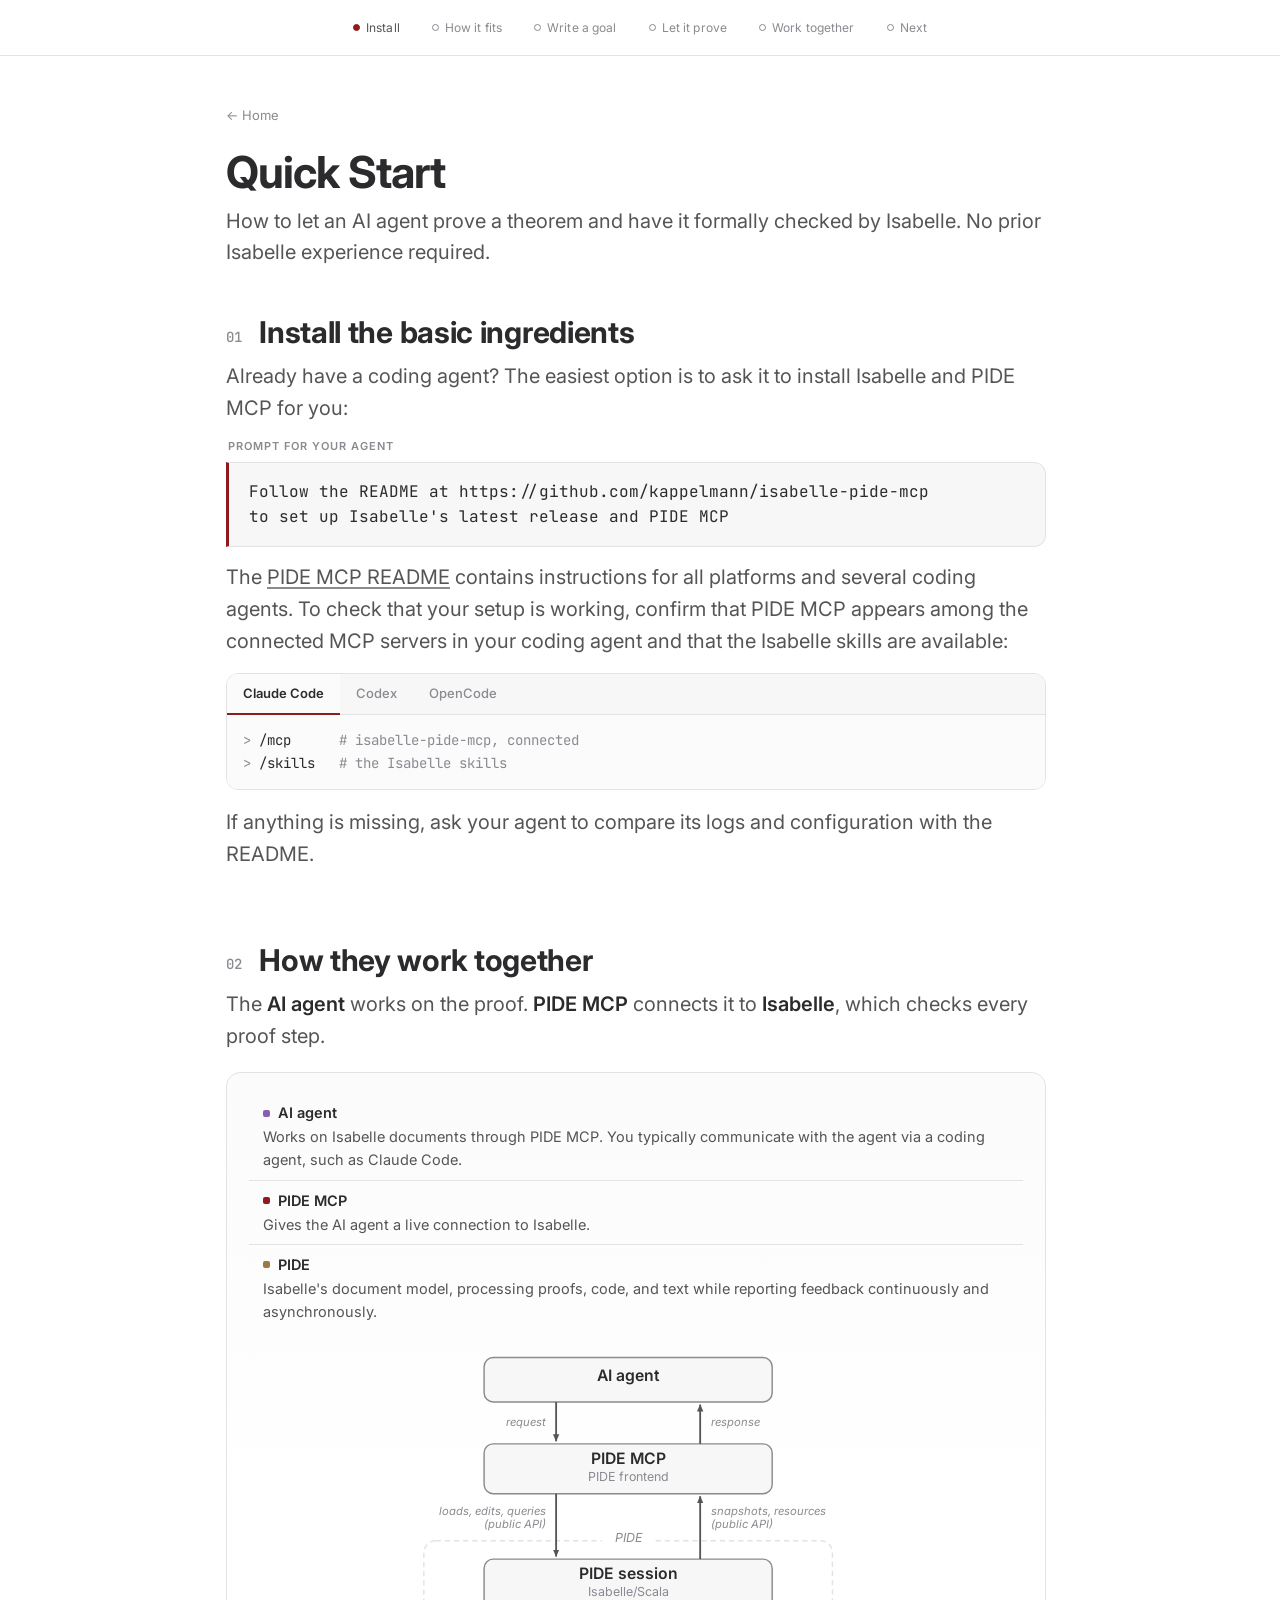
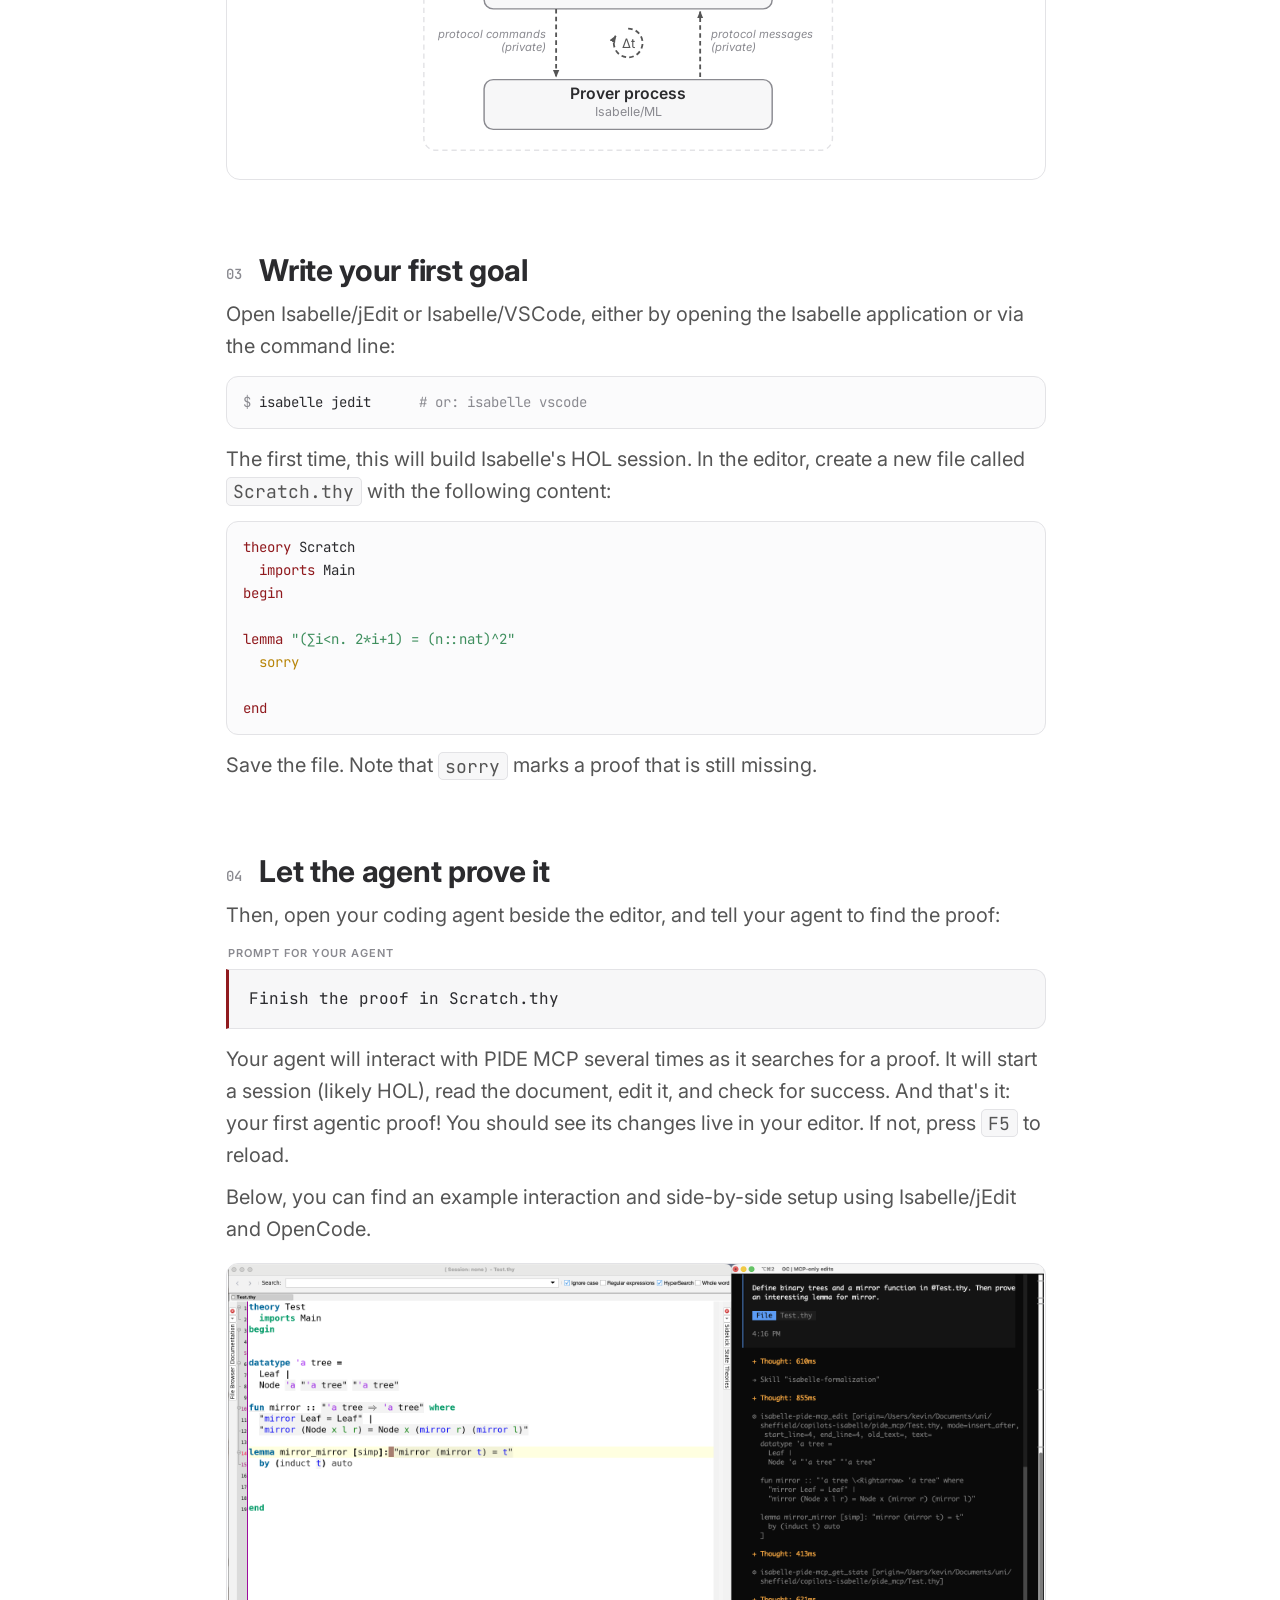
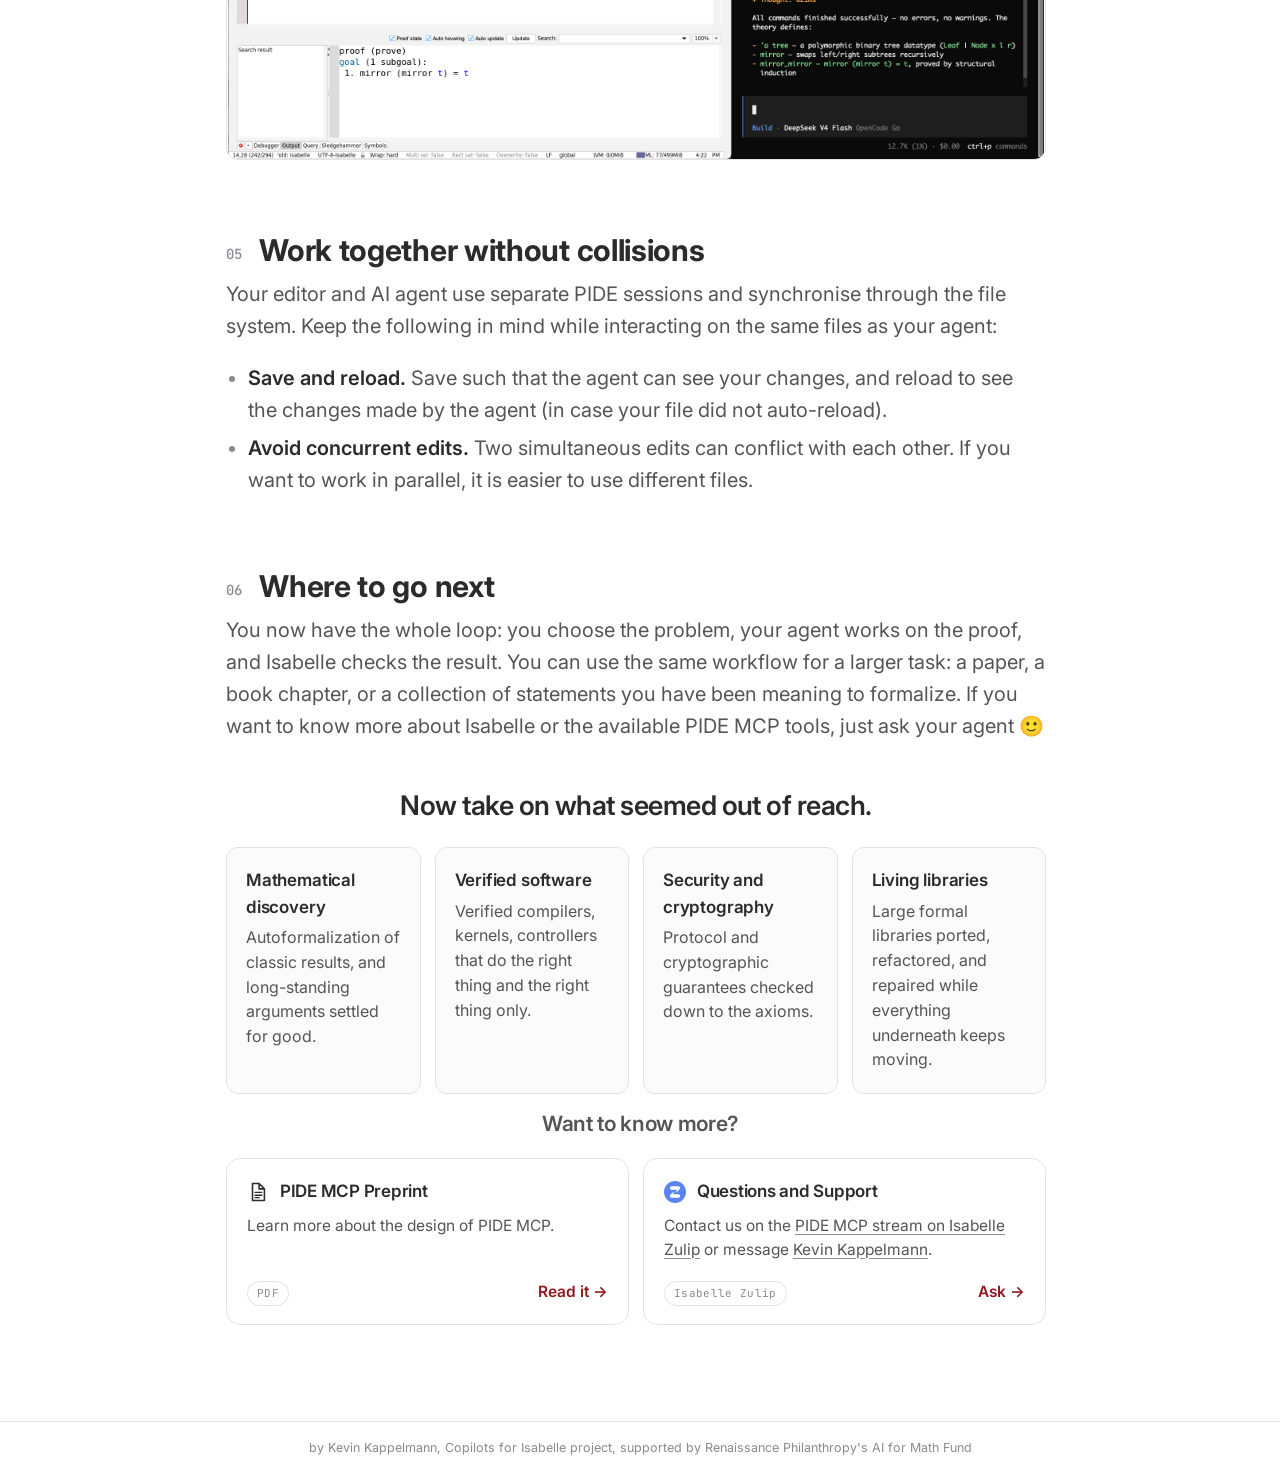
==== commit cc56b30b: "minor updates + logo colors" ====
--- a/quick-start/index.html
+++ b/quick-start/index.html
@@ -253,10 +253,7 @@
       <section class="step" id="prove">
         <h2><span class="n">04</span> Let the agent prove it</h2>
         <p>
-          Then, open your coding agent beside the editor.
-        </p>
-        <p>
-          Tell your agent to find the proof:
+          Then, open your coding agent beside the editor, and tell your agent to find the proof:
         </p>
 
         <blockquote class="prompt-wrap">
@@ -289,8 +286,8 @@
           system. Keep the following in mind while interacting on the same files as your agent:
         </p>
         <ul>
-          <li><b>Save and reload.</b> Save to hand over your work and reload to see what came back if
-            necessary.</li>
+          <li><b>Save and reload.</b> Save such that the agent can see your changes, and reload to
+            see the changes made by the agent (in case your file did not auto-reload).</li>
           <li><b>Avoid concurrent edits.</b> Two simultaneous edits can conflict with each other.
             If you want to work in parallel, it is easier to use different files.</li>
         </ul>
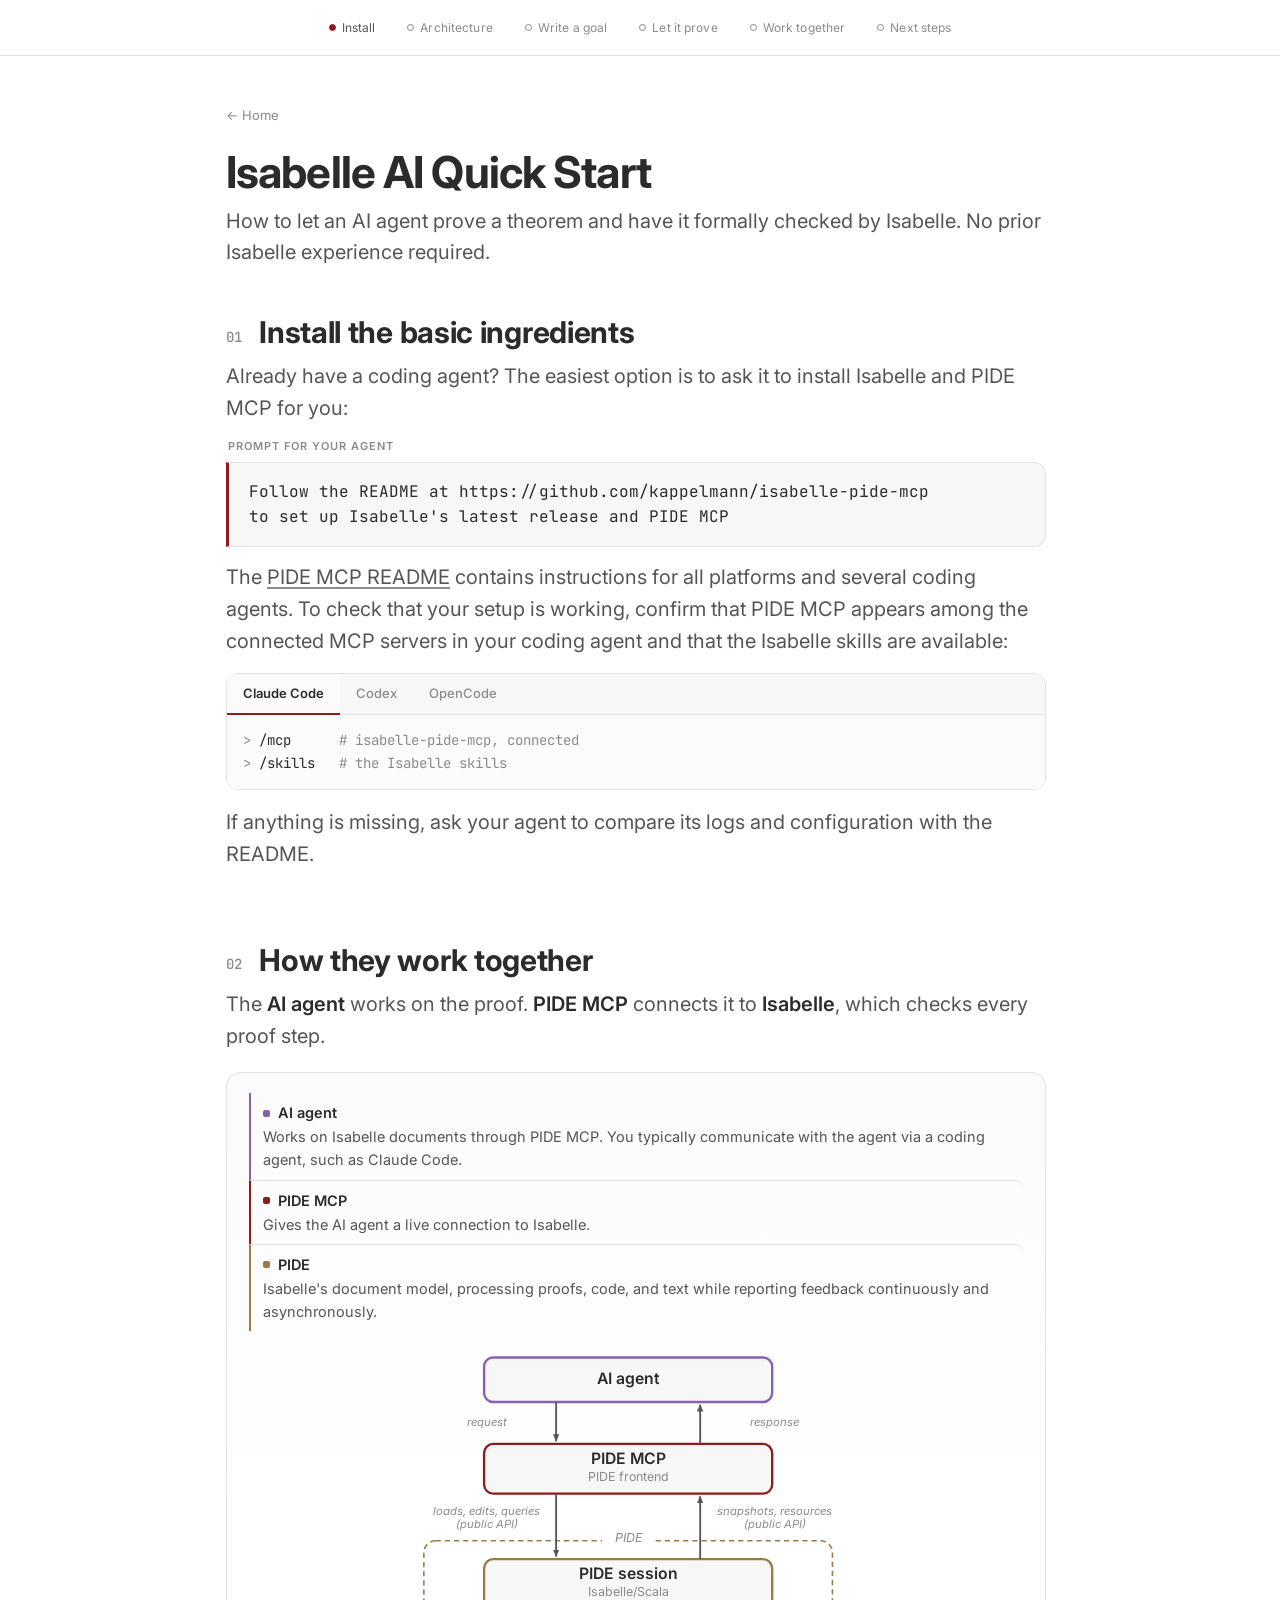
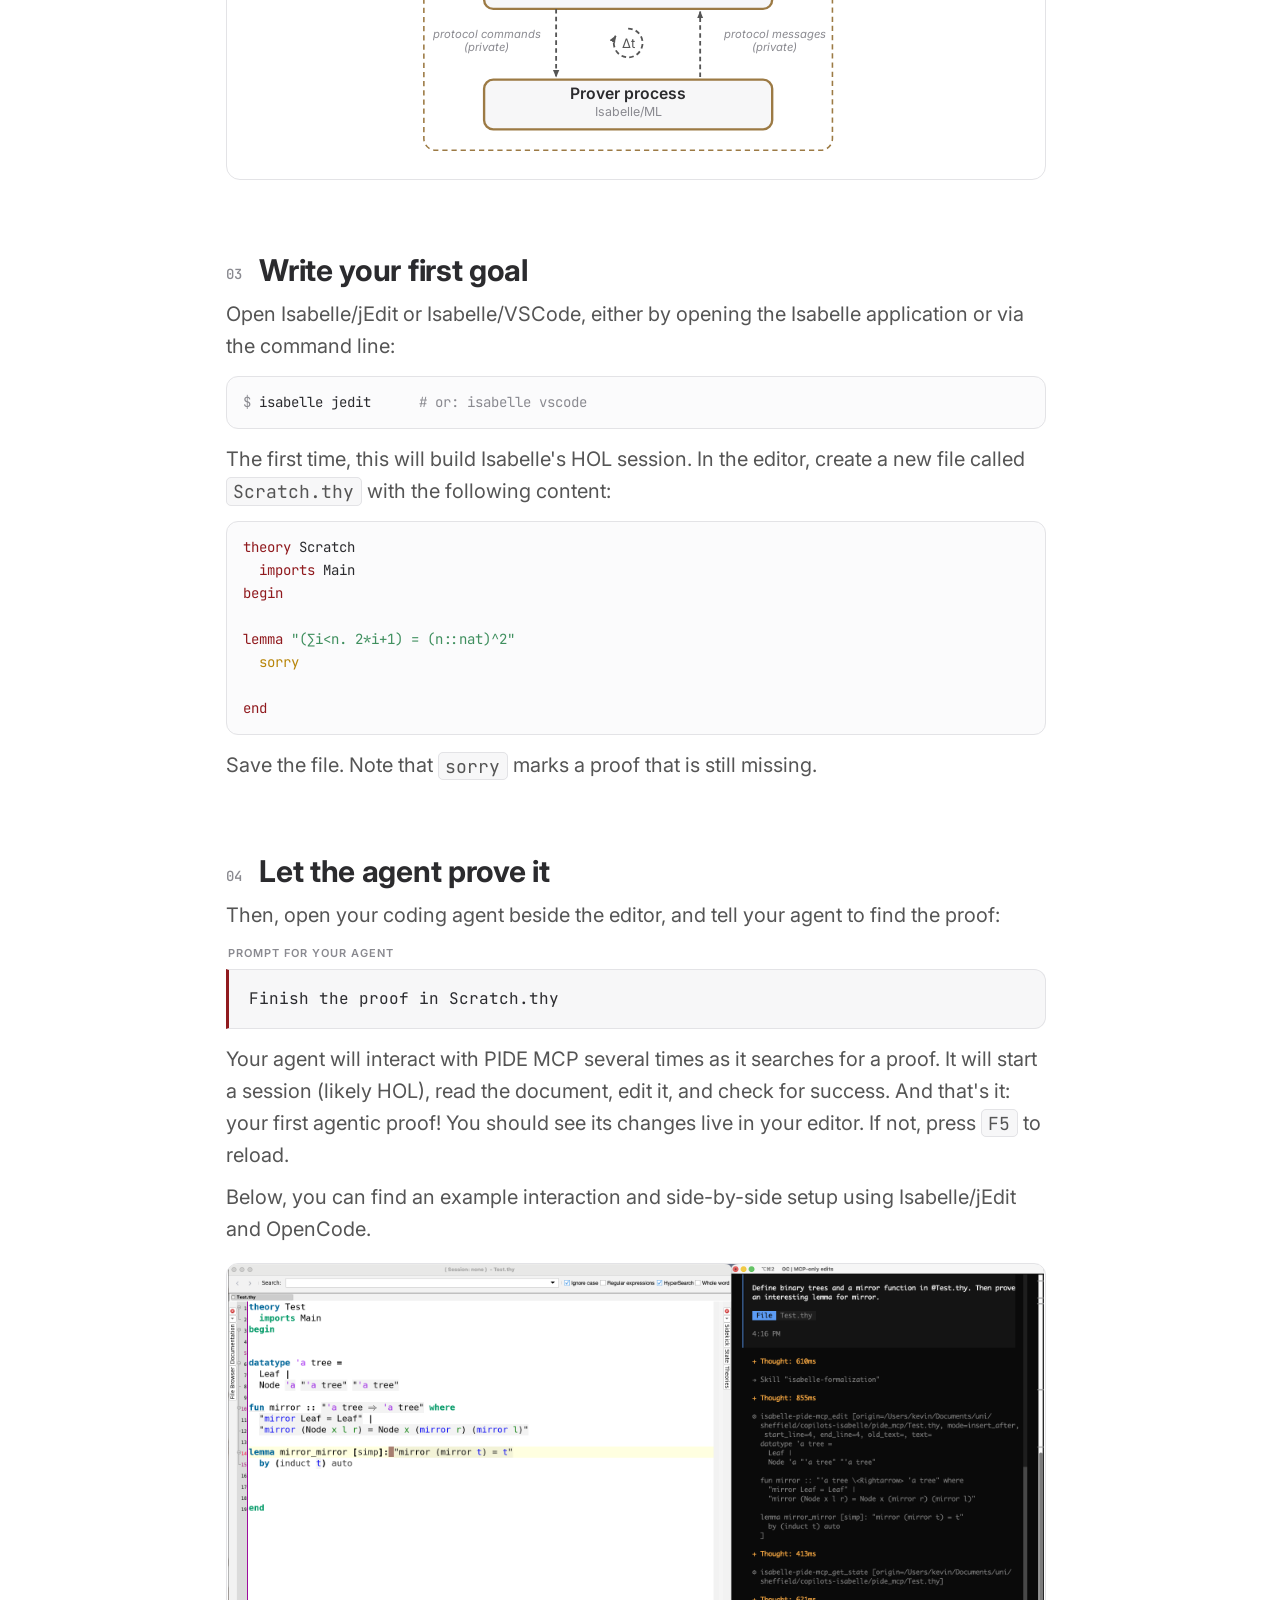
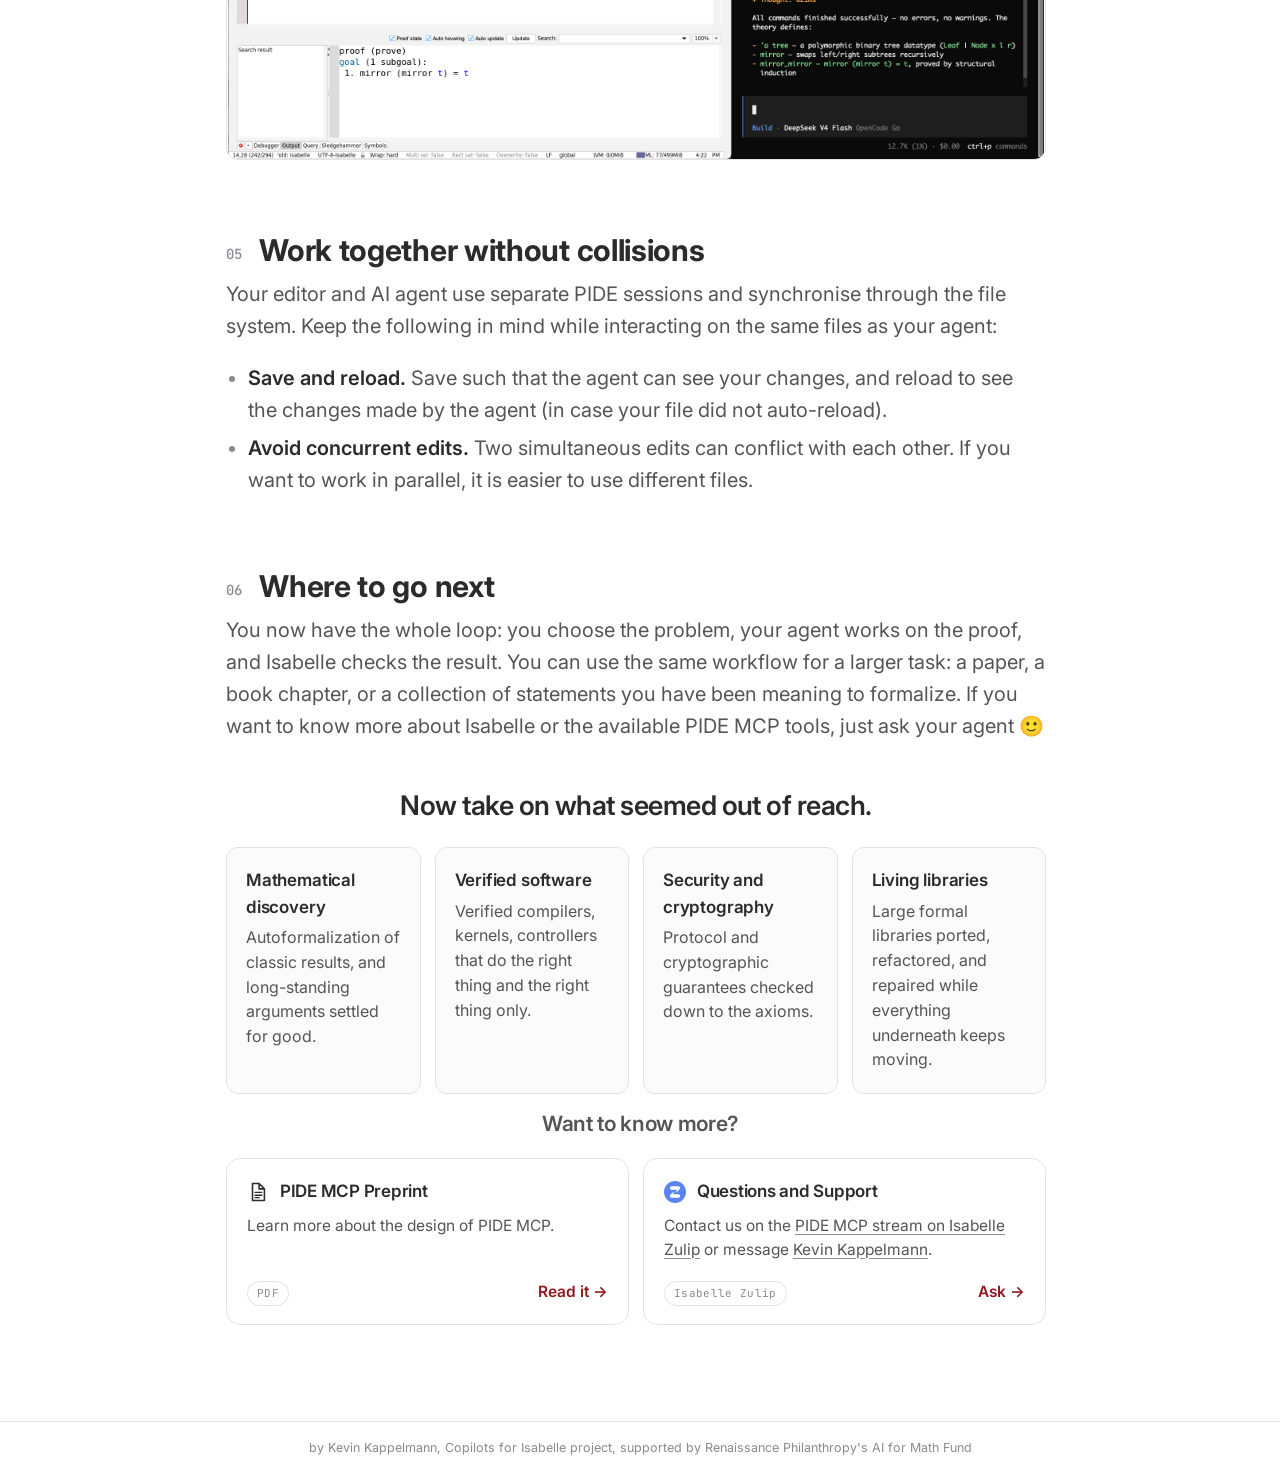
==== commit 399e7678: "some layout fixes" ====
--- a/quick-start/index.html
+++ b/quick-start/index.html
@@ -11,8 +11,8 @@
      This page has no #topic node in its JSON-LD, so the title is free of the
      home page's constraint that it open with the topic name.
      =========================================================================== -->
-<title>PIDE MCP Quick Start</title>
-<meta property="og:title" content="PIDE MCP Quick Start">
+<title>Isabelle AI Quick Start</title>
+<meta property="og:title" content="Isabelle AI Quick Start">
 
 <meta name="description" content="Set up Isabelle and PIDE MCP, then prove your first theorem with an AI coding agent.">
 <meta property="og:description" content="Set up Isabelle and PIDE MCP, then prove your first theorem with an AI coding agent.">
@@ -55,7 +55,7 @@
     {
       "@type": "HowTo",
       "@id": "https://formalproof.ai/quick-start/#howto",
-      "name": "PIDE MCP Quick Start",
+      "name": "Isabelle AI Quick Start",
       "inLanguage": "en-US",
       "isPartOf": { "@id": "https://formalproof.ai/#website" },
       "step": [
@@ -79,7 +79,7 @@
 
 
       <a class="tut-home" href="../">&larr; Home</a>
-      <h1 class="tut-title">Quick Start</h1>
+      <h1 class="tut-title">Isabelle AI Quick Start</h1>
       <p class="tut-intro">
         How to let an AI agent prove a theorem and have it formally checked by Isabelle. No prior
         Isabelle experience required.
@@ -146,21 +146,18 @@
         <div class="arch">
           <ul>
             <li class="a-agent">
-              <button type="button" class="arch-part" data-part="agent" aria-pressed="false">
               <b>AI agent</b>
               Works on Isabelle documents through PIDE MCP. You typically communicate with the
-              agent via a coding agent, such as Claude Code.</button>
+              agent via a coding agent, such as Claude Code.
             </li>
             <li class="a-mcp">
-              <button type="button" class="arch-part" data-part="mcp" aria-pressed="false">
               <b>PIDE MCP</b>
-              Gives the AI agent a live connection to Isabelle.</button>
+              Gives the AI agent a live connection to Isabelle.
             </li>
             <li class="a-isa">
-              <button type="button" class="arch-part" data-part="isa" aria-pressed="false">
               <b>PIDE</b>
               Isabelle's document model, processing proofs, code, and text while reporting
-              feedback continuously and asynchronously.</button>
+              feedback continuously and asynchronously.
             </li>
           </ul>
 
@@ -184,7 +181,7 @@
             <text class="t-grp" x="260" y="153">PIDE</text>
 
             <rect class="band" data-part="agent" x="150" y="12" width="220" height="34" rx="7"/>
-            <text class="t" x="260" y="30">AI agent</text>
+            <text class="t" x="260" y="32">AI agent</text>
 
             <rect class="band" data-part="mcp" x="150" y="78" width="220" height="38" rx="7"/>
             <text class="t" x="260" y="93">PIDE MCP</text>
@@ -205,16 +202,16 @@
             <path class="lane" d="M315,166 V118"/>
             <path class="lane" d="M315,78 V48"/>
 
-            <text class="t-lane e" x="197" y="64">request</text>
-            <text class="t-lane e" x="197" y="132">loads, edits, queries</text>
-            <text class="t-lane e" x="197" y="142">(public API)</text>
-            <text class="t-lane e" x="197" y="226">protocol commands</text>
-            <text class="t-lane e" x="197" y="236">(private)</text>
-            <text class="t-lane" x="323" y="226">protocol messages</text>
-            <text class="t-lane" x="323" y="236">(private)</text>
-            <text class="t-lane" x="323" y="132">snapshots, resources</text>
-            <text class="t-lane" x="323" y="142">(public API)</text>
-            <text class="t-lane" x="323" y="64">response</text>
+            <text class="t-lane" x="152" y="64">request</text>
+            <text class="t-lane" x="152" y="132">loads, edits, queries</text>
+            <text class="t-lane" x="152" y="142">(public API)</text>
+            <text class="t-lane" x="152" y="226">protocol commands</text>
+            <text class="t-lane" x="152" y="236">(private)</text>
+            <text class="t-lane" x="372" y="226">protocol messages</text>
+            <text class="t-lane" x="372" y="236">(private)</text>
+            <text class="t-lane" x="372" y="132">snapshots, resources</text>
+            <text class="t-lane" x="372" y="142">(public API)</text>
+            <text class="t-lane" x="372" y="64">response</text>
 
             <path class="lane dash" d="M260,219 A11,11 0 0 1 260,241 A11,11 0 0 1 250.5,224.5"/>
             <text class="t-dt" x="260" y="233.5">&#916;t</text>
@@ -505,11 +502,11 @@
 
 <nav class="rail" aria-label="Sections">
   <a href="#install"><i></i><span>Install</span></a>
-  <a href="#stack"><i></i><span>How it fits</span></a>
+  <a href="#stack"><i></i><span>Architecture</span></a>
   <a href="#write"><i></i><span>Write a goal</span></a>
   <a href="#prove"><i></i><span>Let it prove</span></a>
   <a href="#beside"><i></i><span>Work together</span></a>
-  <a href="#next"><i></i><span>Next</span></a>
+  <a href="#next"><i></i><span>Next steps</span></a>
 </nav>
 
 <footer>
@@ -809,33 +806,6 @@
       });
     });
     wrap.appendChild(btn);
-  });
-})();
-
-// The description list and the drawing are two views of the same three parts,
-// so each element carries data-part and the card carries the state: data-sel
-// for what is chosen, data-on for what the pointer is over. Two attributes,
-// one rule each in the stylesheet, and nothing to reason about in the cascade.
-// Pointing at a part hides the selection for as long as the pointer is there;
-// letting go brings it back, because data-on simply goes away.
-(function () {
-  var arch = document.querySelector('.arch');
-  if (!arch) return;
-
-  function press(part) {
-    Array.prototype.forEach.call(arch.querySelectorAll('.arch-part'), function (b) {
-      b.setAttribute('aria-pressed', String(b.dataset.part === part));
-    });
-  }
-
-  Array.prototype.forEach.call(arch.querySelectorAll('[data-part]'), function (el) {
-    var part = el.dataset.part;
-    el.addEventListener('pointerenter', function () { arch.dataset.on = part; });
-    el.addEventListener('pointerleave', function () { delete arch.dataset.on; });
-    el.addEventListener('click', function () {
-      if (arch.dataset.sel === part) { delete arch.dataset.sel; press(null); }
-      else { arch.dataset.sel = part; press(part); }
-    });
   });
 })();
 
--- a/assets/style.css
+++ b/assets/style.css
@@ -976,6 +976,12 @@
    target, so the whole ending still arrives as one. */
 .start { height: auto; }
 .more { margin: clamp(14px, 2.2vh, 26px) 0 clamp(18px, 3vh, 36px); }
+/* Narrow enough and the downloads above stack, so the last card lands right
+   under this heading. The margin is in vh, which hardly grows there, so on
+   those widths the gap is set from the width instead. */
+@media (max-width: 980px) {
+  .more { margin-top: clamp(28px, 6vw, 40px); }
+}
 
 /* Too little height for a screen-at-a-time, or narrow enough that the scenes
    scroll sideways anyway: fall back to an ordinary page. */
--- a/assets/quick-start.css
+++ b/assets/quick-start.css
@@ -168,6 +168,12 @@
   margin: clamp(8px, 1.4vh, 16px) 0 clamp(10px, 1.6vh, 18px);
   font-size: clamp(17px, 2vw, 21px); font-weight: 600;
   letter-spacing: -.015em; color: var(--fg-mid); text-align: center;
+}
+/* Narrow enough and the four use cases stack, so the last of them lands right
+   under this heading. The margin above is in vh, which hardly grows there, so
+   the gap is set from the width instead. */
+@media (max-width: 980px) {
+  .step h3.more-head { margin-top: clamp(28px, 6vw, 40px); }
 }
 
 /* The way back sits at the head of the contents rather than floating: a fixed
@@ -274,34 +280,15 @@
   max-width: var(--prose);
 }
 
-/* Each part is keyed to the band it names, and hovering one lights the other,
-   so the words and the drawing are visibly the same three things. */
+/* Each part is keyed to the band it names: the same colour marks the words and
+   the drawing, so the two halves read as the same three things. */
 .arch ul { margin: 0; padding: 0; list-style: none; }
-.arch li { margin: 0; color: var(--fg-mid); font-size: 14.5px; }
+.arch li {
+  margin: 0; color: var(--fg-mid); font-size: 14.5px;
+  padding: 8px 10px 8px 12px;
+  border-left: 2px solid var(--key); border-radius: 0 8px 8px 0;
+}
 .arch li + li { border-top: 1px solid var(--line); }
-
-/* the radio only holds the choice; the whole description is the control */
-.arch li input {
-  position: absolute; width: 1px; height: 1px; margin: -1px; padding: 0; border: 0;
-  overflow: hidden; white-space: nowrap; clip-path: inset(50%);
-  appearance: none; -webkit-appearance: none;
-}
-.arch li label {
-  display: block; padding: 8px 10px 8px 12px; cursor: pointer;
-  border-left: 2px solid transparent; border-radius: 0 8px 8px 0;
-  transition: background .16s ease, border-color .16s ease;
-}
-.arch li input:focus-visible + label { outline: 2px solid var(--red); outline-offset: 2px; }
-
-/* the nudge that this is interactive at all */
-.arch-hint {
-  margin: 12px 0 0; padding-left: 12px; font-size: 12.5px; color: var(--fg-dim);
-  display: flex; align-items: center; gap: 6px;
-}
-.arch-hint svg {
-  width: 13px; height: 13px; flex: none; fill: none; stroke: currentColor;
-  stroke-width: 1.7; stroke-linejoin: round; stroke-linecap: round;
-}
 
 .arch b { display: block; color: var(--fg); font-weight: 600; margin-bottom: 1px; }
 .arch b::before {
@@ -325,53 +312,17 @@
 .arch [data-part="mcp"]   { --k: var(--red); }
 .arch [data-part="agent"] { --k: var(--run); }
 
-/* The card holds the state: data-sel is what was clicked, data-on is what the
-   pointer is over. data-on wins while it exists, which is what makes hovering
-   set the selection aside, and letting go bring it back. */
-.arch[data-sel="isa"]:not([data-on]) [data-part="isa"],
-.arch[data-sel="mcp"]:not([data-on]) [data-part="mcp"],
-.arch[data-sel="agent"]:not([data-on]) [data-part="agent"],
-.arch[data-on="isa"] [data-part="isa"],
-.arch[data-on="mcp"] [data-part="mcp"],
-.arch[data-on="agent"] [data-part="agent"] {
-  stroke: var(--k);
-  stroke-width: 2;
-  background: var(--panel);
-  border-left-color: var(--k);
-}
-
-button.arch-part {
-  display: block; width: 100%; text-align: left;
-  font: inherit; color: inherit; background: none;
-  border: 0; border-left: 2px solid transparent; border-radius: 0 8px 8px 0;
-  padding: 8px 10px 8px 12px; cursor: pointer;
-  transition: background .16s ease, border-color .16s ease;
-  /* Without this, the platform's own default button chrome briefly paints on
-     press -- a flash of native styling before our own transition, which is
-     what read as a jumpy start to the highlight. */
-  appearance: none; -webkit-appearance: none;
-  -webkit-tap-highlight-color: transparent;
-}
-button.arch-part:focus-visible { outline: 2px solid var(--red); outline-offset: 2px; }
-.arch-svg [data-part] { transition: stroke .16s ease, stroke-width .16s ease; }
-
-.arch-svg .band, .arch-svg .group { cursor: pointer; }
-/* The labels sit on top of the boxes and carry no data-part of their own, so
-   without this a pointer over "AI agent" hits the text and nothing lights. */
-.arch-svg text, .arch-svg .label-bg { pointer-events: none; }
-
-.arch-svg .band { fill: var(--panel); stroke: var(--fg-dim); stroke-width: 1.1; }
+.arch-svg .band { fill: var(--panel); stroke: var(--k); stroke-width: 1.8; }
 .arch-svg .label-bg { fill: var(--bg); }
 .arch-svg .head { fill: var(--fg-mid); }
-.arch-svg .group { fill: none; stroke: var(--line); stroke-width: 1.1;
+.arch-svg .group { fill: none; stroke: var(--k); stroke-width: 1.2;
                    stroke-dasharray: 4 3; }
 .arch-svg .t { font-family: var(--sans); font-size: 12px; font-weight: 600;
                fill: var(--fg); text-anchor: middle; }
 .arch-svg .t-sub { font-family: var(--sans); font-size: 9.5px; font-weight: 400;
                    fill: var(--fg-dim); text-anchor: middle; }
 .arch-svg .t-lane { font-family: var(--sans); font-size: 8.6px; font-style: italic;
-                    fill: var(--fg-dim); }
-.arch-svg .t-lane.e { text-anchor: end; }
+                    fill: var(--fg-dim); text-anchor: middle; }
 .arch-svg .t-dt { font-family: var(--sans); font-size: 10px; fill: var(--fg-mid);
                   text-anchor: middle; }
 .arch-svg .t-grp { font-family: var(--sans); font-size: 9.5px; font-style: italic;
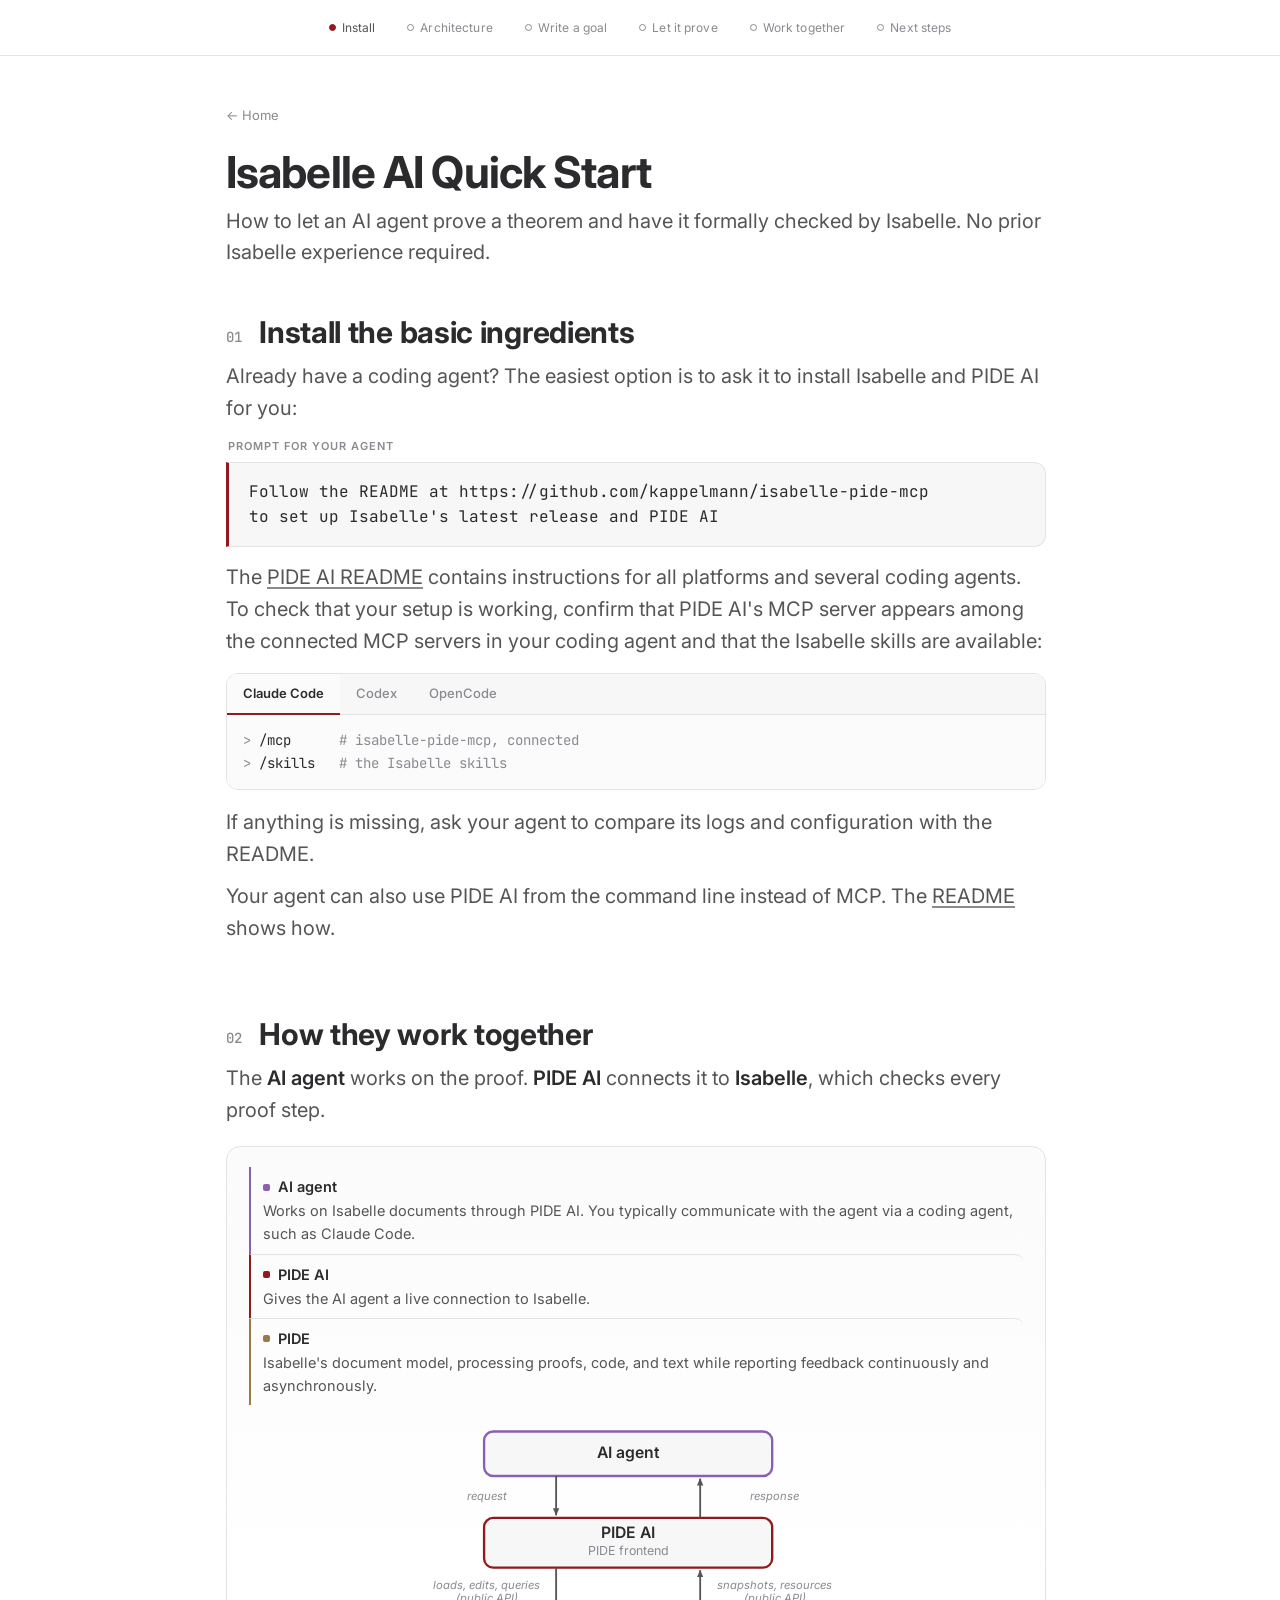
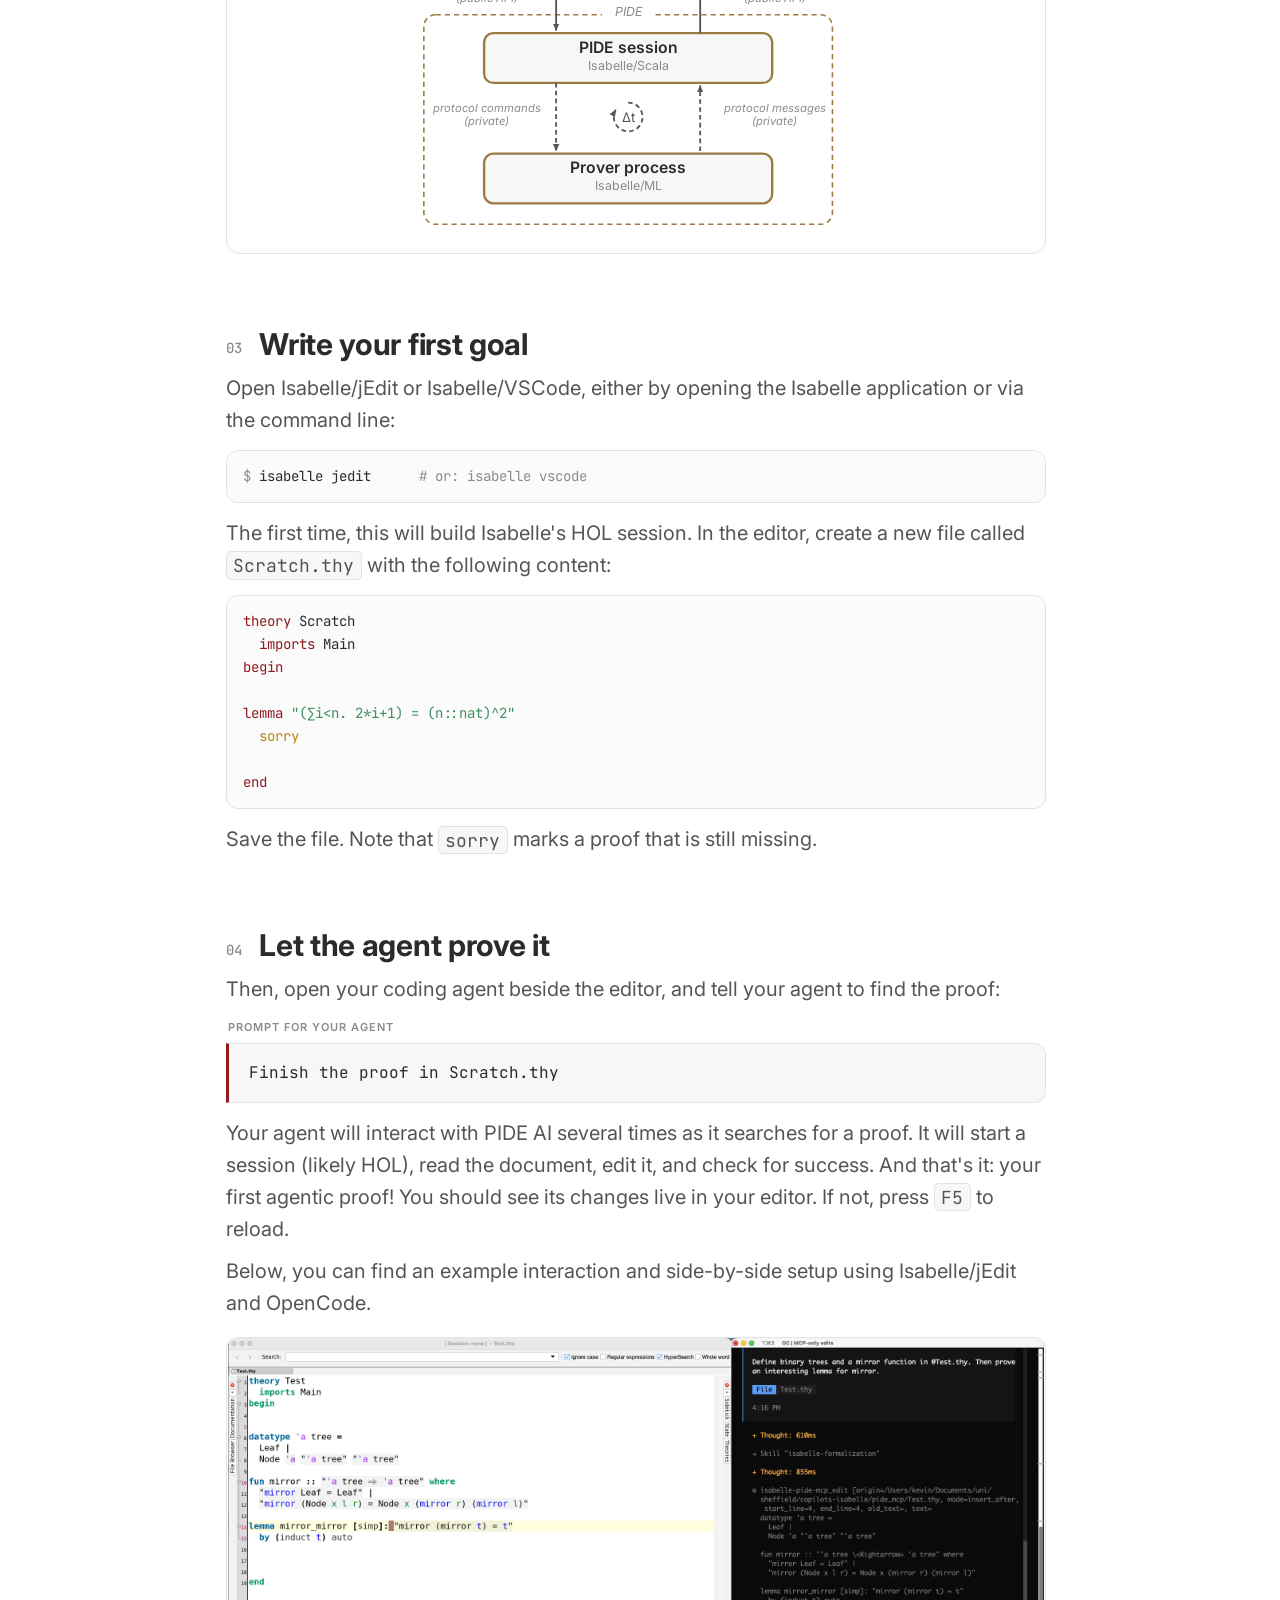
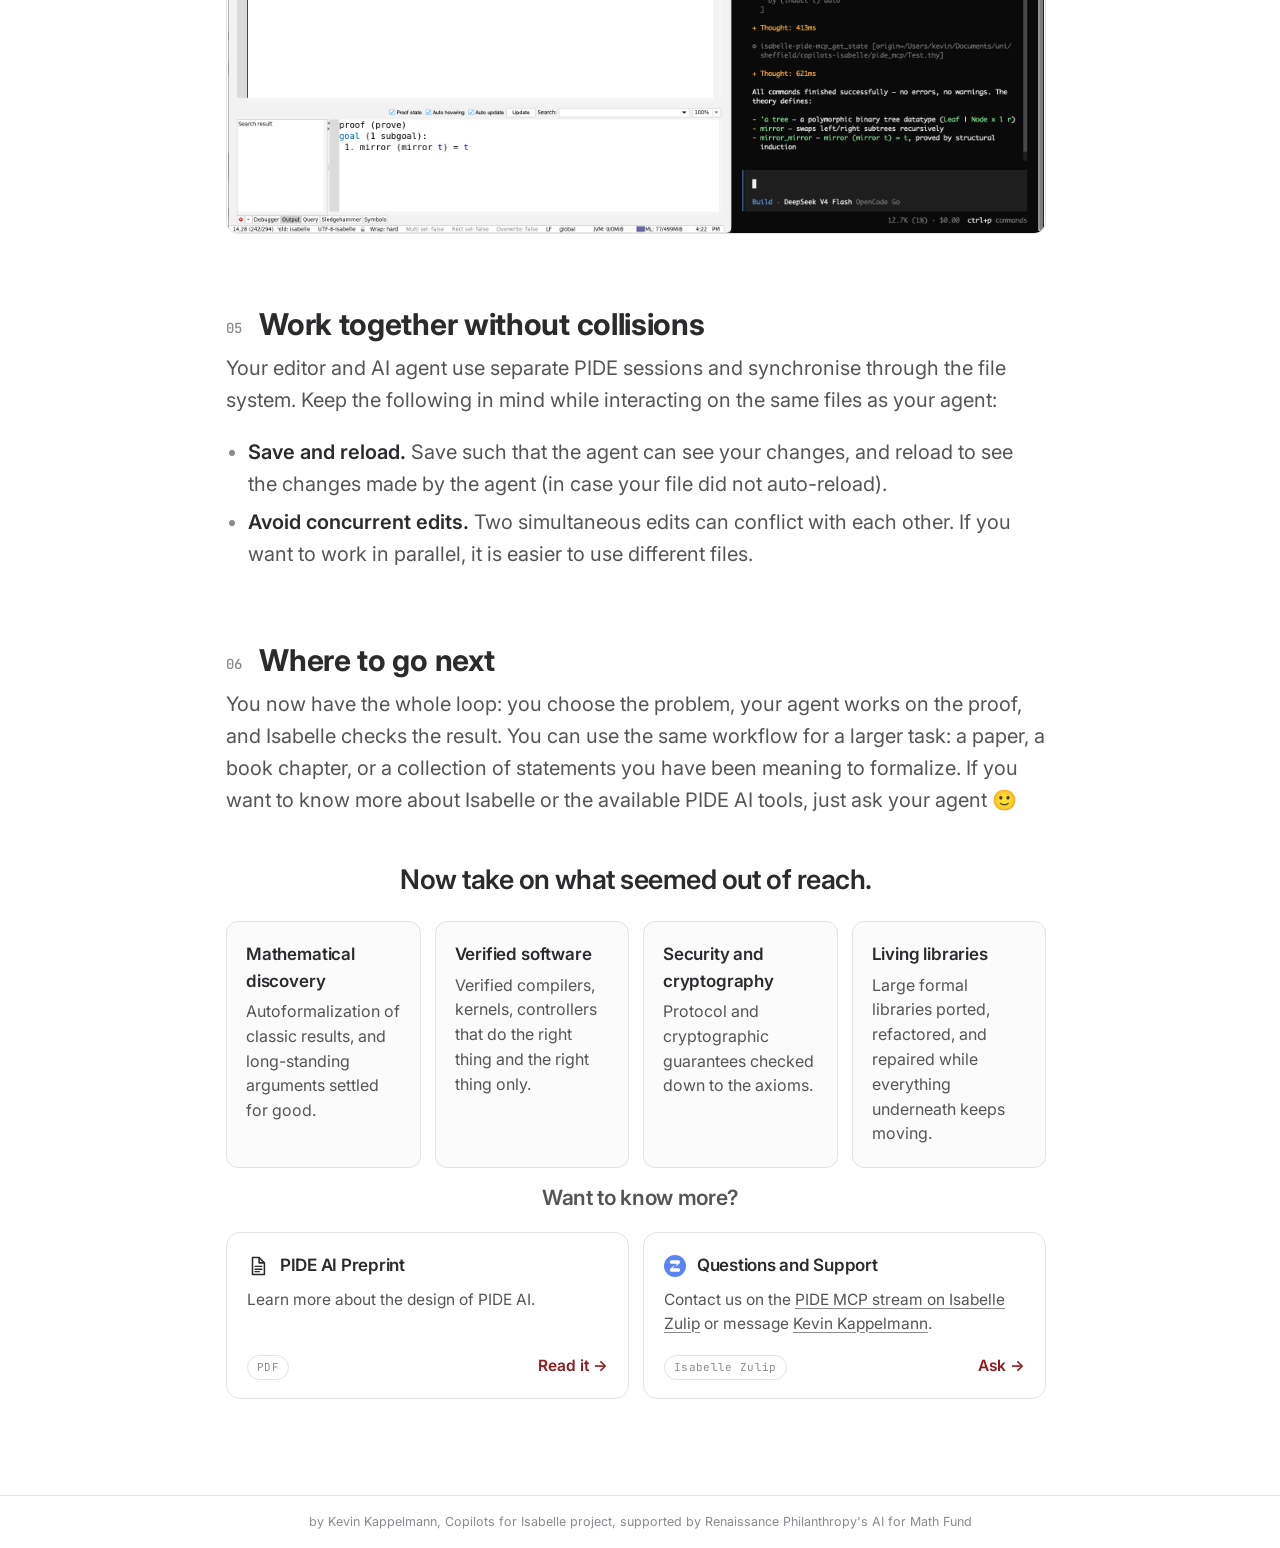
==== commit 1259916e: "rename to PIDE AI + CLI in the MCP band + animated scene export" ====
--- a/quick-start/index.html
+++ b/quick-start/index.html
@@ -14,8 +14,8 @@
 <title>Isabelle AI Quick Start</title>
 <meta property="og:title" content="Isabelle AI Quick Start">
 
-<meta name="description" content="Set up Isabelle and PIDE MCP, then prove your first theorem with an AI coding agent.">
-<meta property="og:description" content="Set up Isabelle and PIDE MCP, then prove your first theorem with an AI coding agent.">
+<meta name="description" content="Set up Isabelle and PIDE AI, then prove your first theorem with an AI coding agent.">
+<meta property="og:description" content="Set up Isabelle and PIDE AI, then prove your first theorem with an AI coding agent.">
 
 <meta property="og:image" content="https://formalproof.ai/assets/og.png">
 <meta property="og:image:type" content="image/png">
@@ -92,18 +92,18 @@
         <h2><span class="n">01</span> Install the basic ingredients</h2>
         <p>
           Already have a coding agent? The easiest option is to ask it to install Isabelle and
-          PIDE MCP for you:
+          PIDE AI for you:
         </p>
 
         <blockquote class="prompt-wrap">
           <span class="prompt-tag">Prompt for your agent</span>
-          <code class="prompt">Follow the README at https://github.com/kappelmann/isabelle-pide-mcp to set up Isabelle's latest release and PIDE MCP</code>
+          <code class="prompt">Follow the README at https://github.com/kappelmann/isabelle-pide-mcp to set up Isabelle's latest release and PIDE AI</code>
         </blockquote>
 
         <p>
-          The <a href="https://github.com/kappelmann/isabelle-pide-mcp#readme">PIDE MCP README</a>
+          The <a href="https://github.com/kappelmann/isabelle-pide-mcp#readme">PIDE AI README</a>
           contains instructions for all platforms and several coding agents. To check that your
-          setup is working, confirm that PIDE MCP appears among the connected MCP servers in your
+          setup is working, confirm that PIDE AI's MCP server appears among the connected MCP servers in your
           coding agent and that the Isabelle skills are available:
         </p>
         <div class="code-tabs">
@@ -134,12 +134,18 @@
           If anything is missing, ask your agent to compare its logs and configuration with the
           README.
         </p>
+
+        <p>
+          Your agent can also use PIDE AI from the command line instead of MCP. The
+          <a href="https://github.com/kappelmann/isabelle-pide-mcp#command-based-interaction">README</a>
+          shows how.
+        </p>
       </section>
 
       <section class="step" id="stack">
         <h2><span class="n">02</span> How they work together</h2>
         <p>
-          The <b>AI agent</b> works on the proof. <b>PIDE MCP</b> connects it to
+          The <b>AI agent</b> works on the proof. <b>PIDE AI</b> connects it to
           <b>Isabelle</b>, which checks every proof step.
         </p>
 
@@ -147,11 +153,11 @@
           <ul>
             <li class="a-agent">
               <b>AI agent</b>
-              Works on Isabelle documents through PIDE MCP. You typically communicate with the
+              Works on Isabelle documents through PIDE AI. You typically communicate with the
               agent via a coding agent, such as Claude Code.
             </li>
             <li class="a-mcp">
-              <b>PIDE MCP</b>
+              <b>PIDE AI</b>
               Gives the AI agent a live connection to Isabelle.
             </li>
             <li class="a-isa">
@@ -163,8 +169,8 @@
 
           <div class="arch-fig">
           <svg class="arch-svg" viewBox="98 4 336 314" role="img" aria-labelledby="archT archD">
-            <title id="archT">How PIDE MCP sits between your agent and Isabelle</title>
-            <desc id="archD">Four layers. Your AI agent sends a request down to PIDE MCP, the PIDE
+            <title id="archT">How PIDE AI sits between your agent and Isabelle</title>
+            <desc id="archD">Four layers. Your AI agent sends a request down to PIDE AI, the PIDE
               frontend, which loads, edits and queries a PIDE session in Isabelle/Scala. That session
               exchanges protocol messages with the prover process in Isabelle/ML, repeatedly and over
               time, and passes snapshots and resources back up. The session and the prover together
@@ -184,7 +190,7 @@
             <text class="t" x="260" y="32">AI agent</text>
 
             <rect class="band" data-part="mcp" x="150" y="78" width="220" height="38" rx="7"/>
-            <text class="t" x="260" y="93">PIDE MCP</text>
+            <text class="t" x="260" y="93">PIDE AI</text>
             <text class="t-sub" x="260" y="106">PIDE frontend</text>
 
             <rect class="band" data-part="isa" x="150" y="166" width="220" height="38" rx="7"/>
@@ -259,7 +265,7 @@
         </blockquote>
 
         <p>
-          Your agent will interact with PIDE MCP several times as it searches for a proof. It will
+          Your agent will interact with PIDE AI several times as it searches for a proof. It will
           start a session (likely HOL), read the document, edit it, and check for success. And
           that's it: your first agentic proof! You should see its changes live in your editor. If
           not, press <code>F5</code> to reload.
@@ -432,7 +438,7 @@
           You now have the whole loop: you choose the problem, your agent works on the proof, and
           Isabelle checks the result. You can use the same workflow for a larger task: a paper, a
           book chapter, or a collection of statements you have been meaning to formalize. If you
-          want to know more about Isabelle or the available PIDE MCP tools, just ask your agent 🙂
+          want to know more about Isabelle or the available PIDE AI tools, just ask your agent 🙂
         </p>
         <div class="uses">
           <h3>Now take on what seemed out of reach.</h3>
@@ -459,7 +465,7 @@
         </div>
         <h3 class="more-head">Want to know more?</h3>
         <div class="more-grid">
-          <a class="start-card" href="https://doi.org/10.5281/zenodo.21519364">
+          <a class="start-card" href="https://hal.science/hal-05748384">
             <span class="start-head">
               <svg class="start-logo" viewBox="0 0 24 24" fill="none" aria-hidden="true">
                 <path d="M6 2.8h7.2L19 8.6V21.2H6z" fill="none" stroke="currentColor"
@@ -469,9 +475,9 @@
                 <path d="M8.8 12.4h7.4M8.8 15.6h7.4M8.8 18.2h4.6" stroke="currentColor"
                       stroke-width="1.5" stroke-linecap="round"/>
               </svg>
-              PIDE MCP Preprint
+              PIDE AI Preprint
             </span>
-            <span class="start-body">Learn more about the design of PIDE MCP.</span>
+            <span class="start-body">Learn more about the design of PIDE AI.</span>
             <span class="start-foot">
               <span class="lic">PDF</span>
               <span class="go">Read it &rarr;</span>
--- a/assets/style.css
+++ b/assets/style.css
@@ -1,4 +1,4 @@
-/* formalproof.ai - PIDE MCP
+/* formalproof.ai - PIDE AI
    Palette and artwork follow the ai4math_convening slides. */
 
 :root {
@@ -458,7 +458,7 @@
   font-weight: 600;
 }
 
-/* A subsection heading has to read as one: everything between "Meet PIDE MCP"
+/* A subsection heading has to read as one: everything between "Meet PIDE AI"
    and "Get started today" is an h3 under it. */
 .mcp h3, .beside h3, .uses h3 {
   font-size: clamp(19px, 2.6vw, 27px);
@@ -570,11 +570,12 @@
 .mcp-svg .st { opacity: 0; transition: opacity .14s ease; }
 .mcp-svg.on-cc    .st-cc,
 .mcp-svg.on-codex .st-codex,
-.mcp-svg.on-oc    .st-oc,
+.mcp-svg.on-cli   .st-cli,
 .mcp-svg.on-more  .st-more { opacity: 1; }
 
 /* While a new agent is connecting the editor says so: the client that just
-   let go is gone at once, and the new name only arrives with its response.
+   let go is gone at once, and the new name only arrives with its response
+   (a CLI call: with its request; the script times this per cell).
    This has to come after the rules above -- same specificity, so order is
    what decides, and the other way round both lines drew at once. */
 .mcp-svg .st-none { opacity: 0; transition: opacity .14s ease; }
@@ -781,7 +782,7 @@
 /* Height is the shared measure, not width: these marks are not all square, and
    forcing a square box letterboxes the wide ones to a different visual height. */
 .start-logo { height: 27px; width: auto; max-width: 84px; flex: none; object-fit: contain; }
-/* the PIDE MCP mark is wide, not square, and keeps its own white ground so the
+/* the PIDE AI mark is wide, not square, and keeps its own white ground so the
    black line art stays readable on the dark theme */
 
 .start-logo-dark { display: none; }
@@ -889,7 +890,7 @@
 footer a:hover { color: var(--fg); text-decoration: underline; }
 
 /* One chapter to a screen -- but only the four chapters. The three
-   subsections under PIDE MCP flow normally: snapping between them would jump
+   subsections under PIDE AI flow normally: snapping between them would jump
    the reader through what is meant to read as one stretch.
 
    Proximity, not mandatory: with the subsections in between, two snap points
@@ -929,7 +930,7 @@
 .hero > *, .why > *, .line > *, .start > * { flex: none; }
 
 .mcp, .beside, .uses { margin: clamp(40px, 6vw, 72px) 0 0; }
-/* The PIDE MCP chapter and its subsections are a single snap area. Mandatory
+/* The PIDE AI chapter and its subsections are a single snap area. Mandatory
    snapping therefore has a stop at the top of the chapter and then leaves the
    reader alone all the way through the subsections -- a snap area taller than
    the viewport does not trap -- until Get started takes over. Nothing snaps at
@@ -941,7 +942,7 @@
 /* The one chapter that outgrows its screen, so justify-content stops centring
    it and the heading sits at whatever padding-top gives. Every other chapter
    centres and has slack above its title; this one had 30px on a short viewport,
-   which is what put "Meet PIDE MCP" under the browser's top bar. Its own top
+   which is what put "Meet PIDE AI" under the browser's top bar. Its own top
    gap, larger than the shared one, is what keeps the heading clear. */
 .line {
   height: auto;
@@ -1011,7 +1012,7 @@
 
 /* Capped rather than grown: a growing box would eat the leftover space and
    push the artwork to the bottom of the screen, where a centred group reads
-   better. The cap is what keeps the PIDE MCP chapter inside its screen, so
+   better. The cap is what keeps the PIDE AI chapter inside its screen, so
    re-check it if that scene or the copy around it grows. */
 .scene-wrap {
   flex: none;
@@ -1131,7 +1132,7 @@
    the real position: click a dot and it stayed lit however far you scrolled. */
 html:not(.js) body:has(#ai-proof:target) .rail a[href="#ai-proof"] i,
 html:not(.js) body:has(#isabelle:target) .rail a[href="#isabelle"] i,
-html:not(.js) body:has(#pide-mcp:target) .rail a[href="#pide-mcp"] i,
+html:not(.js) body:has(#pide-ai:target) .rail a[href="#pide-ai"] i,
 html:not(.js) body:has(#get-started:target) .rail a[href="#get-started"] i {
   background: var(--red);
   border-color: var(--red);
@@ -1139,7 +1140,7 @@
 
 /* keep-going cue at the foot of each chapter */
 .hero, .why, .line { position: relative; }
-/* a smaller, still step: PIDE MCP into its own subsections, not a new chapter */
+/* a smaller, still step: PIDE AI into its own subsections, not a new chapter */
 .scroll-cue.cue-sub { width: 26px; height: 26px; opacity: .75; }
 .scroll-cue.cue-sub svg { width: 16px; height: 16px; animation: none; }
 /* out of the subsections again -- .uses is not a screen, so this one sits in
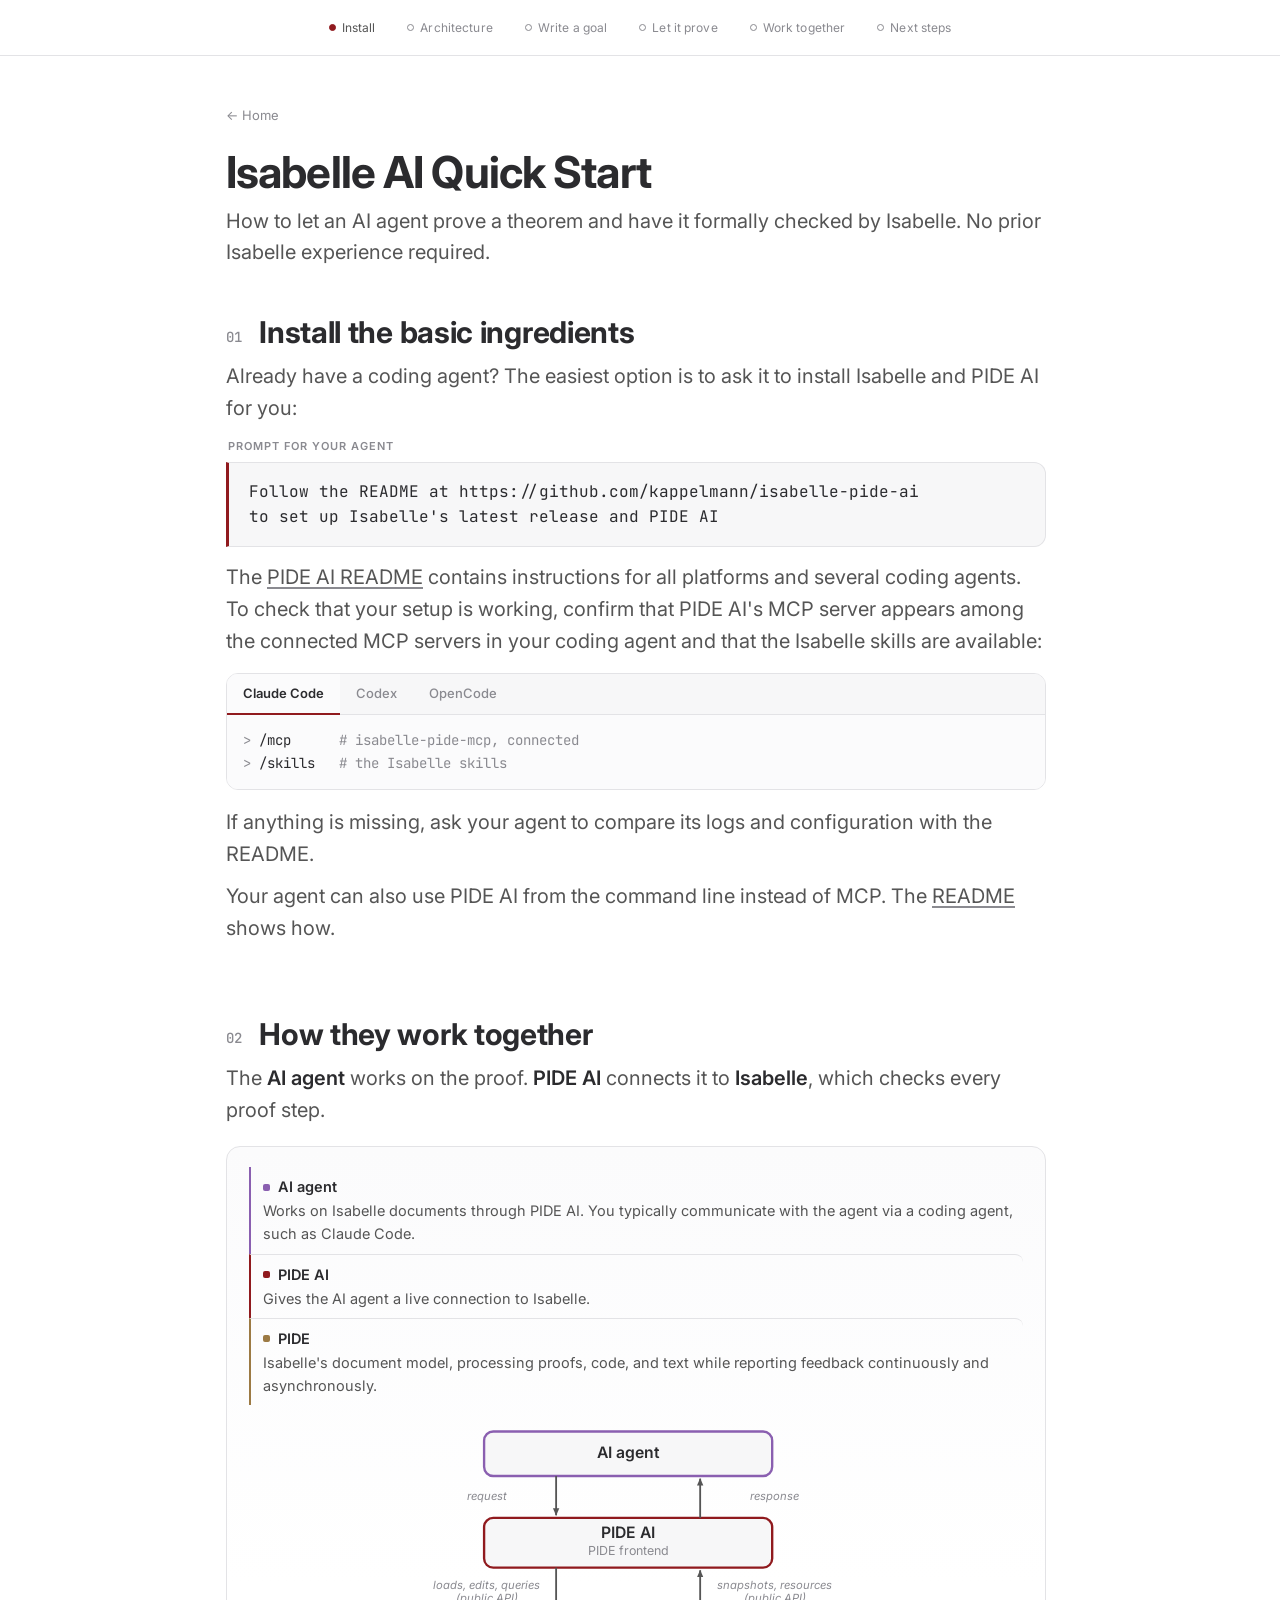
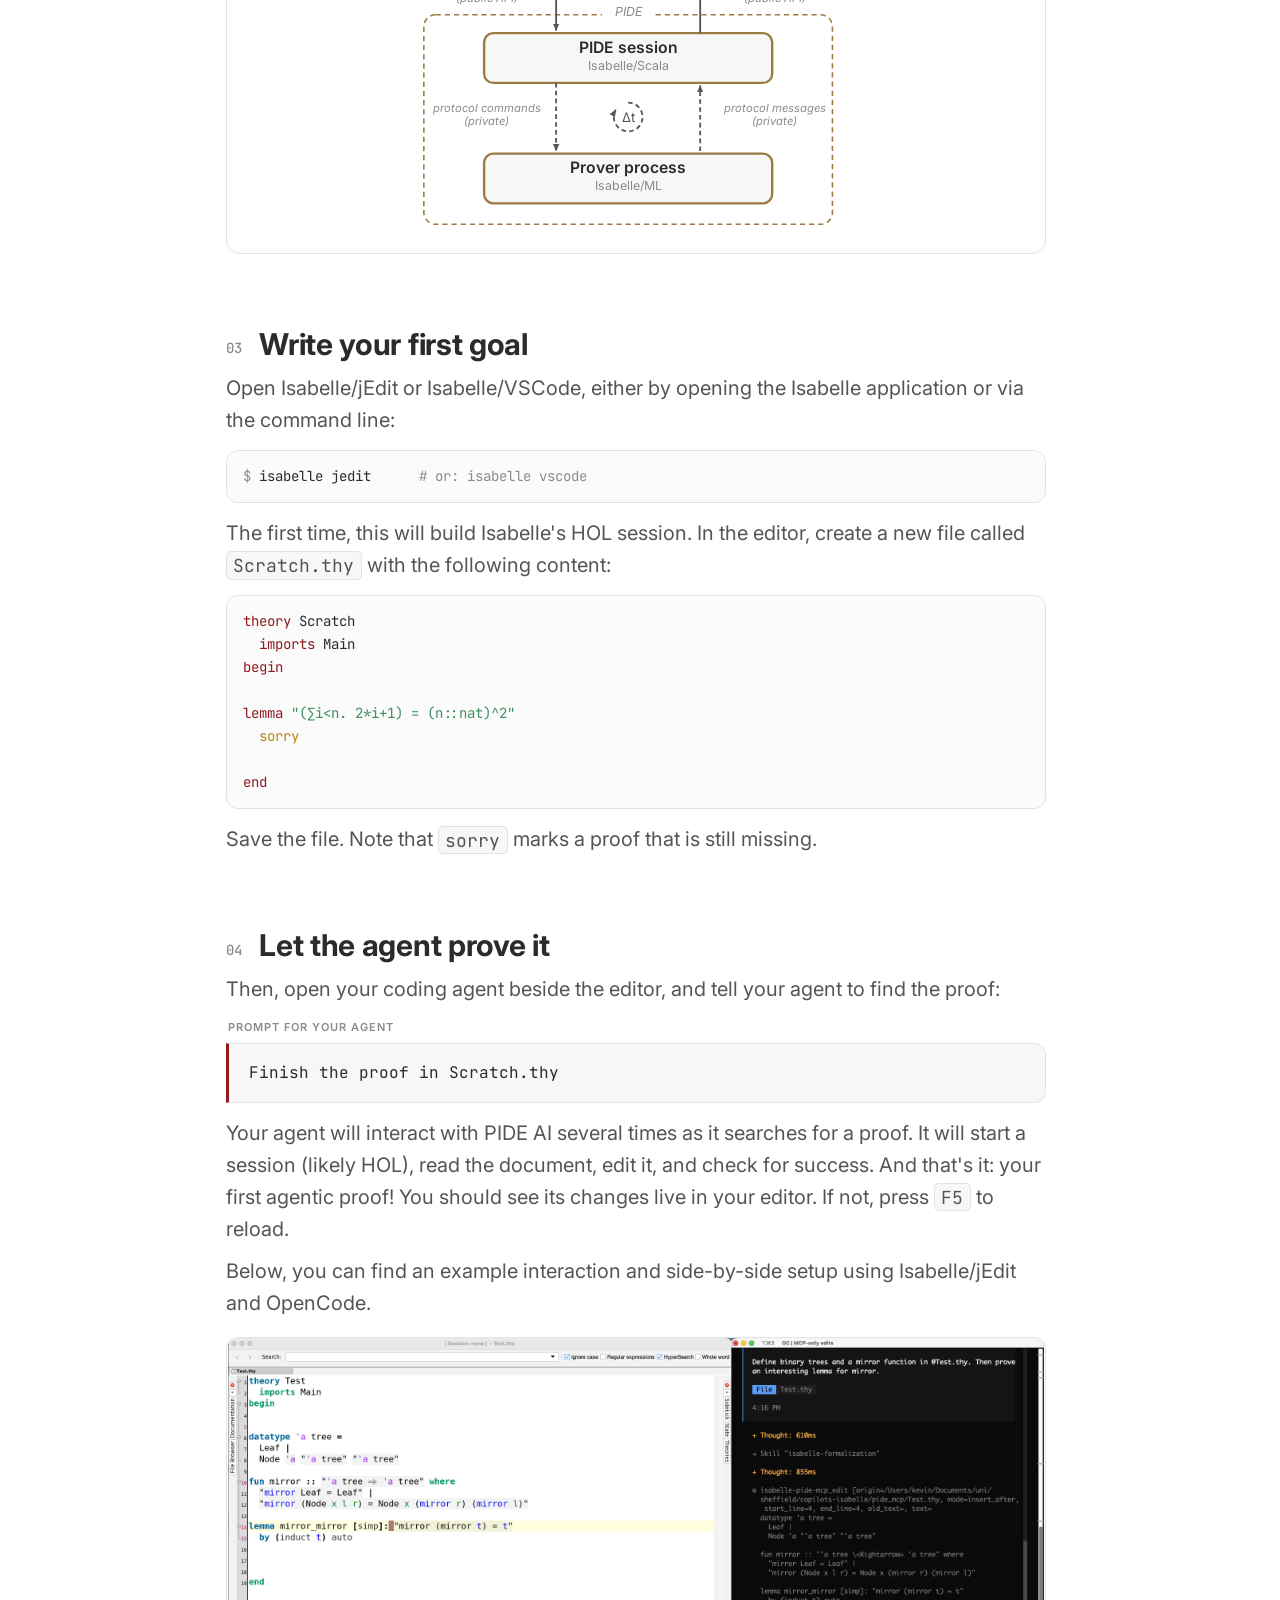
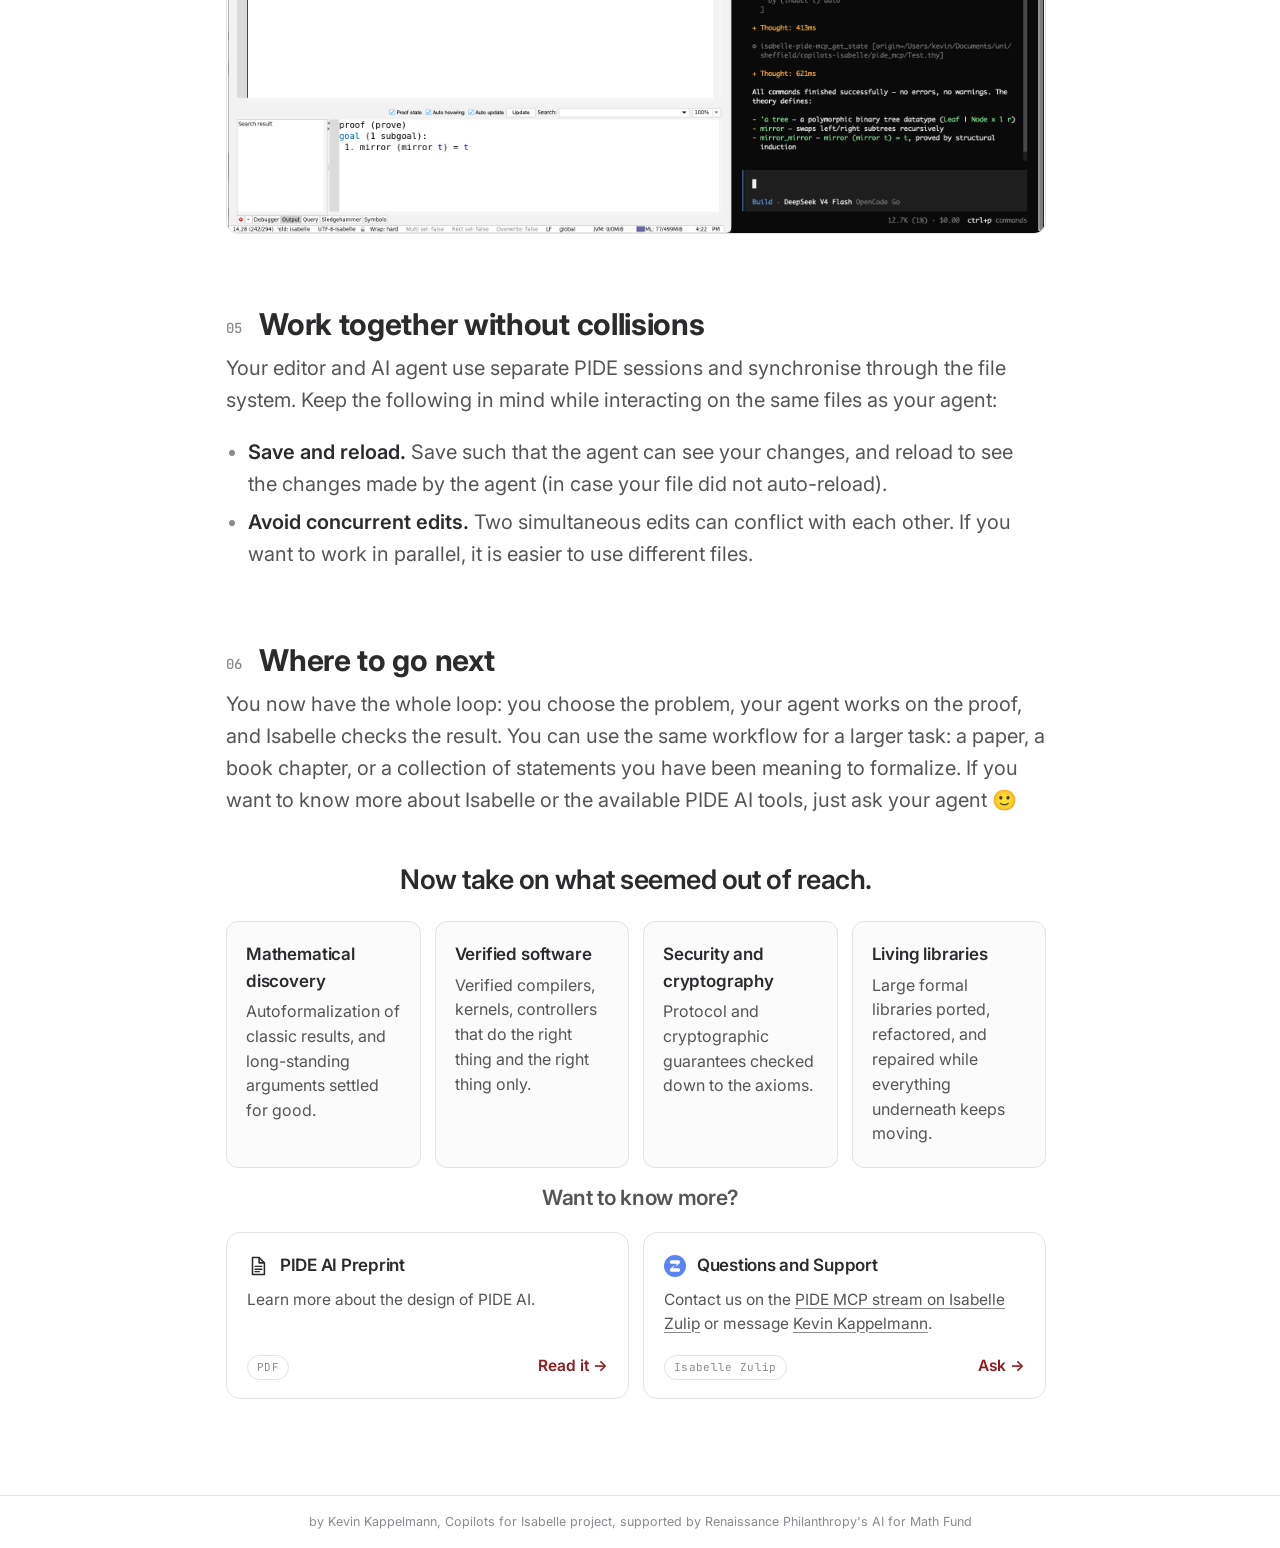
==== commit 2f18a00d: "rename repository to isabelle-pide-ai" ====
--- a/quick-start/index.html
+++ b/quick-start/index.html
@@ -97,11 +97,11 @@
 
         <blockquote class="prompt-wrap">
           <span class="prompt-tag">Prompt for your agent</span>
-          <code class="prompt">Follow the README at https://github.com/kappelmann/isabelle-pide-mcp to set up Isabelle's latest release and PIDE AI</code>
+          <code class="prompt">Follow the README at https://github.com/kappelmann/isabelle-pide-ai to set up Isabelle's latest release and PIDE AI</code>
         </blockquote>
 
         <p>
-          The <a href="https://github.com/kappelmann/isabelle-pide-mcp#readme">PIDE AI README</a>
+          The <a href="https://github.com/kappelmann/isabelle-pide-ai#readme">PIDE AI README</a>
           contains instructions for all platforms and several coding agents. To check that your
           setup is working, confirm that PIDE AI's MCP server appears among the connected MCP servers in your
           coding agent and that the Isabelle skills are available:
@@ -137,7 +137,7 @@
 
         <p>
           Your agent can also use PIDE AI from the command line instead of MCP. The
-          <a href="https://github.com/kappelmann/isabelle-pide-mcp#command-based-interaction">README</a>
+          <a href="https://github.com/kappelmann/isabelle-pide-ai#command-based-interaction">README</a>
           shows how.
         </p>
       </section>
